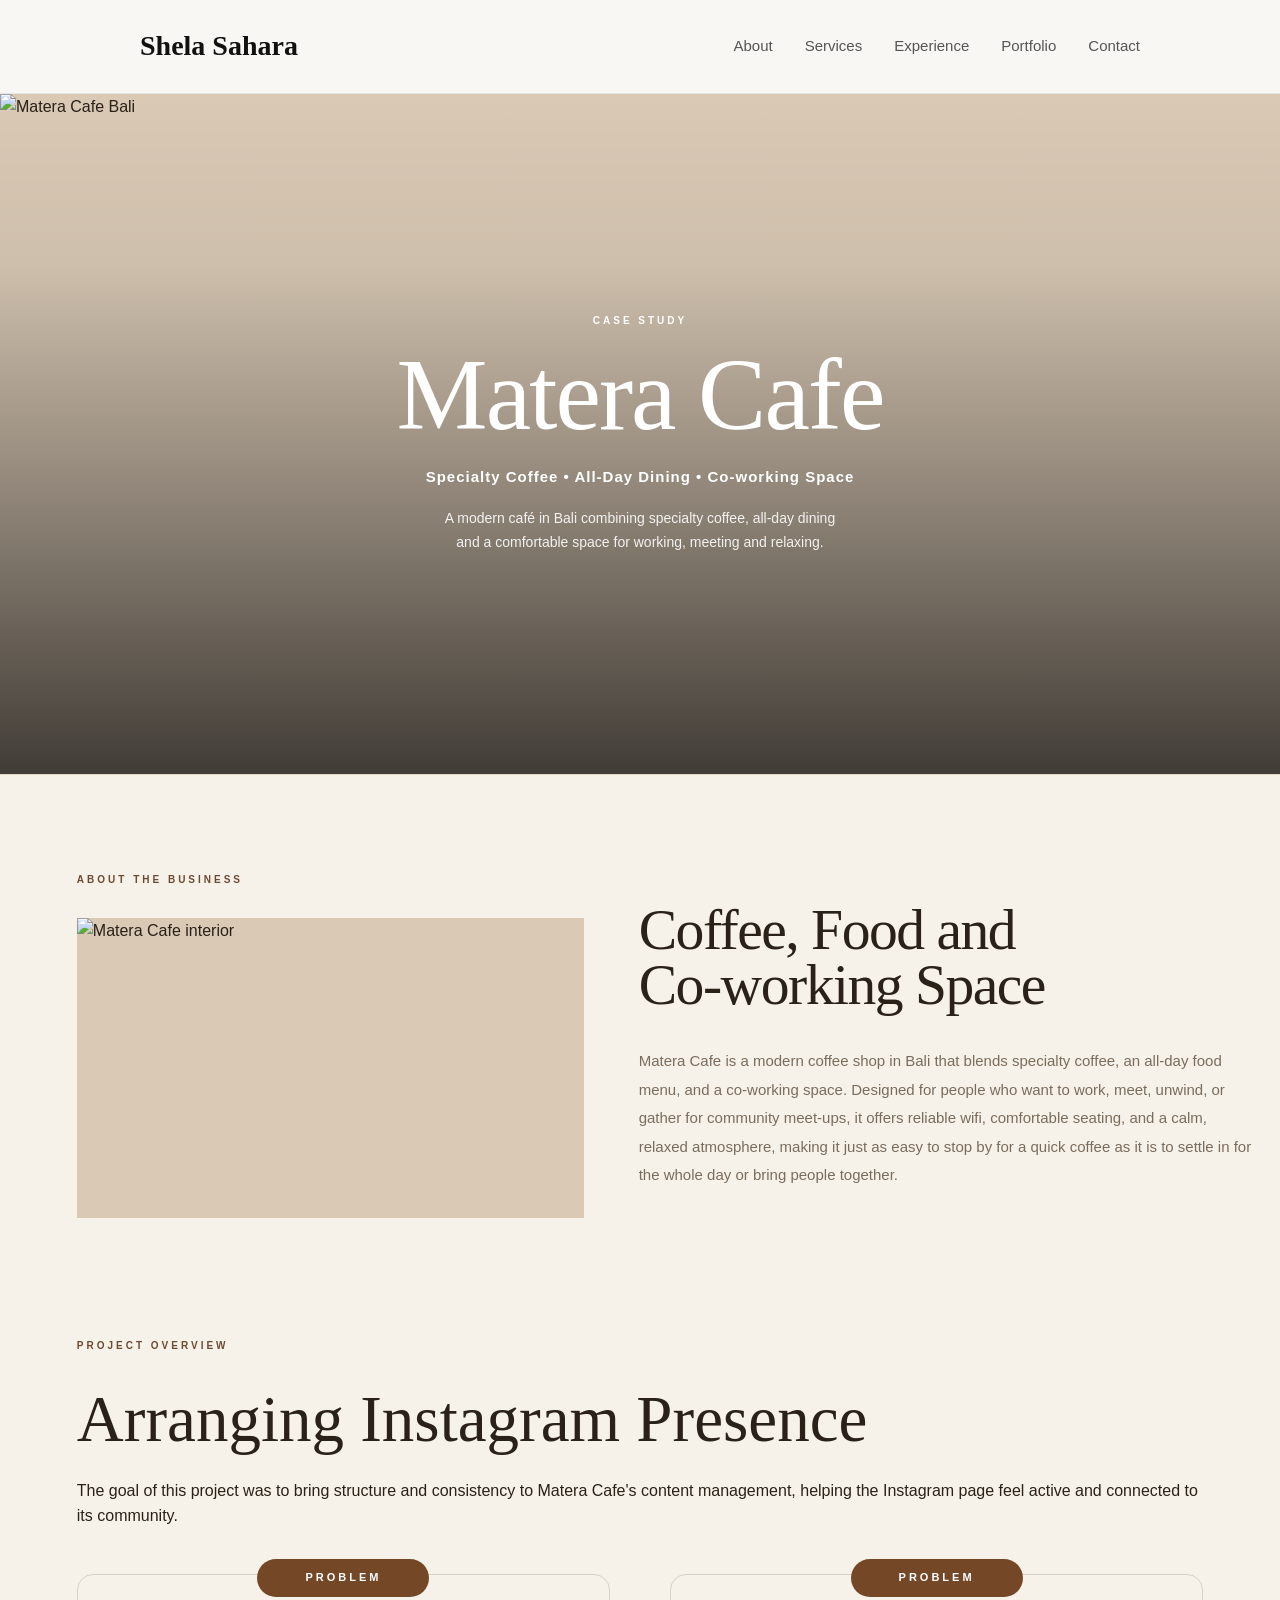
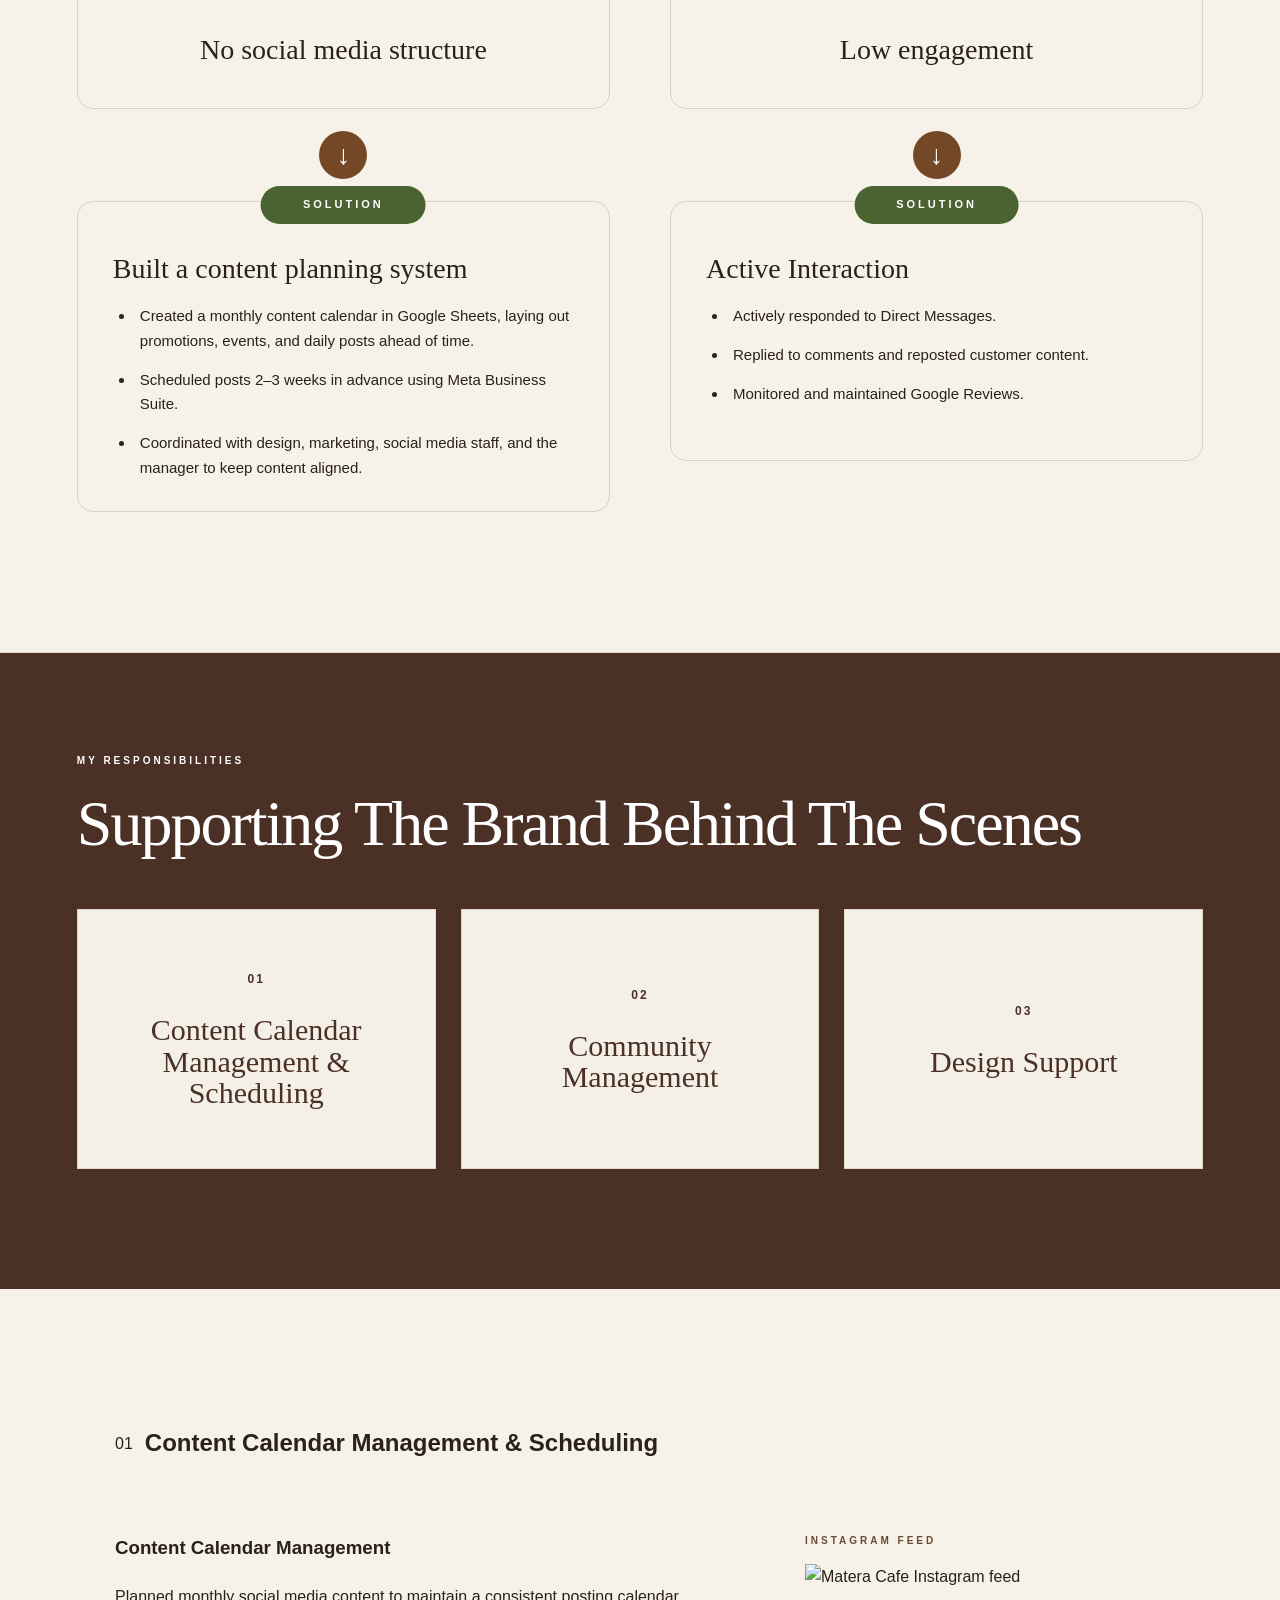
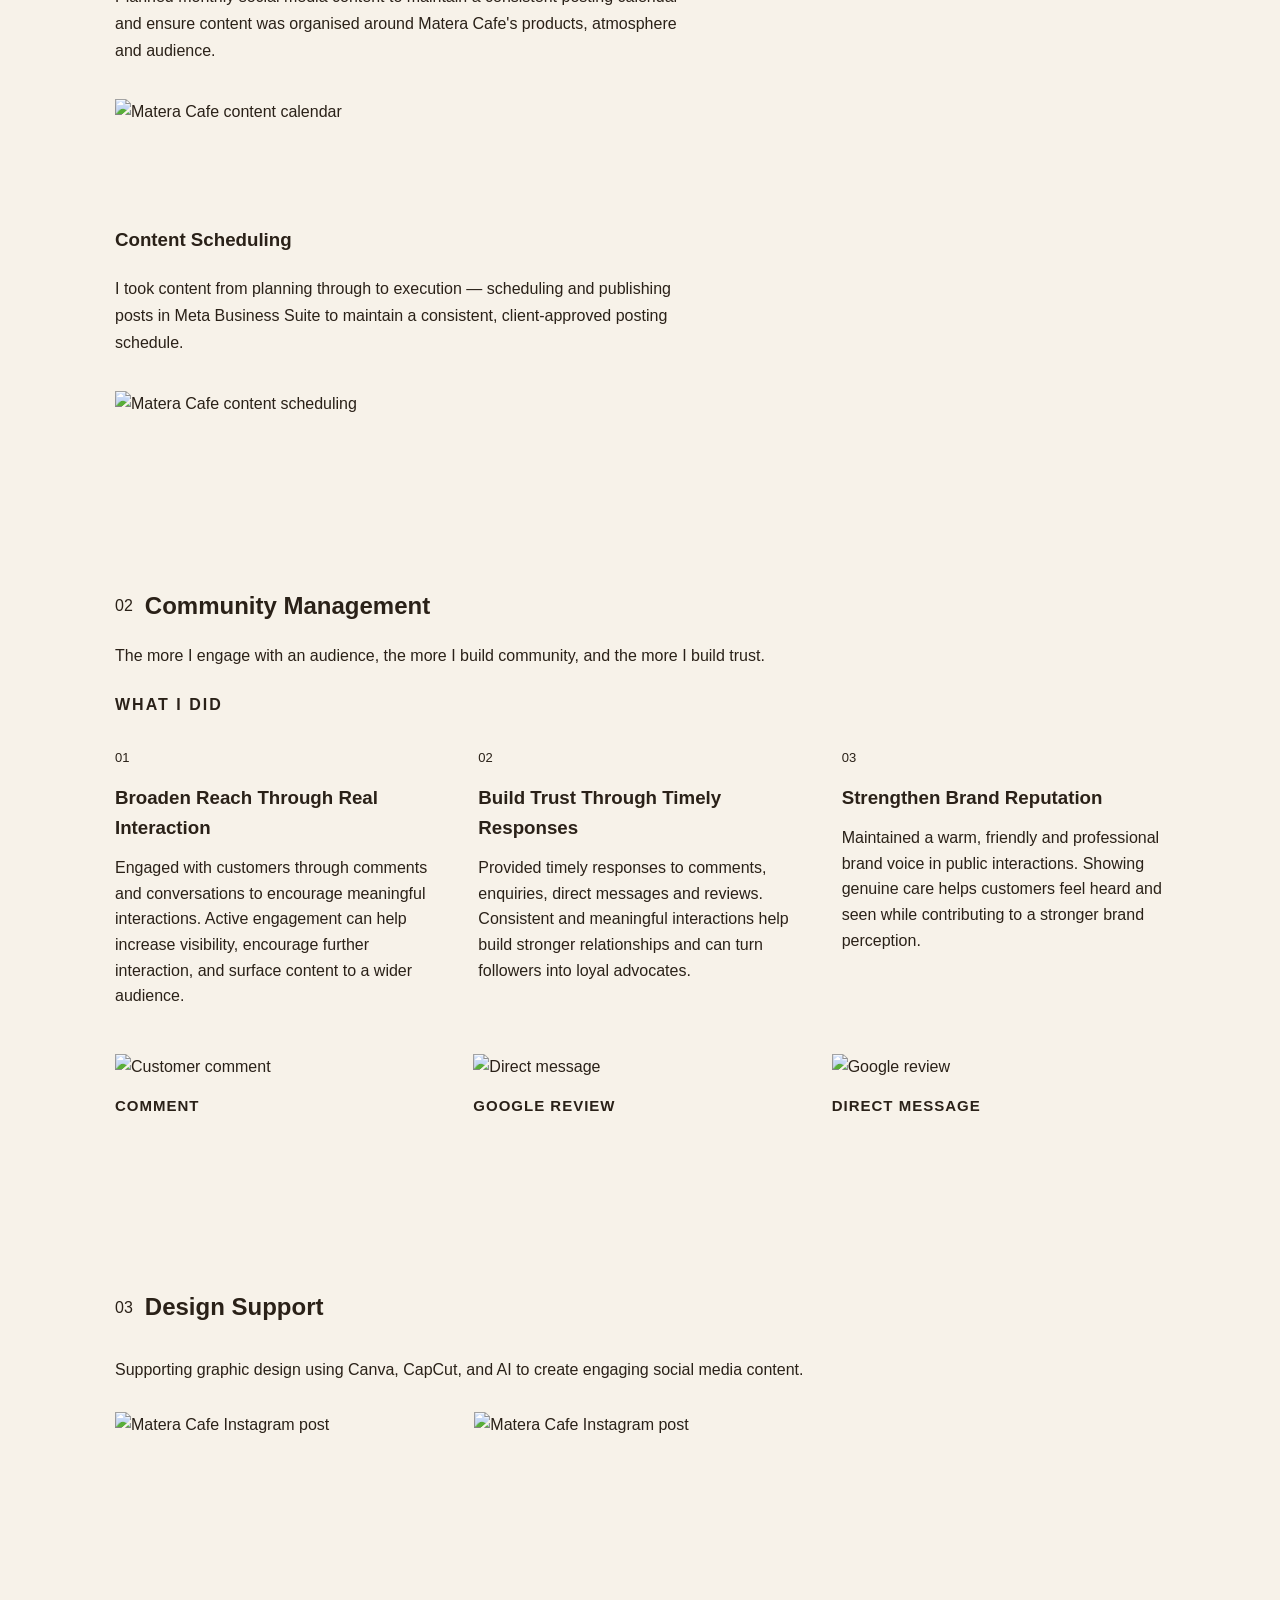
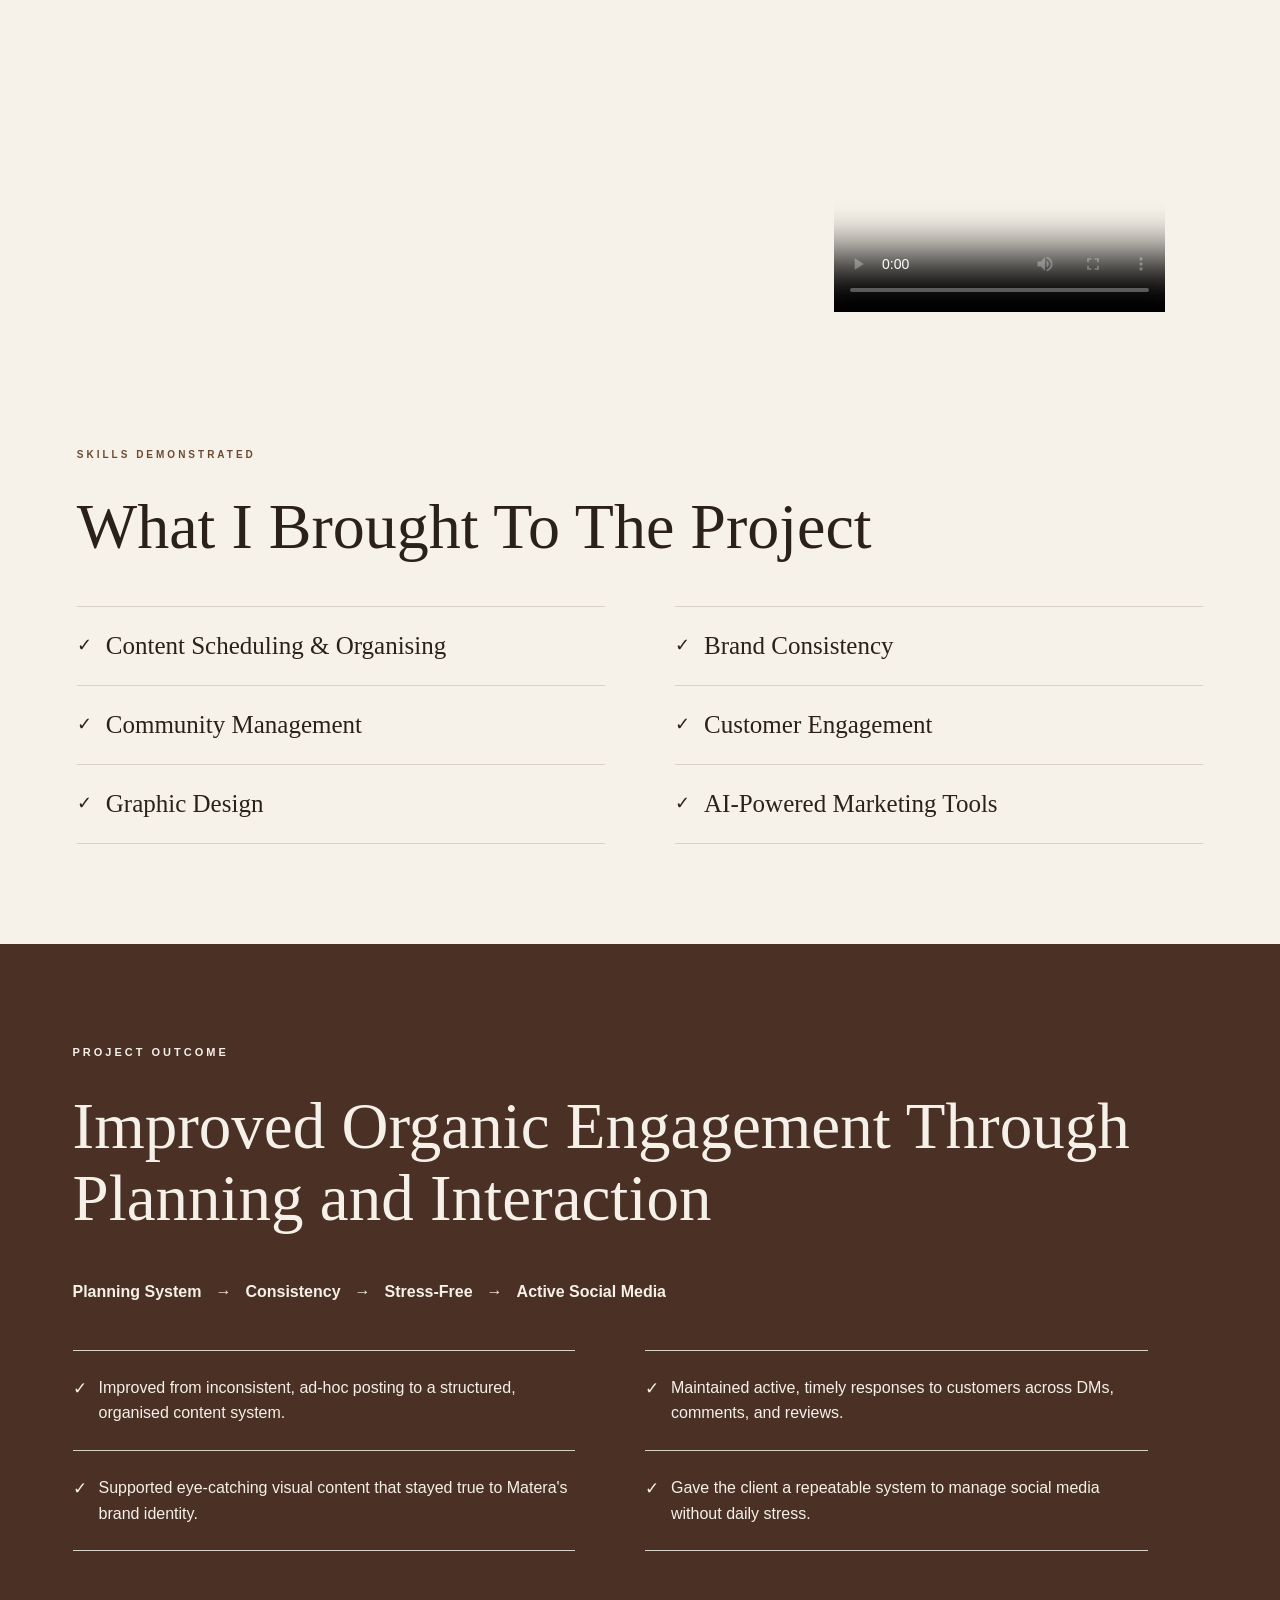
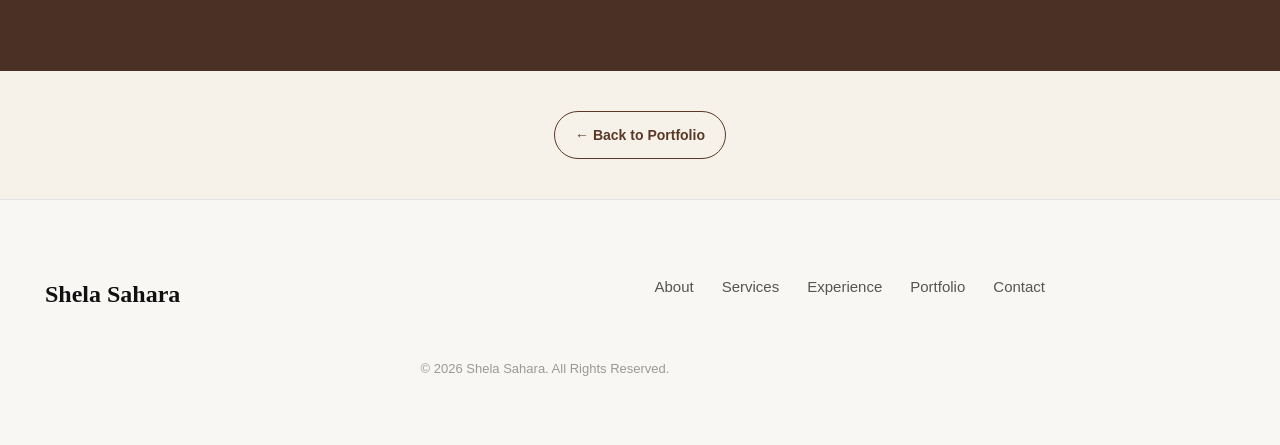
==== matera.html @ a5ca1632 "Add files via upload" ====
<!DOCTYPE html>
<html lang="en">

<head>
    <meta charset="UTF-8">
    <meta name="viewport" content="width=device-width, initial-scale=1.0">

    <title>Matera Cafe | Case Study</title>

    <link rel="stylesheet" href="matera.css">
</head>

<body>

<!-- =========================
     HEADER
========================= -->

<header>

    <div class="container nav">

        <a href="../index.html" class="logo">
            Shela Sahara
        </a>

        <nav>
            <a href="../index.html#about">About</a>
            <a href="../index.html#services">Services</a>
            <a href="../index.html#experience">Experience</a>
            <a href="../index.html#portfolio">Portfolio</a>
            <a href="../index.html#contact">Contact</a>
        </nav>

    </div>

</header>

<!-- =========================
     HERO
========================== -->

<main>

<section class="hero">

    <div class="hero-image">

        <img src="images/hero.png" alt="Matera Cafe Bali">

        <div class="hero-overlay">

            <span class="eyebrow">CASE STUDY</span>

            <h1>Matera Cafe</h1>

            <p class="hero-subtitle">
                Specialty Coffee • All-Day Dining • Co-working Space
            </p>

            <p class="hero-description">
                A modern café in Bali combining specialty coffee, all-day dining<br>
                and a comfortable space for working, meeting and relaxing.
            </p>

        </div>

    </div>

</section>


        <!-- =========================
             ABOUT THE BUSINESS
        ========================== -->

<section class="intro-section">

    <!-- LEFT: LABEL + PHOTO -->
    <div class="about-left">

        <div class="intro-label">
            <span>ABOUT THE BUSINESS</span>
        </div>

        <div class="about-image">
            <img src="images/area.jpg" alt="Matera Cafe interior">
        </div>

    </div>


    <!-- RIGHT: TITLE + DESCRIPTION -->
    <div class="intro-text">

        <h2>
            Coffee, Food and<br>
            Co-working Space
        </h2>

        <p>
    Matera Cafe is a modern coffee shop in Bali that blends specialty coffee, an all-day food menu, and a co-working space. Designed for people who want to work, meet, unwind, or gather for community meet-ups, it offers reliable wifi, comfortable seating, and a calm, relaxed atmosphere, making it just as easy to stop by for a quick coffee as it is to settle in for the whole day or bring people together.
</p>

    </div>

</section>

<!--=========================
     PROJECT OVERVIEW
========================== -->

<section class="overview-section">

    <div class="overview-header">

        <span class="section-label">
            PROJECT OVERVIEW
        </span>

        <h2>
            Arranging Instagram Presence
        </h2>

        <p>
            The goal of this project was to bring structure and consistency
            to Matera Cafe's content management, helping the Instagram page
            feel active and connected to its community.
        </p>

    </div>


    <div class="overview-columns">


        <!-- =========================
             PROBLEM 01
        ========================== -->

        <div class="overview-column">

            <div class="problem-block">

                <span class="overview-label">
                    PROBLEM
                </span>

                <h3>
                    No social media structure
                </h3>

            </div>


            <div class="arrow">
                ↓
            </div>


            <div class="solution-block">

                <span class="overview-label">
                    SOLUTION
                </span>

                <h3>
                    Built a content planning system
                </h3>

                <ul>

                    <li>
                        Created a monthly content calendar in Google Sheets,
                        laying out promotions, events, and daily posts ahead
                        of time.
                    </li>

                    <li>
                        Scheduled posts 2–3 weeks in advance using Meta
                        Business Suite.
                    </li>

                    <li>
                        Coordinated with design, marketing, social media
                        staff, and the manager to keep content aligned.
                    </li>

                </ul>

            </div>

        </div>


        <!-- =========================
             PROBLEM 02
        ========================== -->

        <div class="overview-column">

            <div class="problem-block">

                <span class="overview-label">
                    PROBLEM
                </span>

                <h3>
                    Low engagement
                </h3>

            </div>


            <div class="arrow">
                ↓
            </div>


            <div class="solution-block">

                <span class="overview-label">
                    SOLUTION
                </span>

                <h3>
                    Active Interaction
                </h3>

                <ul>

                    <li>
                        Actively responded to Direct Messages.
                    </li>

                    <li>
                        Replied to comments and reposted customer content.
                    </li>

                    <li>
                        Monitored and maintained Google Reviews.
                    </li>

                </ul>

            </div>

        </div>

    </div>

</section>

<section class="responsibilities-section">

    <div class="responsibilities-header">

        <div class="section-label">


            
            MY RESPONSIBILITIES
        </div>

        <h2>
            Supporting The Brand Behind The Scenes
        </h2>

    </div>


    <div class="responsibilities-grid">

        <div class="responsibility-card">

            <span class="responsibility-number">
                01
            </span>

            <h3>
                Content Calendar Management & Scheduling
            </h3>

        </div>


        <div class="responsibility-card">

            <span class="responsibility-number">
                02
            </span>

            <h3>
                Community Management
            </h3>

        </div>


        <div class="responsibility-card">

            <span class="responsibility-number">
                03
            </span>

            <h3>
                Design Support
            </h3>

        </div>

    </div>

</section>

<!-- =========================
     01 CONTENT CALENDAR
========================= -->

<section class="work-section">

    <!-- MAIN TITLE -->
    <div class="work-title">
        <span class="number">01</span>
        <h2>Content Calendar Management & Scheduling</h2>
    </div>


    <div class="calendar-layout">

        <!-- LEFT SIDE -->
        <div class="calendar-content">


            <!-- CONTENT CALENDAR MANAGEMENT -->
            <div class="work-block">

                <h3>Content Calendar Management</h3>

                <p>
                    Planned monthly social media content to maintain a
                    consistent posting calendar and ensure content was
                    organised around Matera Cafe's products, atmosphere
                    and audience.
                </p>

                <div class="landscape-image">
                    <img
                        src="images/calendar.png"
                        alt="Matera Cafe content calendar"
                    >
                </div>

            </div>


            <!-- CONTENT SCHEDULING -->
            <div class="work-block">

                <h3>Content Scheduling</h3>

                <p>
                    I took content from planning through to execution —
                    scheduling and publishing posts in Meta Business Suite
                    to maintain a consistent, client-approved posting schedule.
                </p>

                <div class="landscape-image">
                    <img
                        src="images/scheduling.jpg"
                        alt="Matera Cafe content scheduling"
                    >
                </div>

            </div>

        </div>


        <!-- RIGHT SIDE: INSTAGRAM FEED -->
        <div class="instagram-feed">

            <span class="visual-label">
                INSTAGRAM FEED
            </span>

            <div class="phone-frame">

                <img
                    src="images/feed.jpg"
                    alt="Matera Cafe Instagram feed"
                >

            </div>

        </div>

    </div>

</section>

<!-- =========================
     02 COMMUNITY MANAGEMENT
========================= -->

<section class="work-section community-section">

    <div class="work-title">
        <span class="number">02</span>
        <h2>Community Management</h2>
    </div>


    <div class="community-content">

        <!-- INTRO -->
        <p class="community-intro">
            The more I engage with an audience, the more I build
            community, and the more I build trust.
        </p>


        <!-- WHAT I DID -->
        <h3 class="what-i-did-title">WHAT I DID</h3>


        <div class="community-description">

            <div class="description-item">
                <span>01</span>

                <div>
                    <h3>Broaden Reach Through Real Interaction</h3>

                    <p>
                        Engaged with customers through comments and
                        conversations to encourage meaningful interactions.
                        Active engagement can help increase visibility,
                        encourage further interaction, and surface content
                        to a wider audience.
                    </p>
                </div>
            </div>


            <div class="description-item">
                <span>02</span>

                <div>  <h3>Build Trust Through Timely Responses</h3>

                    <p>
                        Provided timely responses to comments, enquiries,
                        direct messages and reviews. Consistent and meaningful
                        interactions help build stronger relationships and
                        can turn followers into loyal advocates.
                    </p>
                </div>
            </div>


            <div class="description-item">
                <span>03</span>

                <div>
                   <h3>Strengthen Brand Reputation</h3>

                    <p>
                        Maintained a warm, friendly and professional brand
                        voice in public interactions. Showing genuine care
                        helps customers feel heard and seen while contributing
                        to a stronger brand perception.
                    </p>
                </div>
            </div>

        </div>


        <!-- VISUAL EXAMPLES -->
        <div class="community-visuals">

            <div class="visual-item">
                <img src="images/community-1.jpg"
                     alt="Customer comment">

                <h3>Comment</h3>
            </div>


            <div class="visual-item">
                <img src="images/community-2.jpg"
                     alt="Direct message">

                <h3>Google Review</h3>
            </div>


            <div class="visual-item">
                <img src="images/community-3.jpg"
                     alt="Google review">

                <h3>Direct Message</h3>
            </div>

        </div>

    </div>

</section>

<!-- =========================
     03 DESIGN SUPPORT
========================= -->

<section class="work-section design-support-section">

    <!-- TITLE -->
    <div class="work-title">
        <span class="number">03</span>
        <h2>Design Support</h2>
    </div>

     <p class="design-support-intro">
    Supporting graphic design using Canva, CapCut, and AI to create
    engaging social media content.
</p>

    <!-- THREE DESIGNS -->
    <div class="design-grid">


        <!-- DESIGN 01 -->
        <div class="design-item">

            <div class="design-image">
                <img
                    src="images/design-1.png"
                    alt="Matera Cafe Instagram post"
                >
            </div>

        </div>


        <!-- DESIGN 02 -->
        <div class="design-item">

            <div class="design-image">
                <img
                    src="images/design-2.png"
                    alt="Matera Cafe Instagram post"
                >
            </div>

        </div>


      <!-- REEL -->
<div class="design-item">

    <div class="design-image">
        <video controls poster="videos/matera-reel-cover.jpg">
            <source
                src="videos/matera-reel.mp4"
                type="video/mp4"
            >
        </video>
    </div>

</div>

</section>

<!-- =========================
     04 skills demonstrated
========================= -->
<section class="skills-section">

    <p class="section-label">SKILLS DEMONSTRATED</p>

    <h2 class="skills-title">What I Brought To The Project</h2>

    <div class="skills-grid">

        <div class="skill-item">
            <span class="check">✓</span>
            <span>Content Scheduling & Organising</span>
        </div>

        <div class="skill-item">
            <span class="check">✓</span>
            <span>Brand Consistency</span>
        </div>

        <div class="skill-item">
            <span class="check">✓</span>
            <span>Community Management</span>
        </div>

        <div class="skill-item">
            <span class="check">✓</span>
            <span>Customer Engagement</span>
        </div>

        <div class="skill-item">
            <span class="check">✓</span>
            <span>Graphic Design</span>
        </div>

        <div class="skill-item">
            <span class="check">✓</span>
            <span>AI-Powered Marketing Tools</span>
        </div>

    </div>

</section>

<!-- =========================
     05 PROJECT OUTCOME
========================= -->

<section class="outcome-section">

    <p class="outcome-label">PROJECT OUTCOME</p>

    <h2 class="outcome-title">
        Improved Organic Engagement Through Planning and Interaction
    </h2>

    <div class="outcome-flow">
        <span>Planning System</span>
        <span>→</span>
        <span>Consistency</span>
        <span>→</span>
        <span>Stress-Free</span>
        <span>→</span>
        <span>Active Social Media</span>
    </div>

    <div class="outcome-list">

        <div class="outcome-item">
            <span class="outcome-check">✓</span>
            <p>Improved from inconsistent, ad-hoc posting to a structured, organised content system.</p>
        </div>

        <div class="outcome-item">
            <span class="outcome-check">✓</span>
            <p>Maintained active, timely responses to customers across DMs, comments, and reviews.</p>
        </div>

        <div class="outcome-item">
            <span class="outcome-check">✓</span>
            <p>Supported eye-catching visual content that stayed true to Matera's brand identity.</p>
        </div>

        <div class="outcome-item">
            <span class="outcome-check">✓</span>
            <p>Gave the client a repeatable system to manage social media without daily stress.</p>
        </div>

    </div>

</section>

<!-- ================= BACK TO PORTFOLIO ================= -->
<div class="back-to-portfolio">
     <a href="../index.html" class="back-link">
                ← Back to Portfolio
            </a>
</div>
<!-- ================= FOOTER ================= -->

<footer>

    <div class="container footer">

        <div class="footer-logo">
            Shela Sahara
        </div>

        <div class="footer-links">
            <a href="../index.html#about">About</a>
            <a href="../index.html#services">Services</a>
            <a href="../index.html#experience">Experience</a>
            <a href="../index.html#portfolio">Portfolio</a>
            <a href="../index.html#contact">Contact</a>
        </div>

        <div class="copyright">
            © 2026 Shela Sahara. All Rights Reserved.
        </div>

    </div>

</footer>

<script src="script.js"></script>

</body>
</html>
---- matera.css ----
/* =========================================================
   MATERA CAFE — CASE STUDY
   Warm Editorial / Premium Café Style
   ========================================================= */


/* =========================================================
   01. VARIABLES
   ========================================================= */

:root {
    --cream: #f7f2e9;
    --warm-white: #fdfbf6;
    --dark: #2a2118;
    --brown: #6b4a34;
    --light-brown: #d9c9b5;
    --line: #e2d8c8;
    --muted: #7a6c5d;
}

/* =========================================================
   02. RESET
   ========================================================= */

* {
    margin: 0;
    padding: 0;
    box-sizing: border-box;
}

html {
    scroll-behavior: smooth;
}

body {
    background: var(--cream);
    color: var(--dark);
    font-family: "Inter", Arial, sans-serif;
    line-height: 1.6;
    overflow-x: hidden;
}

img {
    display: block;
    width: 100%;
}

a {
    color: inherit;
    text-decoration: none;
}

button {
    font-family: inherit;
}

/* =========================
   HEADER
========================= */

header {
    width: 100%;
    background: #f8f7f4;
    border-bottom: 1px solid #e5e5e5;
}

header .container {
    max-width: 1000px;
    margin: 0 auto;
    padding: 24px 0;

    display: flex;
    align-items: center;
    justify-content: space-between;
}

header .logo {
    font-family: Georgia, serif;
    font-size: 28px;
    font-weight: 600;
    color: #111;
    text-decoration: none;
}

header nav {
    display: flex;
    align-items: center;
    gap: 32px;
}

header nav a {
    font-family: Arial, sans-serif;
    font-size: 15px;
    color: #555;
    text-decoration: none;
}

header nav a:hover {
    color: #111;
}


/* =========================================================
   04. GENERAL
   ========================================================= */

main {
    width: 100%;
}

section {
    max-width: 1400px;
    margin: 0 auto;
    padding-left: 6%;
    padding-right: 6%;
}

.section-label,
.eyebrow,
.visual-label {
    display: block;

    font-size: 10px;
    font-weight: 600;
    letter-spacing: 3px;
    text-transform: uppercase;

    color: var(--brown);
}

/* =========================================================
   05. HERO
   ========================================================= */

.hero {
    padding: 0;
}


/* HERO IMAGE */

.hero-image {
    position: relative;

    width: 100vw;
    height: 680px;

    margin-left: calc(50% - 50vw);

    overflow: hidden;

    background: var(--light-brown);
}

.hero-image > img {
    position: absolute;

    top: 0;
    left: 0;

    width: 100%;
    height: 100%;

    object-fit: cover;
}


/* DARK GRADIENT */

.hero-image::after {
    content: "";

    position: absolute;

    top: 0;
    left: 0;
    right: 0;
    bottom: 0;

    background: linear-gradient(
        to top,
        rgba(0, 0, 0, 0.70) 0%,
        rgba(0, 0, 0, 0.30) 45%,
        rgba(0, 0, 0, 0.05) 75%,
        rgba(0, 0, 0, 0) 100%
    );

    z-index: 1;
}

/* =========================================================
   HERO TEXT
   ========================================================= */

.hero-overlay {
    position: absolute;

    top: 50%;
    left: 50%;

    transform: translate(-50%, -50%);

    width: 90%;
    max-width: 900px;

    z-index: 2;

    color: #ffffff;

    text-align: center;
}


/* CASE STUDY */

.hero-overlay .eyebrow {
    display: block;

    margin-bottom: 20px;

    color: #ffffff;

    font-size: 10px;
    font-weight: 600;

    letter-spacing: 3px;
    text-transform: uppercase;

    text-align: center;
}


/* MATERA CAFE */

.hero-overlay h1 {
    margin: 0 0 24px 0;

    font-family: "Cormorant Garamond", Georgia, serif;

    color: #ffffff;

    font-size: clamp(65px, 8vw, 110px);

    font-weight: 500;

    line-height: 0.9;

    letter-spacing: -2px;

    text-align: center;
}


/* SPECIALTY COFFEE */

.hero-overlay .hero-subtitle {
    display: block;

    width: 100%;
    max-width: 800px;

    margin: 0 auto 18px auto;

    color: #ffffff;

    font-family: "Inter", Arial, sans-serif;

    font-size: 15px;

    font-weight: 600;

    line-height: 1.6;

    letter-spacing: 1px;

    text-align: center;
}


/* DESCRIPTION */

.hero-overlay .hero-description {
    display: block;

    width: 100%;
    max-width: 800px;

    margin: 0 auto;

    color: rgba(255, 255, 255, 0.9);

    font-family: "Inter", Arial, sans-serif;

    font-size: 14px;

    font-weight: 400;

    line-height: 1.7;

    text-align: center;
}

/* =========================================================
   MOBILE HERO
   ========================================================= */

@media (max-width: 650px) {

    .hero {
        padding-top: 25px;
        padding-bottom: 75px;
    }

    .hero-image {
        height: 600px;
    }

    .hero-overlay {
        width: 88%;

        top: 50%;
        left: 50%;

        transform: translate(-50%, -50%);
    }

    .hero-overlay .eyebrow {
        font-size: 9px;
        letter-spacing: 2.5px;

        margin-bottom: 15px;
    }

    .hero-overlay h1 {
        font-size: 58px;

        letter-spacing: -2px;

        margin-bottom: 20px;
    }

    .hero-overlay .hero-subtitle {
        font-size: 12px;

        line-height: 1.5;

        letter-spacing: 0.7px;

        margin-bottom: 15px;
    }

    .hero-overlay .hero-description {
        max-width: 100%;

        font-size: 13px;

        line-height: 1.7;
    }
}

/* =========================================================
   ABOUT THE BUSINESS
   ========================================================= */

.intro-section {
    padding-top: 90px;
    padding-bottom: 120px;

    border-top: 1px solid var(--line);

    display: grid;

    grid-template-columns: 45% 55%;

    gap: 55px;

    align-items: start;
}


/* =========================================================
   LEFT — LABEL + PHOTO
   ========================================================= */

.about-left {
    width: 100%;
}

.intro-label {
    margin-bottom: 28px;
}

.intro-label span {
    font-size: 10px;
    font-weight: 600;

    letter-spacing: 3px;

    text-transform: uppercase;

    color: var(--brown);
}


/* =========================================================
   CAFE PHOTO
   ========================================================= */

.about-image {
    width: 100%;

    margin: 0;

    overflow: hidden;

    background: var(--light-brown);
}

.about-image img {
    display: block;

    width: 100%;

    height: 300px;

    object-fit: cover;
}


/* =========================================================
   RIGHT — TITLE + DESCRIPTION
   ========================================================= */

.intro-text {
    width: 100%;
    max-width: 800px;

    /* Align title with the top of the photo */
    padding-top: 38px;
}

.intro-text h2 {
    max-width: 800px;

    margin: 0 0 35px 0;

    font-family: "Cormorant Garamond", Georgia, serif;

    font-size: clamp(45px, 4.5vw, 68px);

    font-weight: 500;

    line-height: 0.95;

    letter-spacing: -1.5px;

    color: var(--dark);

    text-align: left;
}

.intro-text p {
    max-width: 700px;

    margin: 0;

    font-size: 15px;

    line-height: 1.9;

    color: var(--muted);
}


/* =========================================================
   TABLET
   ========================================================= */

@media (max-width: 1000px) {

    .intro-section {
        grid-template-columns: 40% 60%;
        gap: 35px;
    }

    .about-image img {
        height: 380px;
    }

    .intro-text h2 {
        font-size: 52px;
    }
}


/* =========================================================
   MOBILE
   ========================================================= */

@media (max-width: 650px) {

    .intro-section {
        padding-top: 70px;
        padding-bottom: 75px;

        grid-template-columns: 1fr;

        gap: 35px;
    }

    .intro-label {
        padding-top: 0;
    }

    .about-image {
        margin-top: 25px;
    }

    .about-image img {
        height: 350px;
    }

    .intro-text h2 {
        font-size: 48px;

        margin-bottom: 25px;
    }

    .intro-text p {
        font-size: 14px;

        line-height: 1.8;
    }
}

/* =========================
   PROJECT OVERVIEW
   PROBLEM + SOLUTION ONLY
========================= */

/* Two equal columns */
.overview-columns {
    display: grid;
    grid-template-columns: repeat(2, minmax(0, 1fr));
    gap: 60px;
    margin-top: 45px;
}


/* Each Problem → Solution flow */
.overview-column {
    display: flex;
    flex-direction: column;
    position: relative;
}


/* =========================
   PROBLEM
========================= */

.problem-block {
    border: 1px solid #d8d1c7;
    border-radius: 16px;
    padding: 28px 35px 30px;
    min-height: 135px;
    display: flex;
    flex-direction: column;
    justify-content: center;
    position: relative;
}


/* Label */
.problem-block .overview-label {
    position: absolute;
    top: -16px;
    left: 50%;
    transform: translateX(-50%);

    background: #744827;
    color: #ffffff;

    padding: 10px 48px;
    border-radius: 30px;

    font-size: 11px;
    font-weight: 700;
    letter-spacing: 3px;

    white-space: nowrap;
}


/* Problem title */
.problem-block h3 {
    font-family: Georgia, serif;
    font-size: 28px;
    font-weight: 400;
    line-height: 1.25;

    margin: 18px 0 0;
    text-align: center;
}


/* =========================
   ARROW
========================= */

.arrow {
    width: 48px;
    height: 48px;

    display: flex;
    align-items: center;
    justify-content: center;

    margin: 22px auto;

    background: #744827;
    color: #ffffff;

    border-radius: 50%;

    font-size: 27px;
    line-height: 1;
}


/* =========================
   SOLUTION
========================= */

.solution-block {
    border: 1px solid #d8d1c7;
    border-radius: 16px;

    padding: 34px 35px 30px;

    min-height: 260px;
    position: relative;
}


/* Solution label */
.solution-block .overview-label {
    position: absolute;
    top: -16px;
    left: 50%;
    transform: translateX(-50%);

    background: #4b6330;
    color: #ffffff;

    padding: 10px 42px;
    border-radius: 30px;

    font-size: 11px;
    font-weight: 700;
    letter-spacing: 3px;

    white-space: nowrap;
}


/* Solution title */
.solution-block h3 {
    font-family: Georgia, serif;
    font-size: 28px;
    font-weight: 400;
    line-height: 1.25;

    margin: 15px 0 18px;
}


/* =========================
   BULLET LIST
========================= */

.solution-block ul {
    margin: 0;
    padding-left: 22px;

    display: flex;
    flex-direction: column;
    gap: 14px;
}


.solution-block li {
    padding-left: 5px;

    font-size: 15px;
    line-height: 1.65;
}


/* =========================
   MOBILE
========================= */

@media (max-width: 768px) {

    .overview-columns {
        grid-template-columns: 1fr;
        gap: 55px;
    }

    .problem-block,
    .solution-block {
        min-height: auto;
    }

}

/* =========================
   FIX OVERVIEW TITLE
========================= */

.overview-header h2 {
    font-family: Georgia, "Times New Roman", serif !important;
    font-size: 65px !important;
    font-weight: 400 !important;
    line-height: 1.1 !important;
    margin: 0 0 22px 0 !important;
}


/* =========================
   ADD SPACE BELOW INFOGRAPHIC
========================= */

.overview-section {
    padding-bottom: 120px !important;
}


/* KEEP SOLUTION CARDS FULLY VISIBLE */

.overview-columns {
    padding-bottom: 20px;
}

/* =========================================================
   08. MY RESPONSIBILITIES
   ========================================================= */

.responsibilities-section {
    padding-top: 100px;
    padding-bottom: 120px;

    border-top: 1px solid var(--line);

    background-color: #4A3025;

    width: 100vw;
    max-width: none;

    margin-left: calc(50% - 50vw);
    margin-right: calc(50% - 50vw);
}

.responsibilities-header {
    margin-bottom: 55px;
}

.responsibilities-header .section-label {
    margin-bottom: 25px;

    color: #ffffff;
}

.responsibilities-header h2 {
    margin: 0;

    font-family: "Cormorant Garamond", Georgia, serif;

    font-size: clamp(45px, 5vw, 70px);

    font-weight: 500;

    line-height: 0.95;

    letter-spacing: -2px;

    color: #ffffff;
}

.responsibilities-grid {
    display: grid;

    grid-template-columns: repeat(3, 1fr);

    gap: 25px;
}

.responsibility-card {
    min-height: 260px;

    padding: 35px;

    background-color: #F4EFE7;

    border: 1px solid var(--line);

    display: flex;

    flex-direction: column;

    justify-content: center;

    align-items: center;

    text-align: center;

    gap: 25px;
}

.responsibility-number {
    font-size: 12px;

    font-weight: 600;

    letter-spacing: 2px;

    color: #4A3025;

    margin: 0;
}

.responsibility-card h3 {
    margin: 0;

    max-width: 80%;

    font-family: "Cormorant Garamond", Georgia, serif;

    font-size: 30px;

    font-weight: 500;

    line-height: 1.05;

    color: #4A3025;

    text-align: center;
}

/* =========================================================
   09. CASE STUDY SECTIONS
   ========================================================= */

.case-section {
    padding-top: 110px;
    padding-bottom: 120px;

    border-top: 1px solid var(--line);
}

.case-heading {
    margin-bottom: 65px;
}

.case-number {
    display: block;

    font-family: "Cormorant Garamond", Georgia, serif;
    font-size: 24px;
    color: var(--brown);

    margin-bottom: 15px;
}

.case-heading h2 {
    max-width: 850px;

    font-family: "Cormorant Garamond", Georgia, serif;
    font-size: clamp(48px, 6vw, 85px);
    font-weight: 500;
    line-height: 0.92;
}

.case-heading p {
    max-width: 600px;

    margin-top: 25px;

    font-size: 14px;
    line-height: 1.8;
    color: var(--muted);
}

/* =========================
   CONTENT CALENDAR SECTION
========================= */

.work-section {
    max-width: 1280px !important;
    width: calc(100% - 160px) !important;
    margin: 100px auto !important;
    padding: 35px !important;
}


/* =========================
   SECTION HEADING
========================= */

.work-title {
    display: flex !important;
    align-items: center !important;
    gap: 12px !important;

    width: 100% !important;
    margin: 0 0 70px 0 !important;
}

.work-title .number {
    flex: 0 0 auto;
}

.work-title h2 {
    margin: 0 !important;
    white-space: nowrap !important;
}


/* =========================
   TWO COLUMN LAYOUT
========================= */

.calendar-layout {
    display: grid !important;

    grid-template-columns:
        minmax(0, 820px)
        360px !important;

    gap: 100px !important;

    width: 100% !important;

    align-items: start !important;
}


/* =========================
   LEFT CONTENT
========================= */

.calendar-content {
    width: 100% !important;
    min-width: 0 !important;
}

.work-block {
    width: 100% !important;
    margin: 0 !important;
}

.work-block + .work-block {
    margin-top: 100px !important;
}


/* CONTENT TITLE */

.work-block h3 {
    margin: 0 0 20px 0 !important;
}


/* DESCRIPTION */

.work-block p {
    max-width: 700px !important;
    margin: 0 0 35px 0 !important;

    line-height: 1.7 !important;
}


/* =========================
   CALENDAR IMAGES
========================= */

.landscape-image {
    width: 100% !important;
    margin: 0 !important;
}

.landscape-image img {
    display: block !important;

    width: 100% !important;
    height: auto !important;

    object-fit: contain !important;
}


/* =========================
   INSTAGRAM SIDE
========================= */

.instagram-feed {
    width: 360px !important;

    margin: 0 !important;
    padding: 0 !important;

    justify-self: end !important;
}

.visual-label {
    display: block !important;

    margin: 0 0 15px 0 !important;
}


/* INSTAGRAM IMAGE */

.phone-frame {
    width: 100% !important;

    max-width: none !important;

    margin: 0 !important;
}

.phone-frame img {
    display: block !important;

    width: 100% !important;
    height: auto !important;
}

/* =========================
   02. COMMUNITY MANAGEMENT
========================= */

.community-section {
    width: 100%;
    max-width: 1000px;
    margin: 30px auto;
}


/* MAIN TITLE */
.community-section .work-title {
    margin-bottom: 10px;
}

/* INTRODUCTION */

.community-intro {
    max-width: 800px;
    margin: 0 0 35px 0;
    line-height: 0.10;
}


/* WHAT I DID */

.what-i-did-title {
    margin: 0 0 30px 0;
    font-size: 16px;
    font-weight: 700;
    letter-spacing: 2px;
}


/* THREE DESCRIPTIONS */

.community-description {
    display: grid;
    grid-template-columns: repeat(3, 1fr);
    gap: 40px;
    margin-bottom: 45px;
}


.description-item span {
    display: block;
    font-size: 13px;
    margin-bottom: 15px;
}


.description-item h3 {
    margin: 0 0 12px 0;
}


.description-item p {
    margin: 0;
    line-height: 1.6;
}


/* THREE VISUAL EXAMPLES */

.community-visuals {
    display: grid;
    grid-template-columns: repeat(3, 1fr);
    gap: 25px;
    align-items: start;
}


/* FULL IMAGE — NO CROPPING */

.visual-item img {
    display: block;
    width: 100%;
    height: auto;
    object-fit: contain;
}


/* IMAGE LABEL */

.visual-item h3 {
    margin: 15px 0 0;
    font-size: 15px;
    letter-spacing: 1px;
    text-transform: uppercase;
}
/* =========================
   FIX COMMUNITY TITLE GAP
========================= */

.community-section .work-title {
    margin-bottom: 30px !important;
}

.community-section .community-content {
    margin-top: 0 !important;
    padding-top: 0 !important;
}

.community-section .community-intro {
    margin-top: 0 !important;
}


/* =========================
   03 DESIGN SUPPORT
========================= */

.design-support-section {
    width: 100%;
    max-width: 1100px;
    margin: 80px auto;
}


/* TITLE */

.design-support-section .work-title {
    margin-bottom: 15px;
}


/* THREE DESIGNS */

.design-grid {
    display: grid;
    grid-template-columns: repeat(3, 1fr);
    gap: 28px;
    align-items: start;
}


/* DESIGN ITEM */

.design-item {
    width: 100%;
}


/* IMAGE / VIDEO */

.design-image {
    width: 100%;
    height: 500px;
    overflow: hidden;
}


/* IMAGE */

.design-image img {
    width: 100%;
    height: 100%;
    object-fit: contain;
    display: block;
}


/* VIDEO */

.design-image video {
    width: 100%;
    height: 100%;
    object-fit: contain;
    display: block;
}

/* DESIGN SUPPORT SPACING */

.design-support-section .work-title {
    margin-bottom: 15px;
}

.design-support-intro {
    margin-top: 0;
    margin-bottom: 45px;
}

/* FIX DESIGN SUPPORT TITLE SPACING */

.design-support-section .work-title {
    margin-bottom: 10px !important;
}

.design-support-section .design-support-intro {
    margin-top: 30px !important;
    margin-bottom:30px !important;
}

/* =========================
   SKILLS DEMONSTRATED
========================= */

/* TITLE - MATCH OTHER PROJECT TITLES */

.section-label {
    margin-bottom: 30px;
}

.skills-title {
    font-family: Georgia, serif;
    font-size: 64px;
    font-weight: 400;
    line-height: 1.05;
    margin: 0 0 45px 0;
    white-space: nowrap;
}

.skills-grid {
    display: grid;
    grid-template-columns: repeat(2, 1fr);
    column-gap: 70px;
    row-gap: 0;
    margin-top: 45px;
}

.skill-item {
    display: flex;
    align-items: center;
    gap: 14px;

    padding: 24px 0;

    border-top: 1px solid #d8d1c7;

    font-family: Georgia, serif;
    font-size: 25px;
    line-height: 1.2;
}

.skill-item:nth-last-child(-n+2) {
    border-bottom: 1px solid #d8d1c7;
}

.check {
    flex-shrink: 0;
    font-family: Arial, sans-serif;
    font-size: 18px;
    font-weight: 500;
}


/* =========================
   05 PROJECT OUTCOME
========================= */

.outcome-section {
    padding-top: 100px;
    padding-bottom: 120px;

    background-color: #4A3025;

    width: 100vw;
    max-width: none;

    margin-left: calc(50% - 50vw);
    margin-right: calc(50% - 50vw);

    color: #F5F0E8;
}

.outcome-section > .outcome-label,
.outcome-section > .outcome-title,
.outcome-section > .outcome-flow,
.outcome-section > .outcome-list {
    width: 1075px !important;
    max-width: calc(100vw - 80px) !important;

    margin-left: calc((100% - 1075px) / 2 - 30px) !important;
    margin-right: auto !important;
}

.skills-section {
    padding-bottom: 100px;
}
.outcome-list {
    width: 1080px;
}

/* =========================
   PROJECT OUTCOME ALIGNMENT
========================= */

/* =========================
   05 PROJECT OUTCOME
   ALIGN WITH PAGE CONTENT
========================= */

.outcome-section {
    padding-top: 100px;
    padding-bottom: 120px;

    background-color: #4A3025;

    width: 100vw;
    max-width: none;

    margin-left: calc(50% - 50vw);
    margin-right: calc(50% - 50vw);

    box-sizing: border-box;

    color: #F5F0E8;
}


/* Match the exact content width of the sections above */

.outcome-section > .outcome-label,
.outcome-section > .outcome-title,
.outcome-section > .outcome-flow,
.outcome-section > .outcome-list {
    width: 1075px !important;
    max-width: calc(100vw - 80px) !important;

    margin-left: calc((100% - 1075px) / 2 - 30px) !important;
    margin-right: auto !important;
}

footer .container.footer {
    position: relative;
    left: -95px;
}

/* Keep the two-column outcome layout */

.outcome-list {
    width: 1075px !important;
}

.outcome-label {
    font-size: 11px;
    font-weight: 700;
    letter-spacing: 3px;
    margin: 0 0 12px 0;
}

.outcome-title {
    font-family: Georgia, serif;
    font-size: 65px;
    font-weight: 400;
    line-height: 1.1;
    margin: 0;
    max-width: 1000px;
    margin-top: 30px
}

.outcome-flow {
    display: flex;
    align-items: center;
    flex-wrap: wrap;
    gap: 14px;

    margin: 45px 0;

    font-size: 16px;
    font-weight: 600;
}

.outcome-list {
    display: grid;
    grid-template-columns: repeat(2, 1fr);
    column-gap: 70px;
}

.outcome-item {
    display: flex;
    gap: 12px;

    padding: 24px 0;

    border-top: 1px solid #d8d1c7;
}

.outcome-item:nth-last-child(-n+2) {
    border-bottom: 1px solid #d8d1c7;
}

.outcome-check {
    font-size: 17px;
    flex-shrink: 0;
}

.outcome-item p {
    margin: 0;
    font-size: 16px;
    line-height: 1.6;
}

/* =========================
   BACK TO PORTFOLIO
========================= */

.back-to-portfolio {
    max-width: 1000px;
    margin: 0 auto;
    padding: 40px 0;

    display: flex;
    justify-content: center;
}

.back-to-portfolio a {
    display: inline-block;
    padding: 12px 20px;

    font-family: Arial, sans-serif;
    font-size: 14px;
    font-weight: 700;

    color: #5A3828;
    background: transparent;

    border: 1px solid #5A3828;
    border-radius: 999px;

    text-decoration: none;
    transition: all 0.2s ease;
}

.back-to-portfolio a:hover {
    background: #5A3828;
    color: #fff;
}

/* =========================
   FOOTER
========================= */

footer {
    border-top: 1px solid #e5e5e5;
    background: #f8f7f4;
    padding: 35px
}

.footer {
    max-width: 1000px;
    margin: 0 auto;
    padding: 40px 0 30px;

    display: grid;
    grid-template-columns: 1fr 1fr;
    align-items: start;
}

.footer-logo {
    font-family: Georgia, serif;
    font-size: 24px;
    font-weight: 600;
    color: #111;
}

.footer-links {
    display: flex;
    justify-content: flex-end;
    gap: 28px;
}

.footer-links a {
    font-family: Arial, sans-serif;
    font-size: 15px;
    color: #555;
    text-decoration: none;
}

.footer-links a:hover {
    color: #111;
}

.copyright {
    grid-column: 1 / -1;
    margin-top: 45px;

    text-align: center;

    font-family: Arial, sans-serif;
    font-size: 13px;
    color: #999;
}


/* =========================================================
   17. RESPONSIVE — TABLET
   ========================================================= */

@media (max-width: 1000px) {

    .hero-image {
        height: 500px;
    }

    .intro-section {
        grid-template-columns: 1fr;
        gap: 25px;
    }

    .overview-section {
        grid-template-columns: 1fr;
        gap: 20px;
    }

    .overview-right {
        padding-top: 0;
    }

    .calendar-grid {
        grid-template-columns: 1fr;
        gap: 50px;
    }

    .instagram-column {
        position: static;
    }

    .instagram-frame {
        margin-left: 0;
        max-width: 360px;
    }

    .community-grid {
        grid-template-columns: repeat(3, 1fr);
        gap: 15px;
    }

    .design-grid {
        grid-template-columns: 1fr;
        gap: 50px;
    }

    .reel-column {
        position: static;
    }

    .reel-wrapper {
        margin-left: 0;
        max-width: 380px;
    }

    .skills-grid {
        grid-template-columns: 1fr;
        gap: 25px;
    }

    .outcome-grid {
        grid-template-columns: 1fr;
        gap: 20px;
    }

    .outcome-right {
        padding-top: 0;
    }
}

/* =========================================================
   18. RESPONSIVE — MOBILE
   ========================================================= */

@media (max-width: 650px) {

    .site-header {
        padding: 22px 6%;
    }

    .logo {
        font-size: 23px;
    }

    section {
        padding-left: 6%;
        padding-right: 6%;
    }

    .hero {
        padding-top: 25px;
        padding-bottom: 75px;
    }

    .hero-image {
        height: 390px;
    }

    .hero-content {
        padding-top: 35px;
    }

    .hero-content h1 {
        font-size: 60px;
        letter-spacing: -2px;
    }

    .hero-meta {
        gap: 15px;
        flex-direction: column;
    }

    .intro-section,
    .overview-section,
    .responsibilities,
    .case-section,
    .skills-section,
    .outcome-section {
        padding-top: 70px;
        padding-bottom: 75px;
    }

    .intro-text h2 {
        font-size: 48px;
    }

    .overview-left h2 {
        font-size: 50px;
    }

    .responsibilities-title h2 {
        font-size: 55px;
    }

    .responsibility-item {
        grid-template-columns: 55px 1fr;
        gap: 15px;
    }

    .responsibility-name {
        font-size: 24px;
    }

    .case-heading h2 {
        font-size: 55px;
    }

    .calendar-left {
        gap: 50px;
    }

    .work-block h3 {
        font-size: 32px;
    }

    .calendar-grid,
    .design-grid {
        gap: 45px;
    }

    .instagram-frame,
    .reel-wrapper {
        max-width: 100%;
    }

    .community-grid {
        grid-template-columns: 1fr;
        gap: 25px;
    }

    .community-image {
        width: 100%;
    }

    .community-description p {
        font-size: 30px;
    }

    .footer-container {
        flex-direction: column;
        align-items: flex-start;
        gap: 20px;
    }
}
@media (max-width: 650px) {

.hero {
    padding-top: 25px;
    padding-bottom: 75px;
}

.hero-image {
    height: 600px;
}

.hero-overlay {
    left: 7%;
    right: 7%;
    bottom: 40px;
}

.hero-overlay h1 {
    font-size: 58px;
    letter-spacing: -2px;
}

.hero-overlay .hero-subtitle {
    font-size: 12px;
    line-height: 1.5;
}

.hero-overlay .hero-description {
    font-size: 13px;
    line-height: 1.7;
}

/* Move Project Outcome content slightly left */
.project-outcome .container {
    transform: translateX(10px);
}

/* Move Footer content slightly left */
footer .container {
    transform: translateX(10px);
}
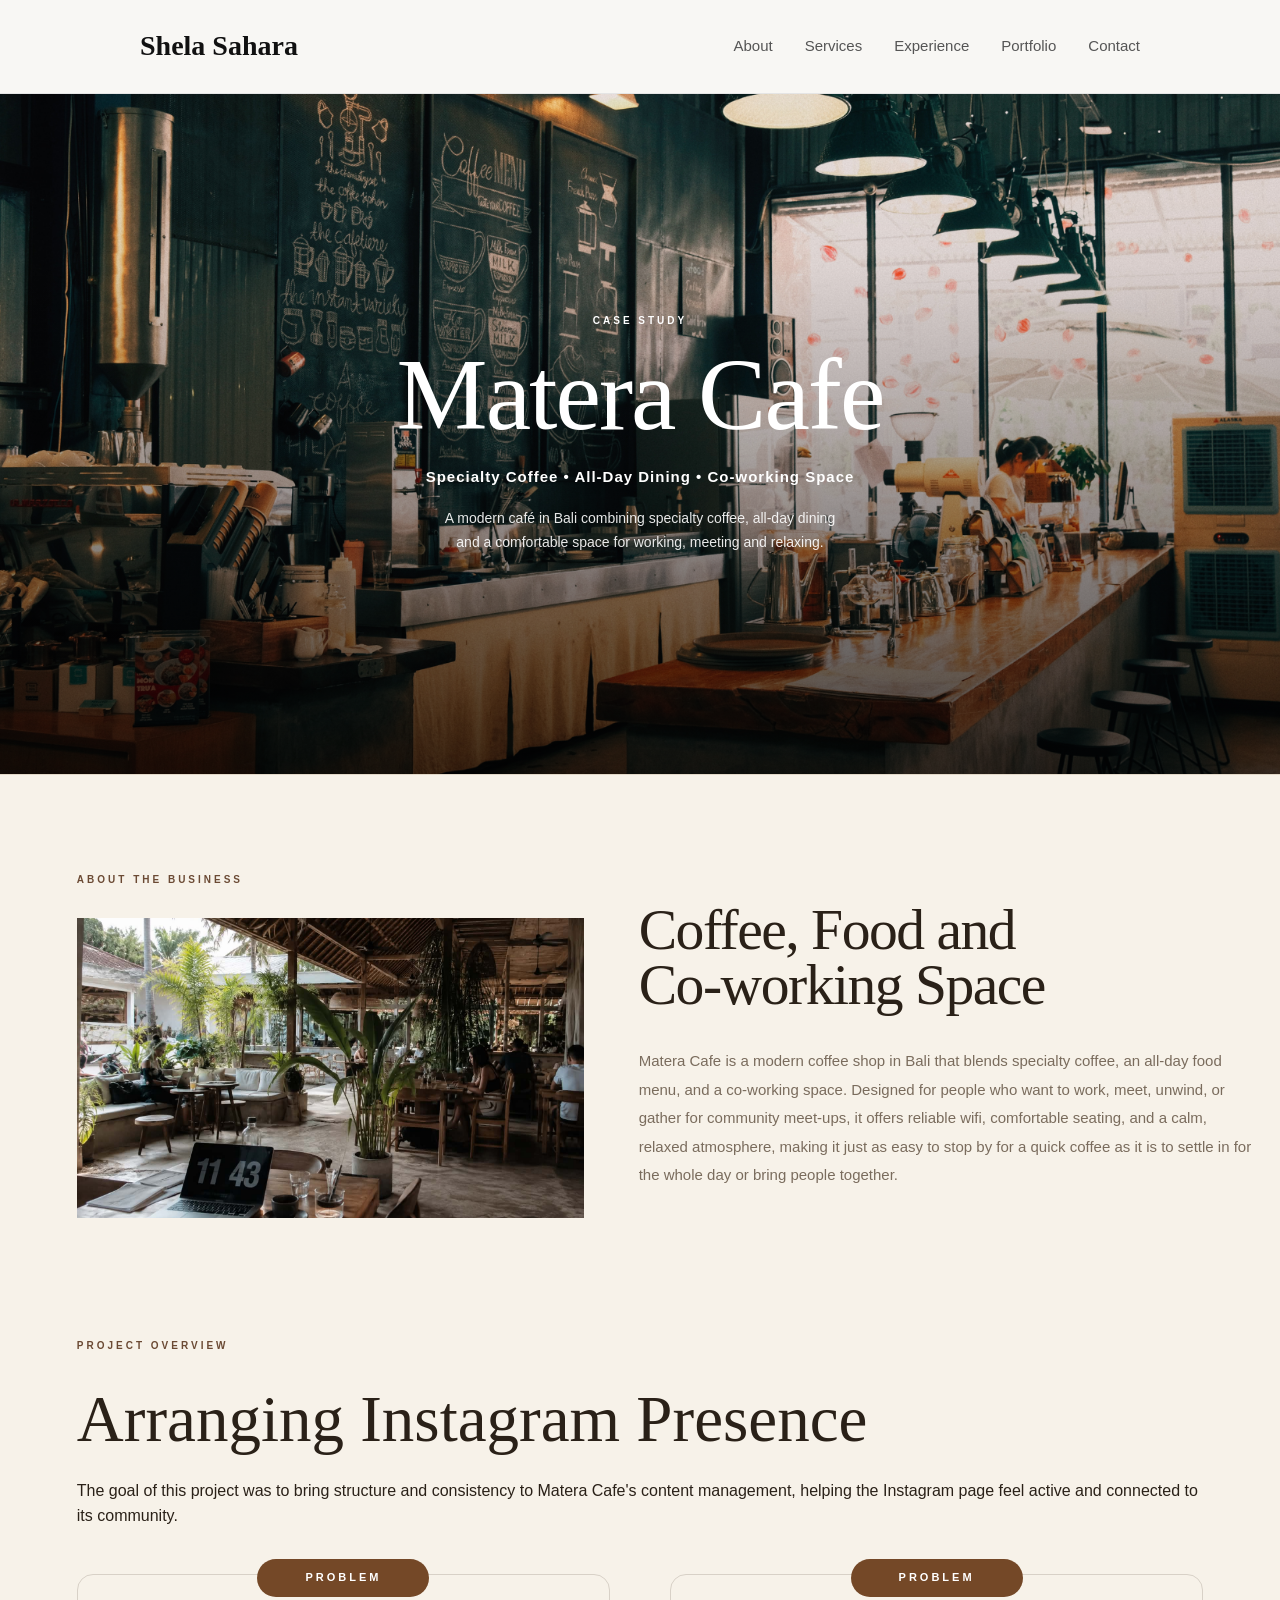
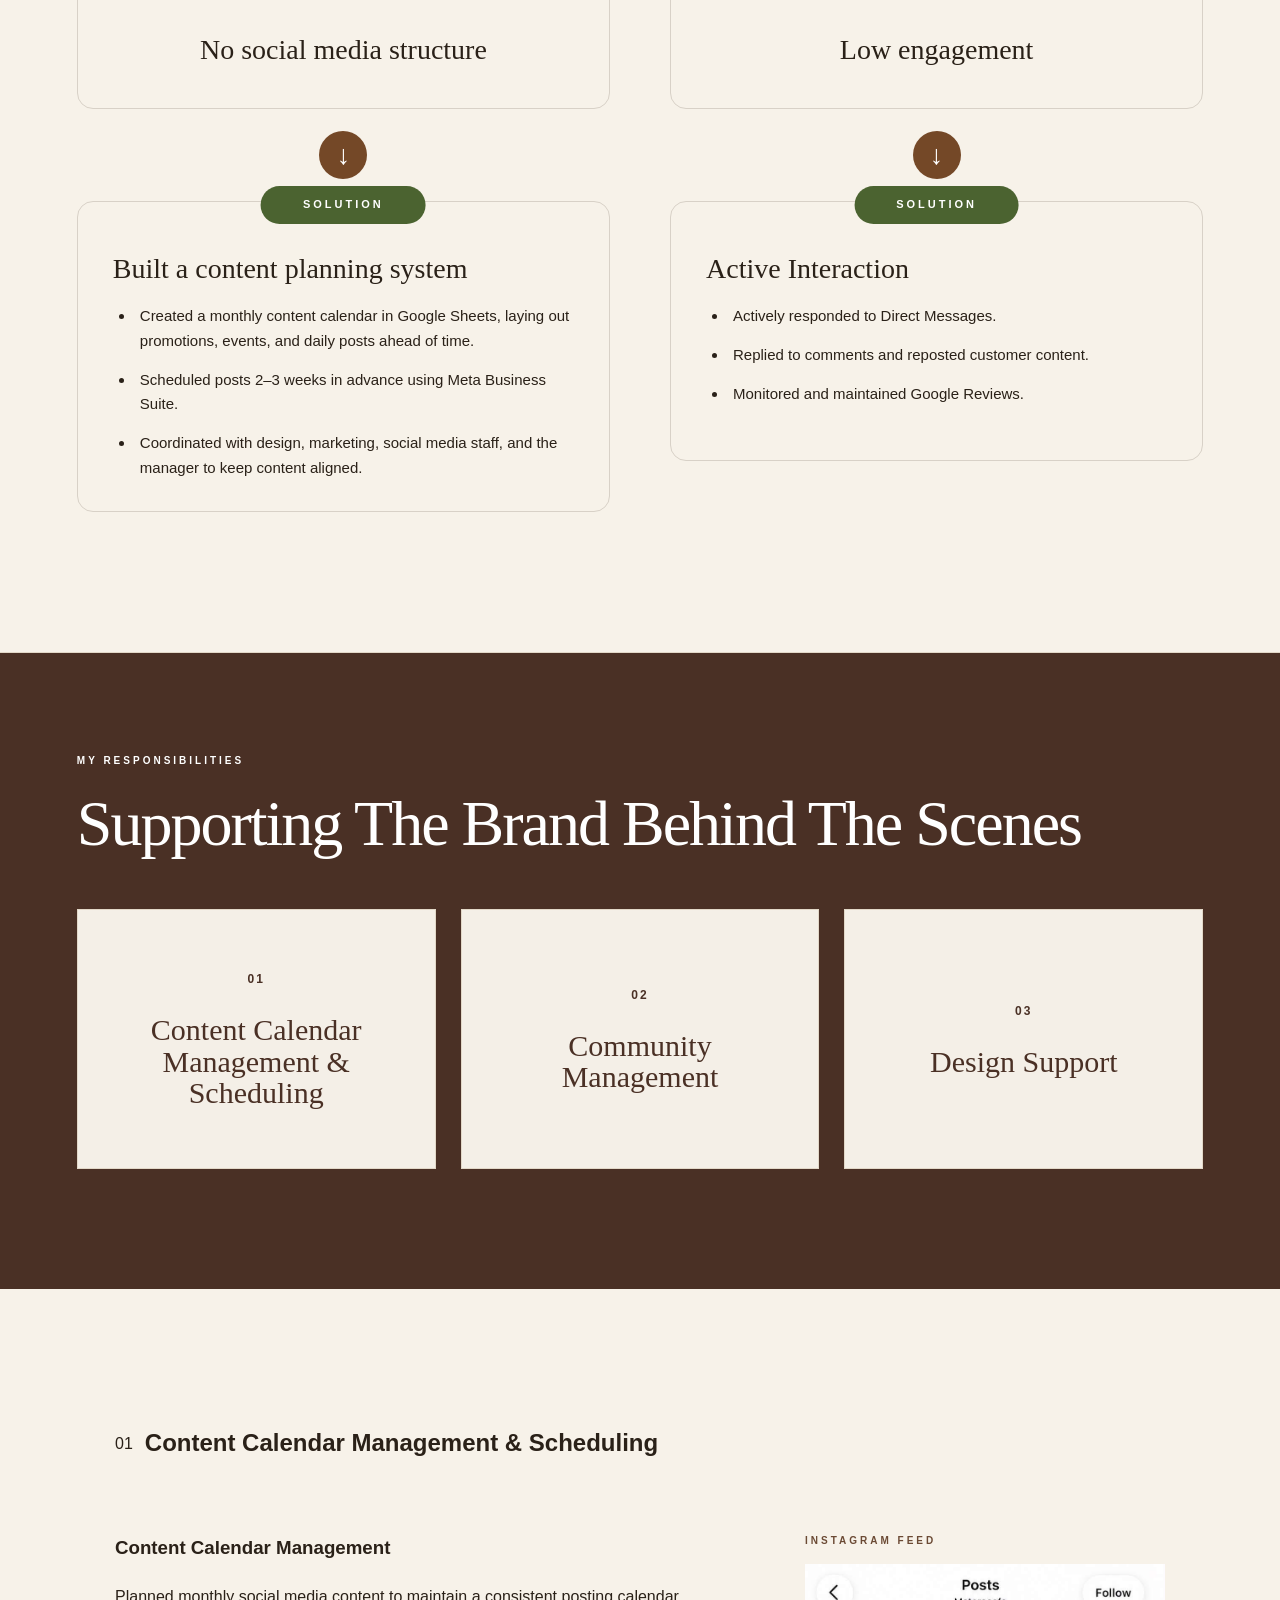
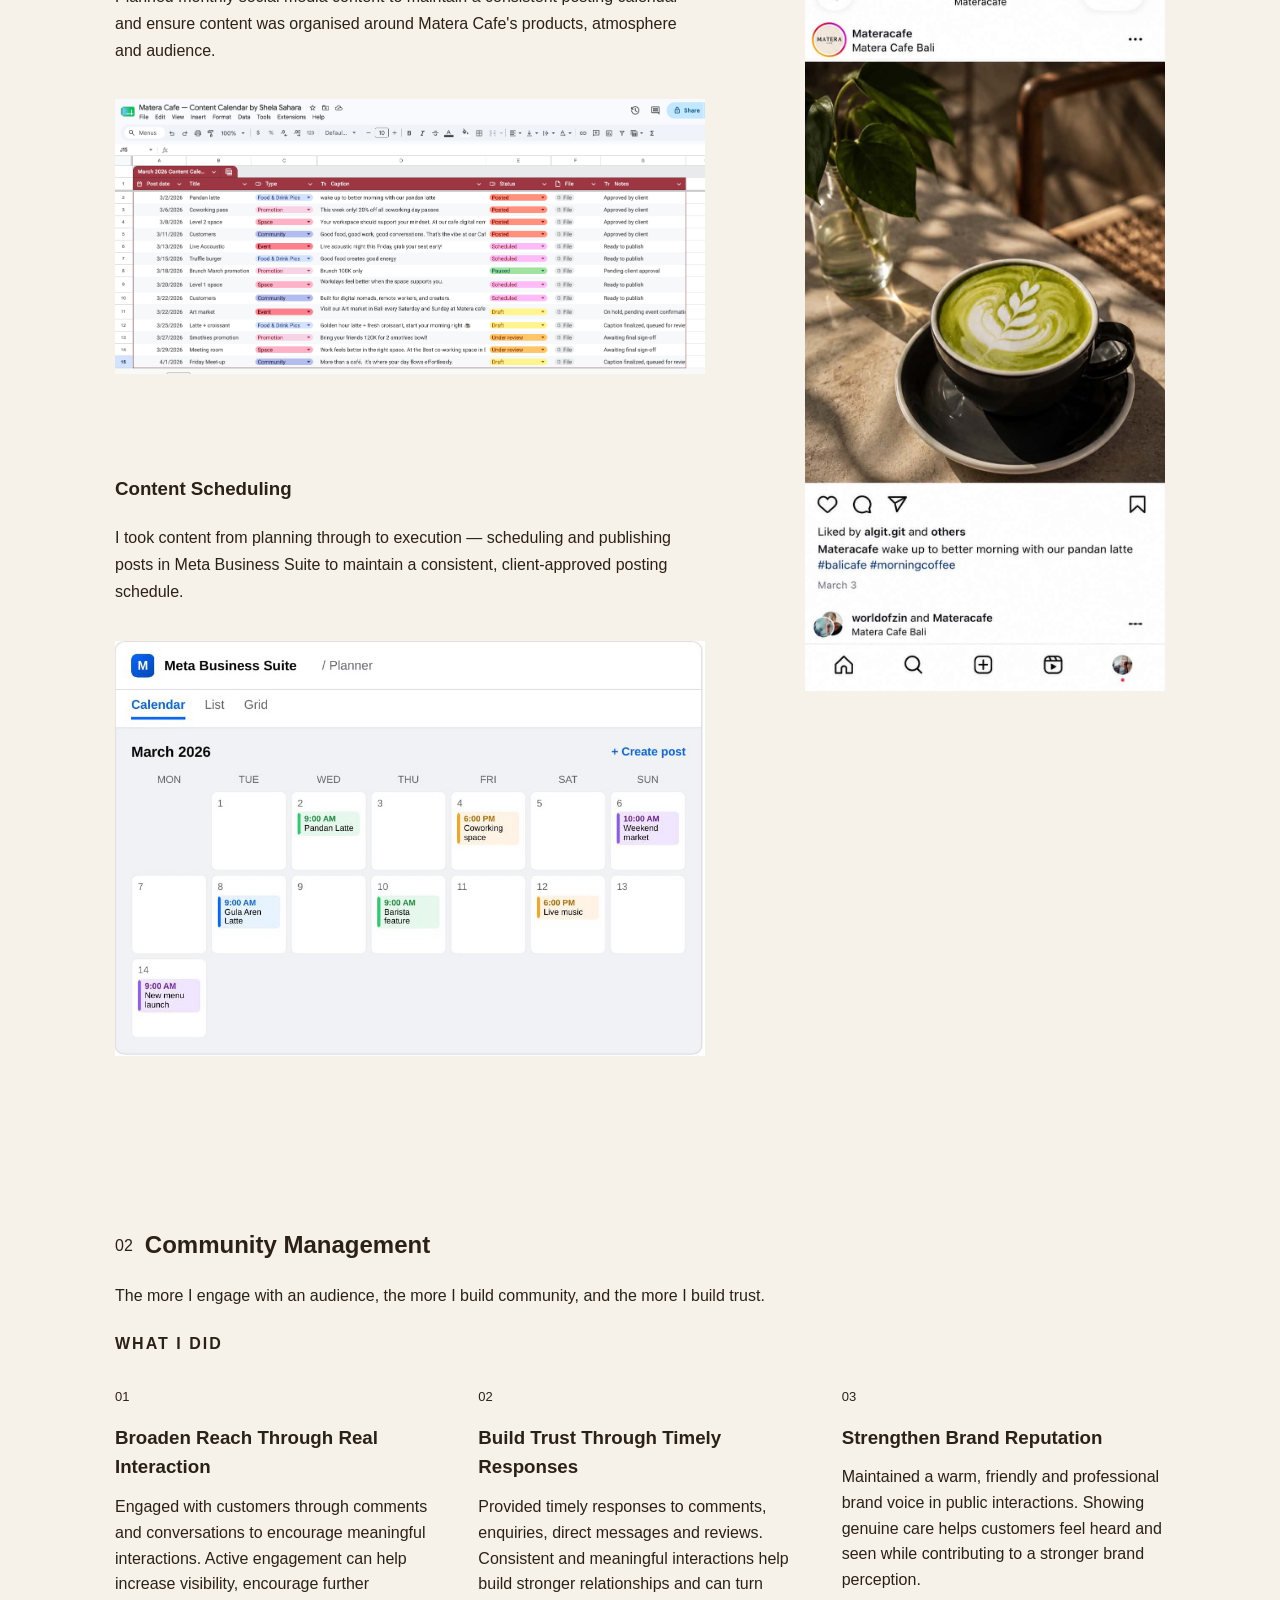
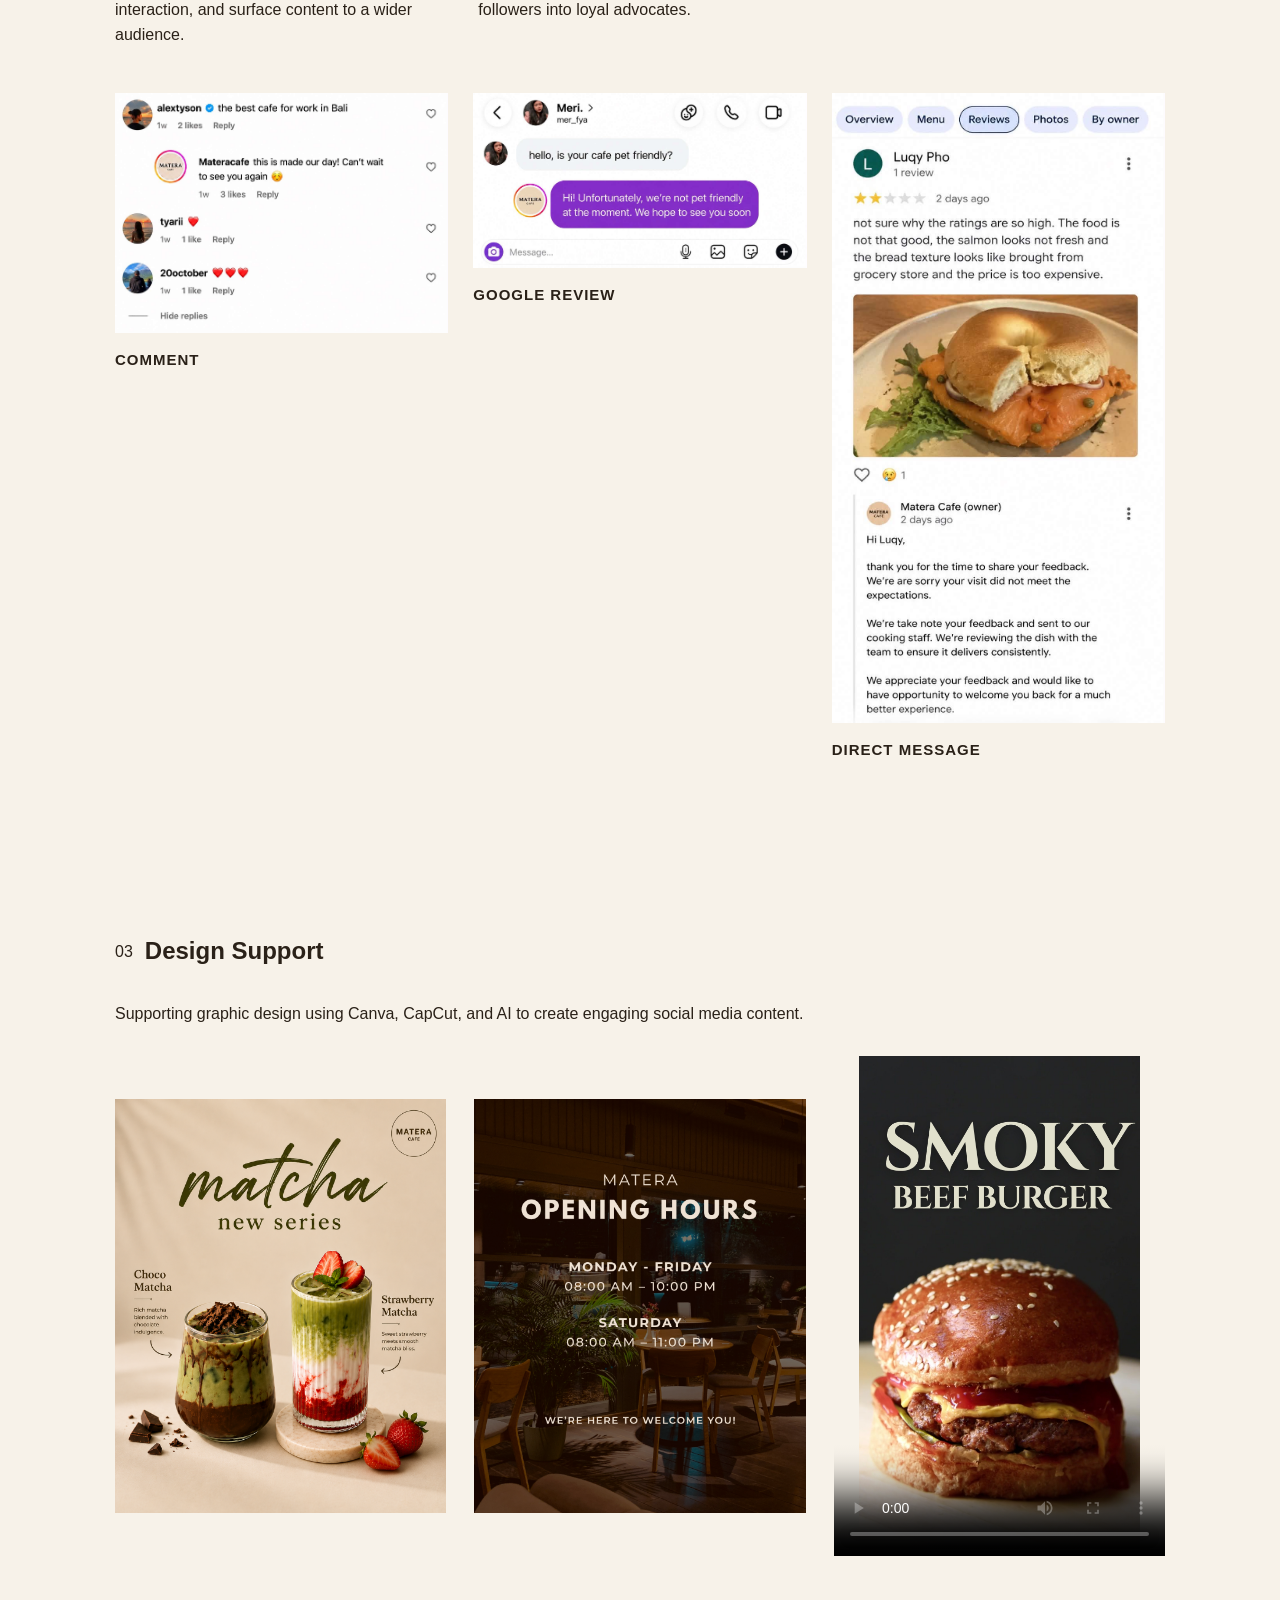
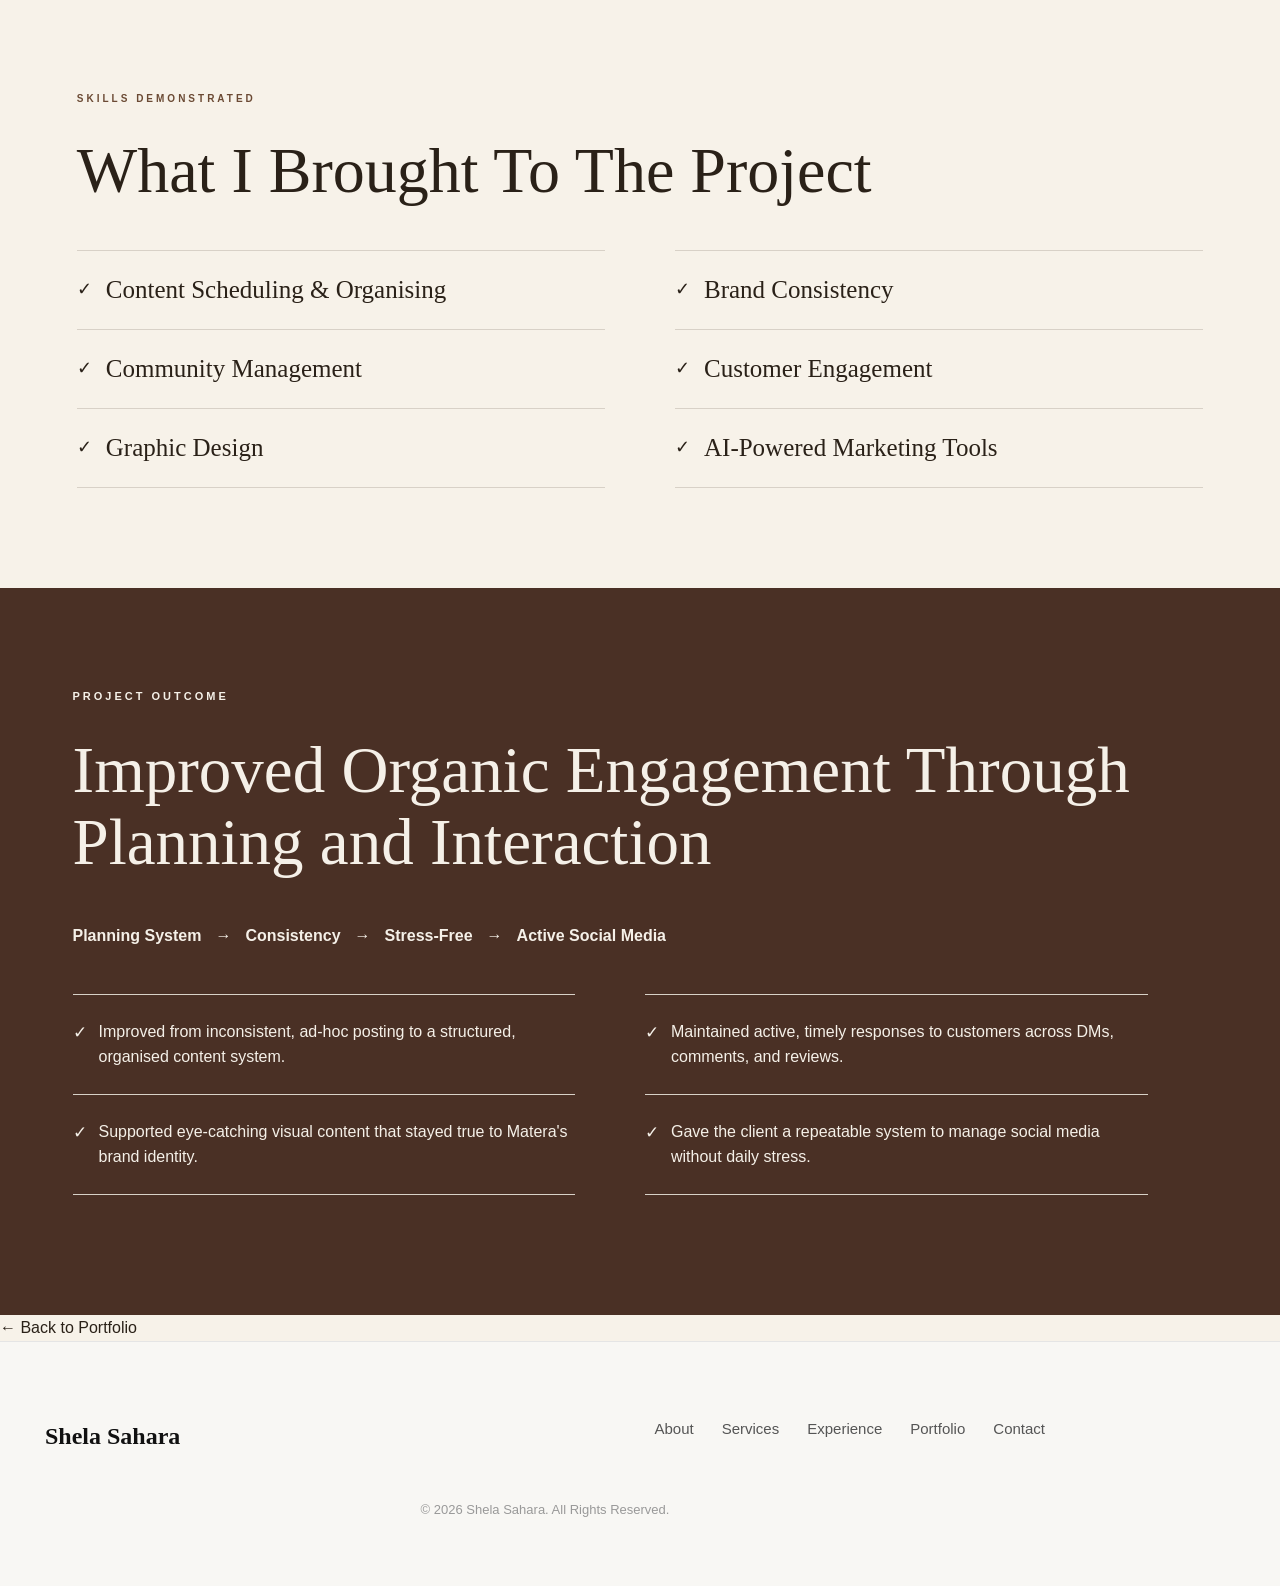
==== commit 9f8048b3: "Add files via upload" ====
--- a/matera.html
+++ b/matera.html
@@ -20,16 +20,16 @@
 
     <div class="container nav">
 
-        <a href="../index.html" class="logo">
+        <a href="index.html" class="logo">
             Shela Sahara
         </a>
 
         <nav>
-            <a href="../index.html#about">About</a>
-            <a href="../index.html#services">Services</a>
-            <a href="../index.html#experience">Experience</a>
-            <a href="../index.html#portfolio">Portfolio</a>
-            <a href="../index.html#contact">Contact</a>
+            <a href="index.html#about">About</a>
+            <a href="index.html#services">Services</a>
+            <a href="index.html#experience">Experience</a>
+            <a href="index.html#portfolio">Portfolio</a>
+            <a href="index.html#contact">Contact</a>
         </nav>
 
     </div>
@@ -46,7 +46,7 @@
 
     <div class="hero-image">
 
-        <img src="images/hero.png" alt="Matera Cafe Bali">
+        <img src="hero.png" alt="Matera Cafe Bali">
 
         <div class="hero-overlay">
 
@@ -84,7 +84,7 @@
         </div>
 
         <div class="about-image">
-            <img src="images/area.jpg" alt="Matera Cafe interior">
+            <img src="area.jpg" alt="Matera Cafe interior">
         </div>
 
     </div>
@@ -346,7 +346,7 @@
 
                 <div class="landscape-image">
                     <img
-                        src="images/calendar.png"
+                        src="calendar.png"
                         alt="Matera Cafe content calendar"
                     >
                 </div>
@@ -367,7 +367,7 @@
 
                 <div class="landscape-image">
                     <img
-                        src="images/scheduling.jpg"
+                        src="scheduling.jpg"
                         alt="Matera Cafe content scheduling"
                     >
                 </div>
@@ -387,7 +387,7 @@
             <div class="phone-frame">
 
                 <img
-                    src="images/feed.jpg"
+                    src="feed.jpg"
                     alt="Matera Cafe Instagram feed"
                 >
 
@@ -480,7 +480,7 @@
         <div class="community-visuals">
 
             <div class="visual-item">
-                <img src="images/community-1.jpg"
+                <img src="community-1.jpg"
                      alt="Customer comment">
 
                 <h3>Comment</h3>
@@ -488,7 +488,7 @@
 
 
             <div class="visual-item">
-                <img src="images/community-2.jpg"
+                <img src="community-2.jpg"
                      alt="Direct message">
 
                 <h3>Google Review</h3>
@@ -496,7 +496,7 @@
 
 
             <div class="visual-item">
-                <img src="images/community-3.jpg"
+                <img src="community-3.jpg"
                      alt="Google review">
 
                 <h3>Direct Message</h3>
@@ -534,7 +534,7 @@
 
             <div class="design-image">
                 <img
-                    src="images/design-1.png"
+                    src="design-1.png"
                     alt="Matera Cafe Instagram post"
                 >
             </div>
@@ -547,7 +547,7 @@
 
             <div class="design-image">
                 <img
-                    src="images/design-2.png"
+                    src="design-2.png"
                     alt="Matera Cafe Instagram post"
                 >
             </div>
@@ -559,9 +559,9 @@
 <div class="design-item">
 
     <div class="design-image">
-        <video controls poster="videos/matera-reel-cover.jpg">
+        <video controls poster="matera-reel-cover.jpg">
             <source
-                src="videos/matera-reel.mp4"
+                src="matera-reel.mp4"
                 type="video/mp4"
             >
         </video>
@@ -665,10 +665,9 @@
 </section>
 
 <!-- ================= BACK TO PORTFOLIO ================= -->
-<div class="back-to-portfolio">
-     <a href="../index.html" class="back-link">
-                ← Back to Portfolio
-            </a>
+<a href="index.html" class="back-link">
+    ← Back to Portfolio
+</a>
 </div>
 <!-- ================= FOOTER ================= -->
 
@@ -681,11 +680,11 @@
         </div>
 
         <div class="footer-links">
-            <a href="../index.html#about">About</a>
-            <a href="../index.html#services">Services</a>
-            <a href="../index.html#experience">Experience</a>
-            <a href="../index.html#portfolio">Portfolio</a>
-            <a href="../index.html#contact">Contact</a>
+            <a href="index.html#about">About</a>
+            <a href="index.html#services">Services</a>
+            <a href="index.html#experience">Experience</a>
+            <a href="index.html#portfolio">Portfolio</a>
+            <a href="index.html#contact">Contact</a>
         </div>
 
         <div class="copyright">
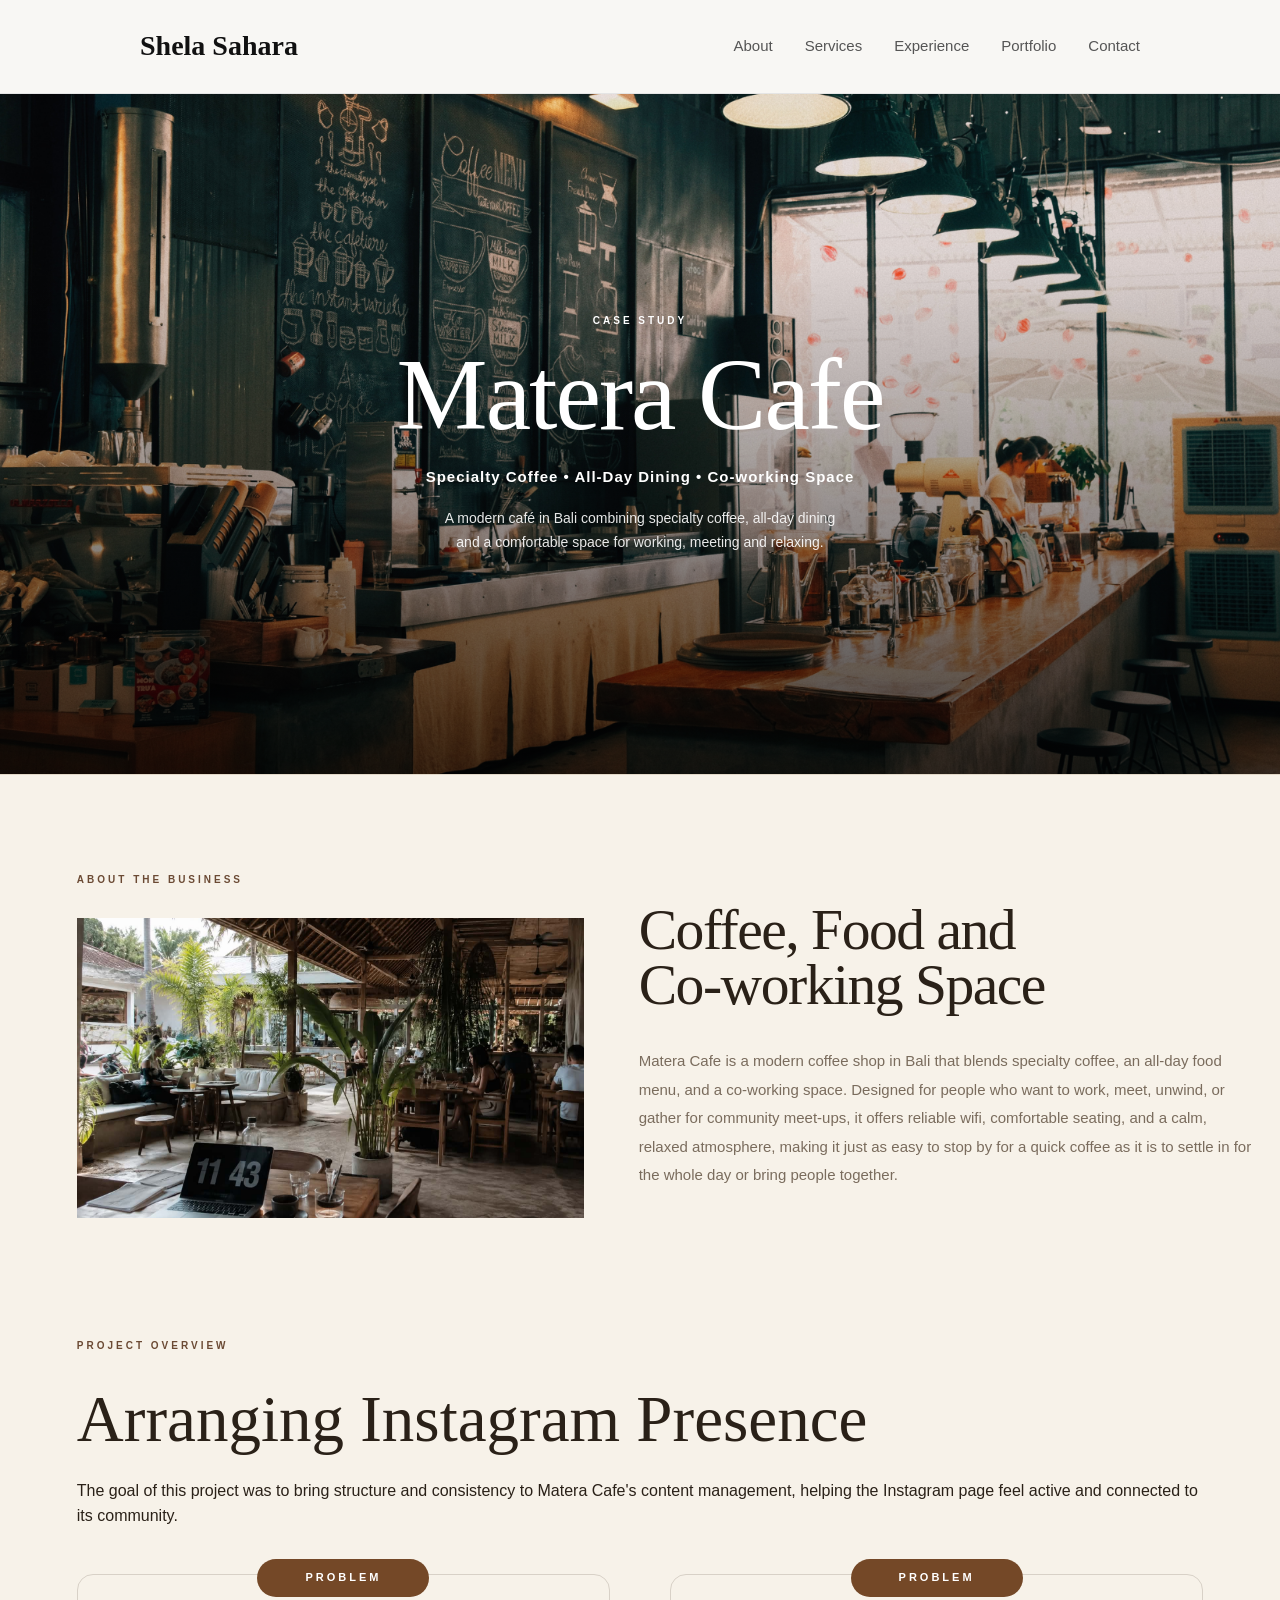
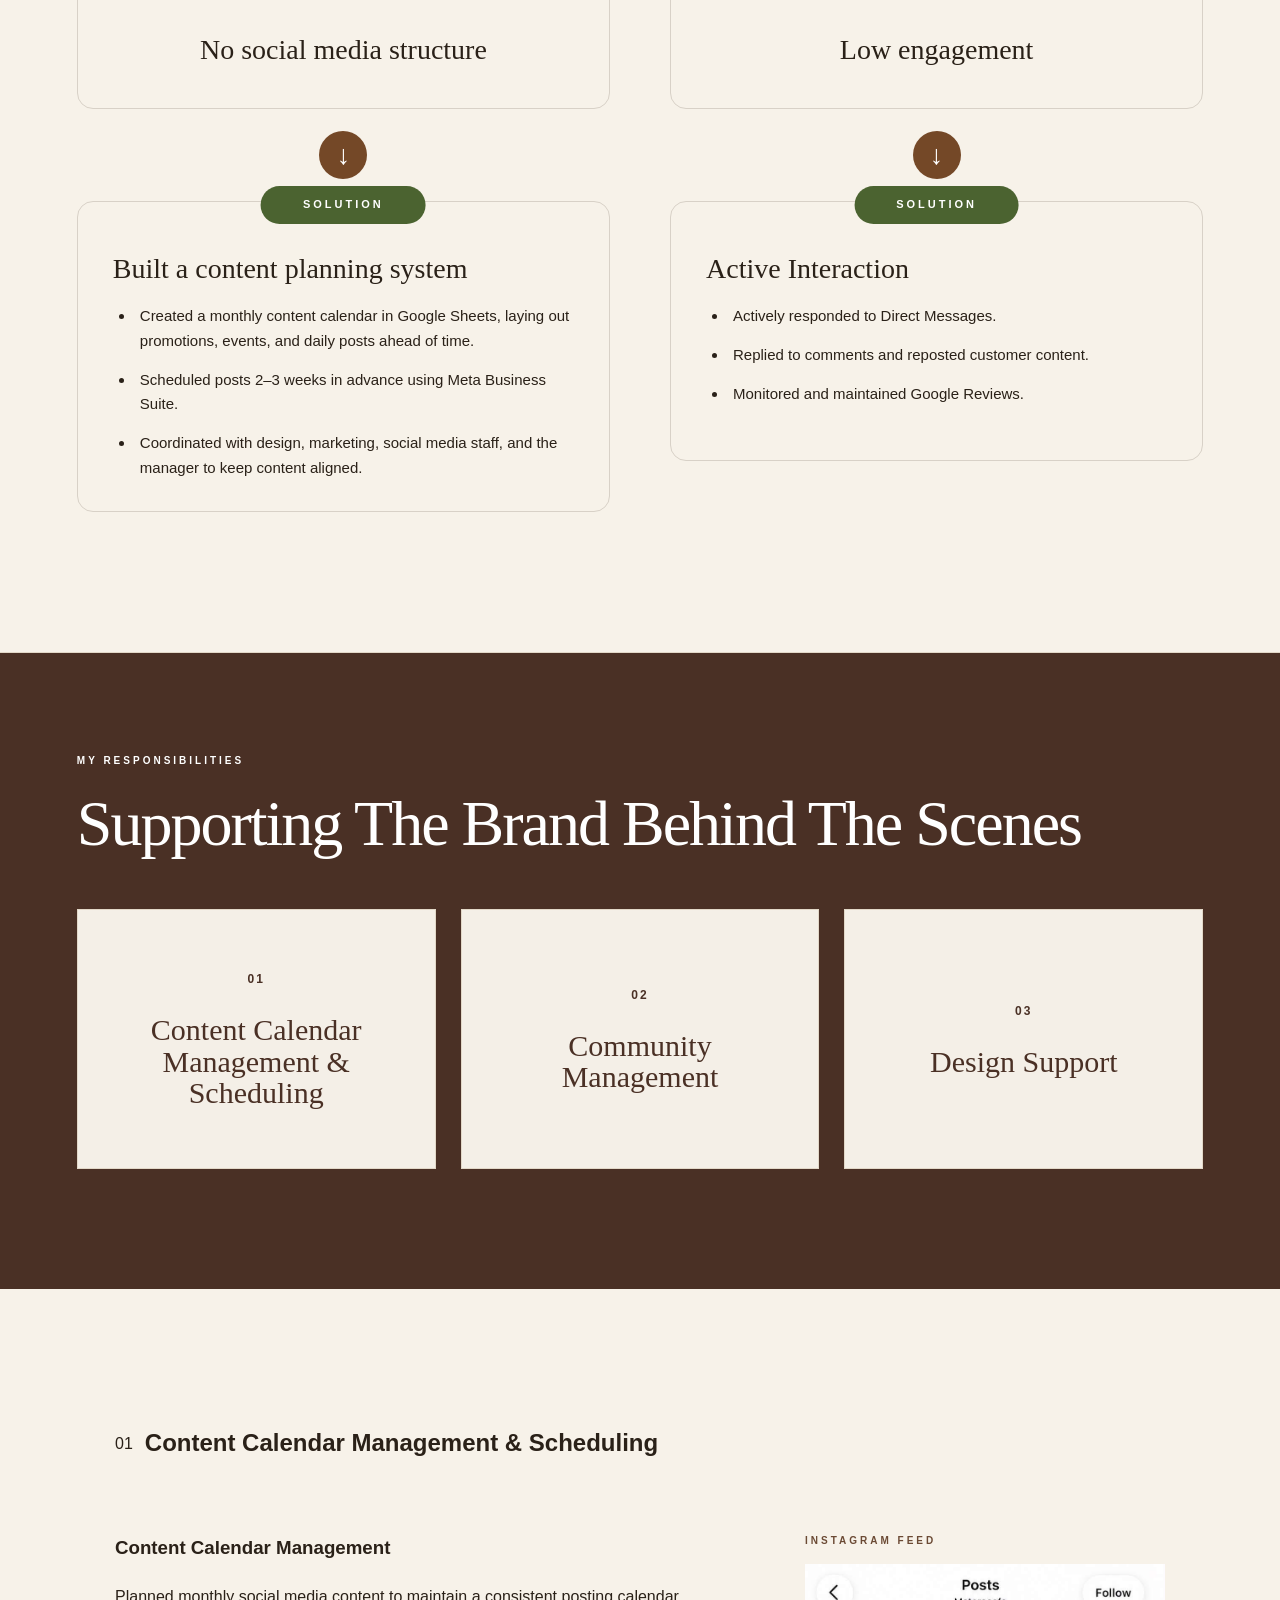
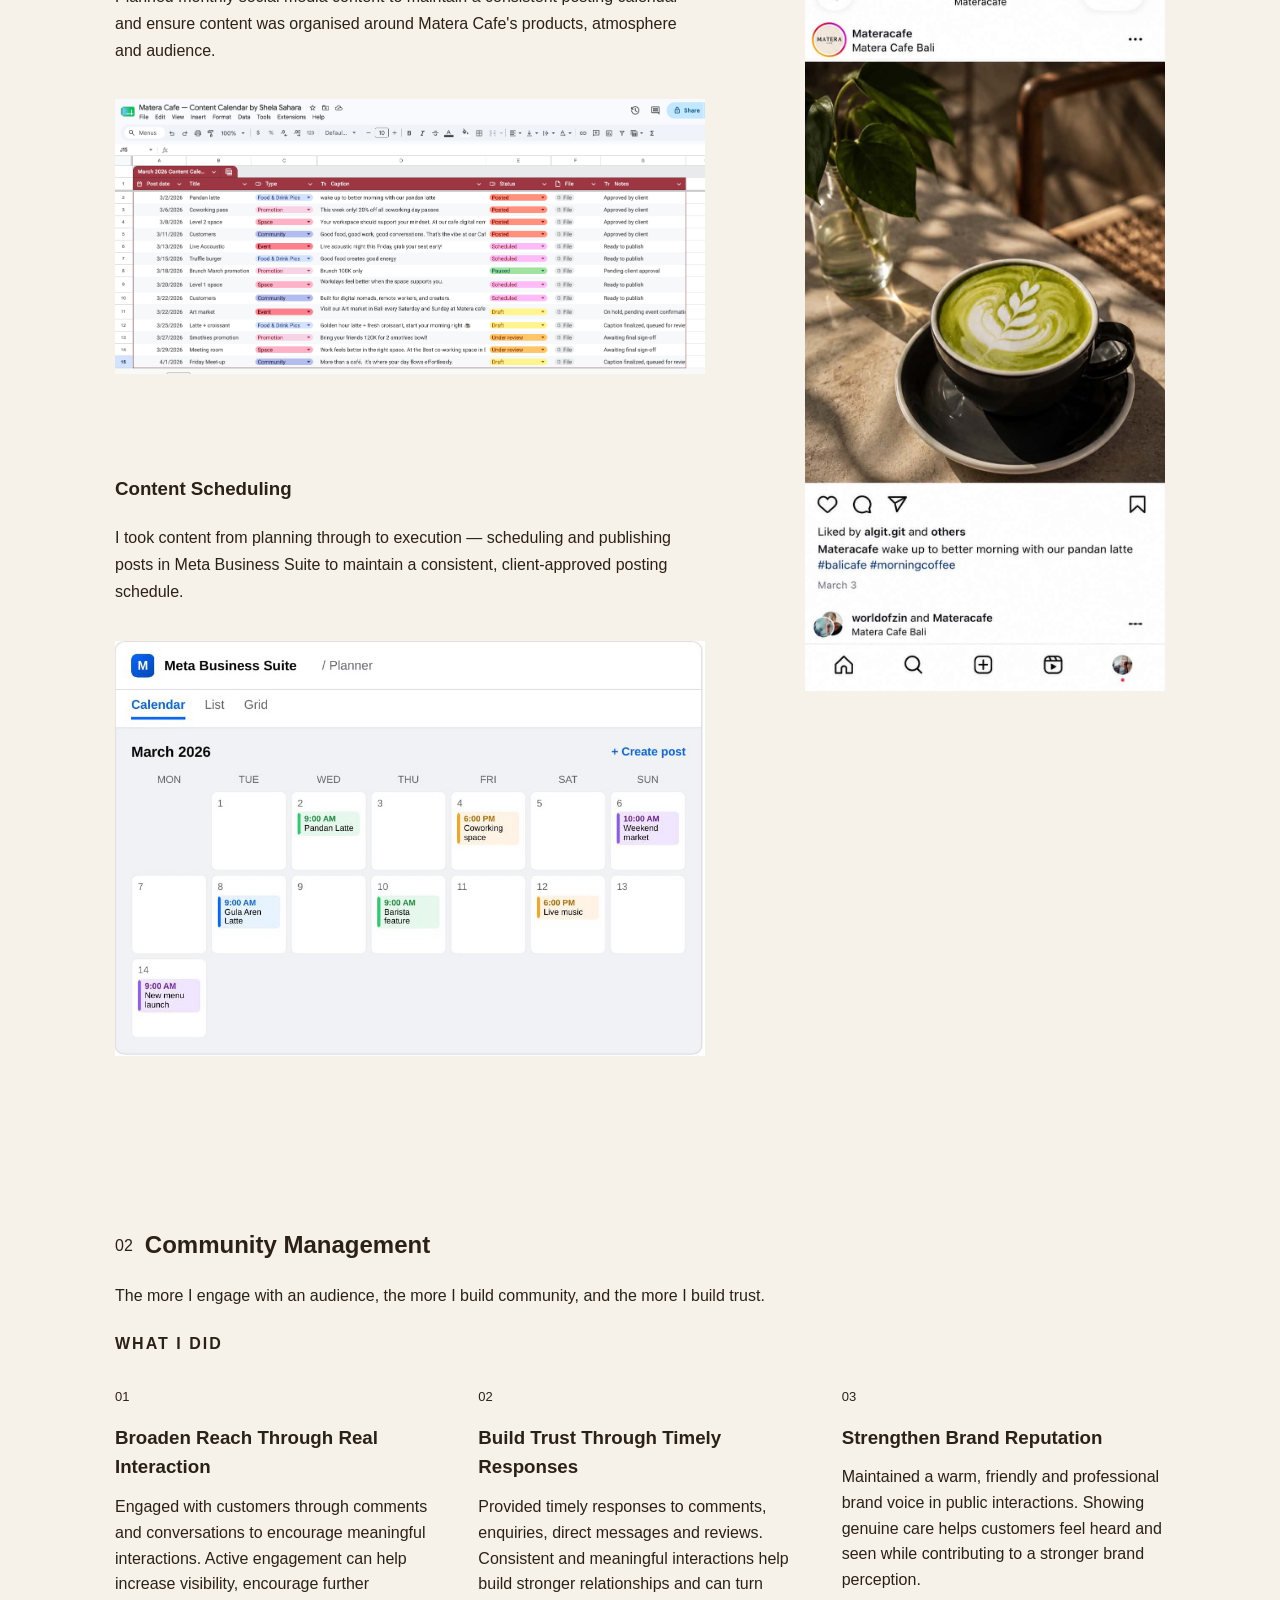
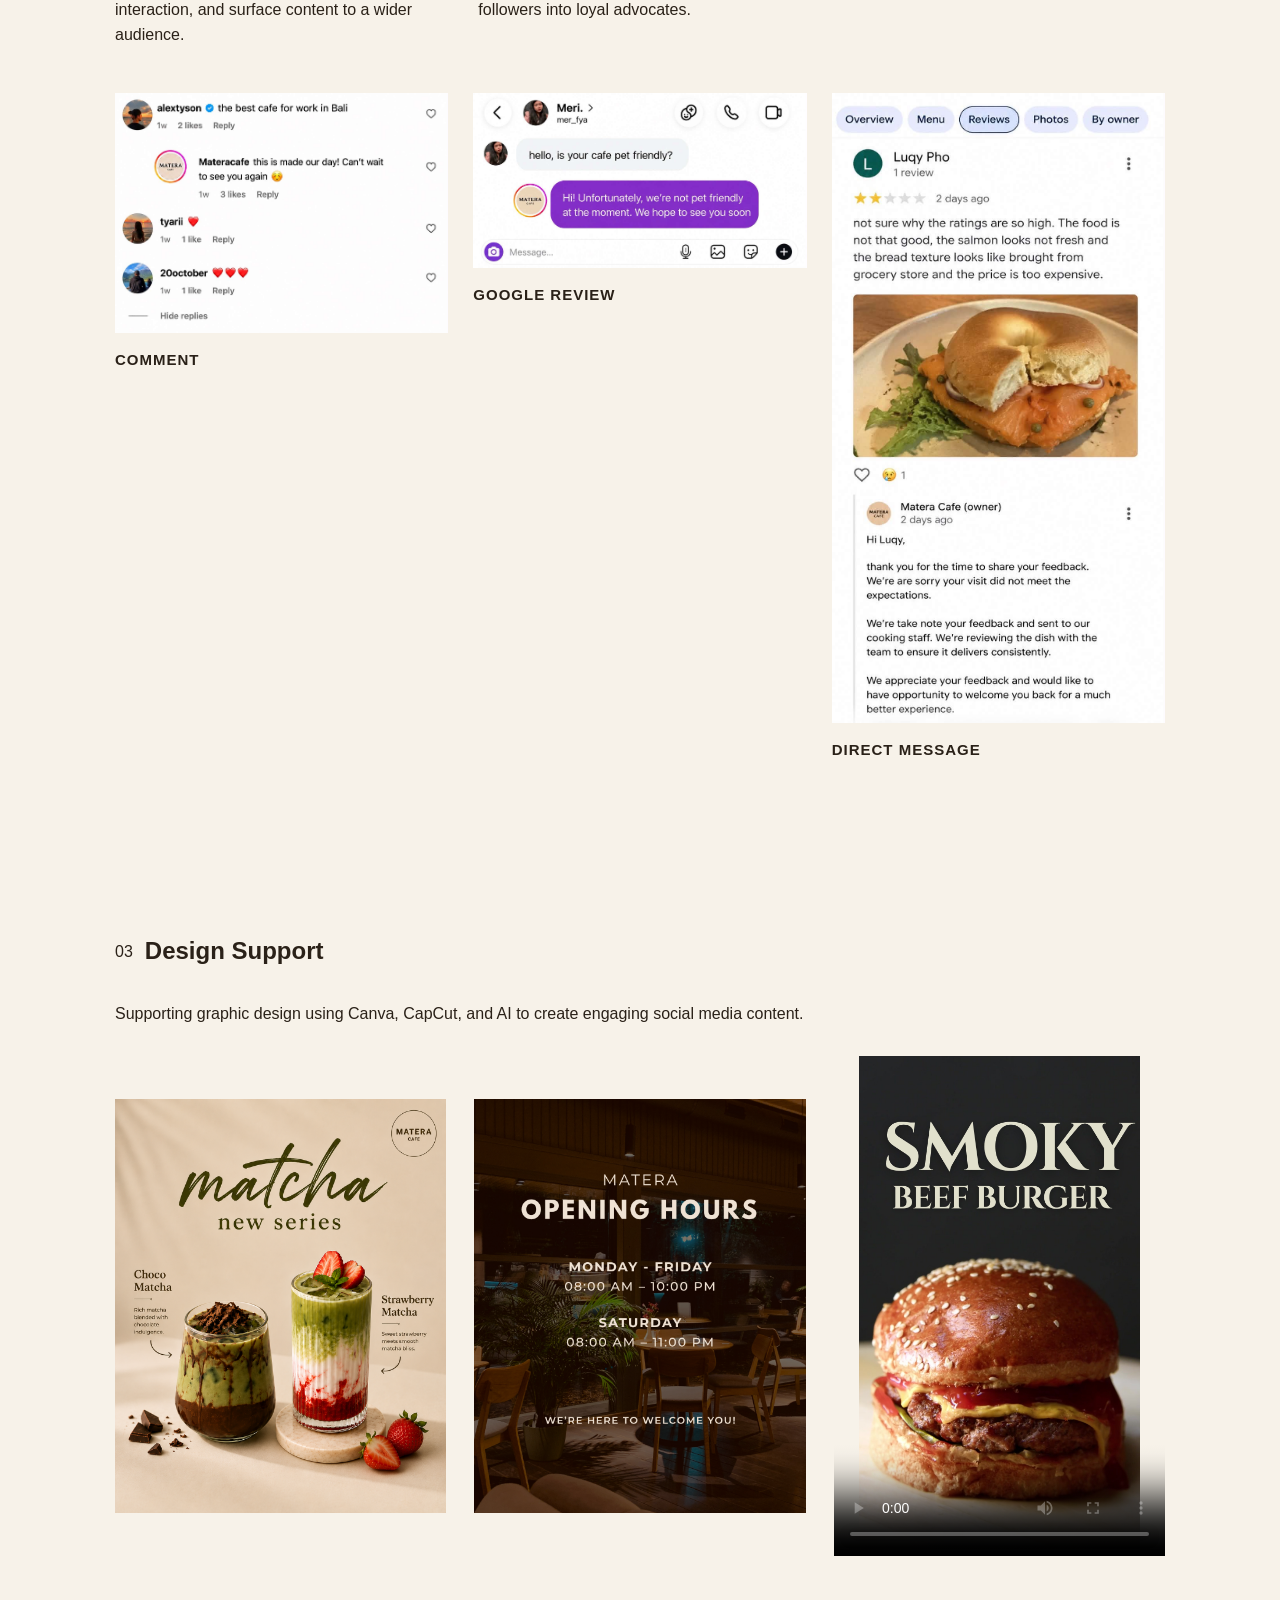
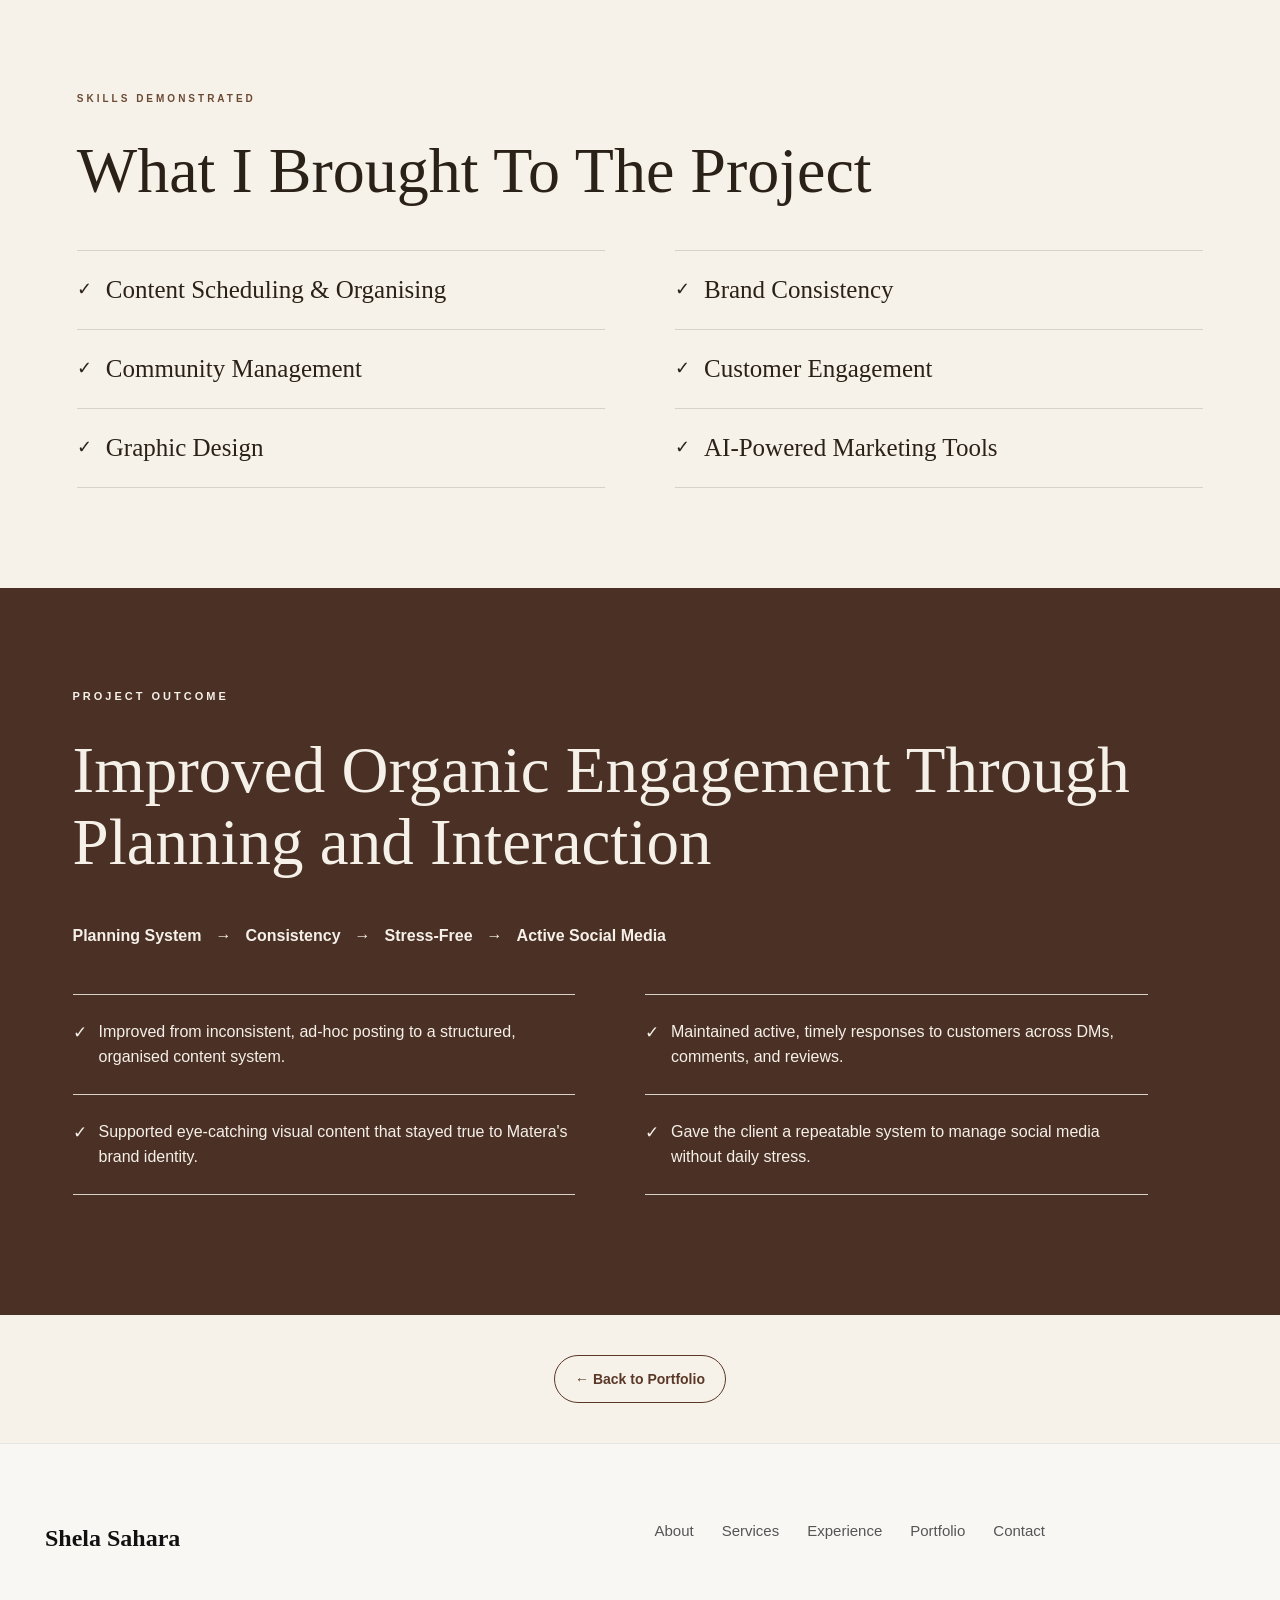
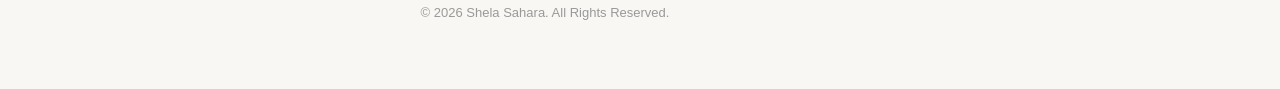
==== commit ee132393: "Add files via upload" ====
--- a/matera.html
+++ b/matera.html
@@ -664,13 +664,14 @@
 
 </section>
 
+</main>
+
 <!-- ================= BACK TO PORTFOLIO ================= -->
-<a href="index.html" class="back-link">
-    ← Back to Portfolio
-</a>
+<div class="back-to-portfolio">
+    <a href="profile.html">← Back to Portfolio</a>
 </div>
+
 <!-- ================= FOOTER ================= -->
-
 <footer>
 
     <div class="container footer">
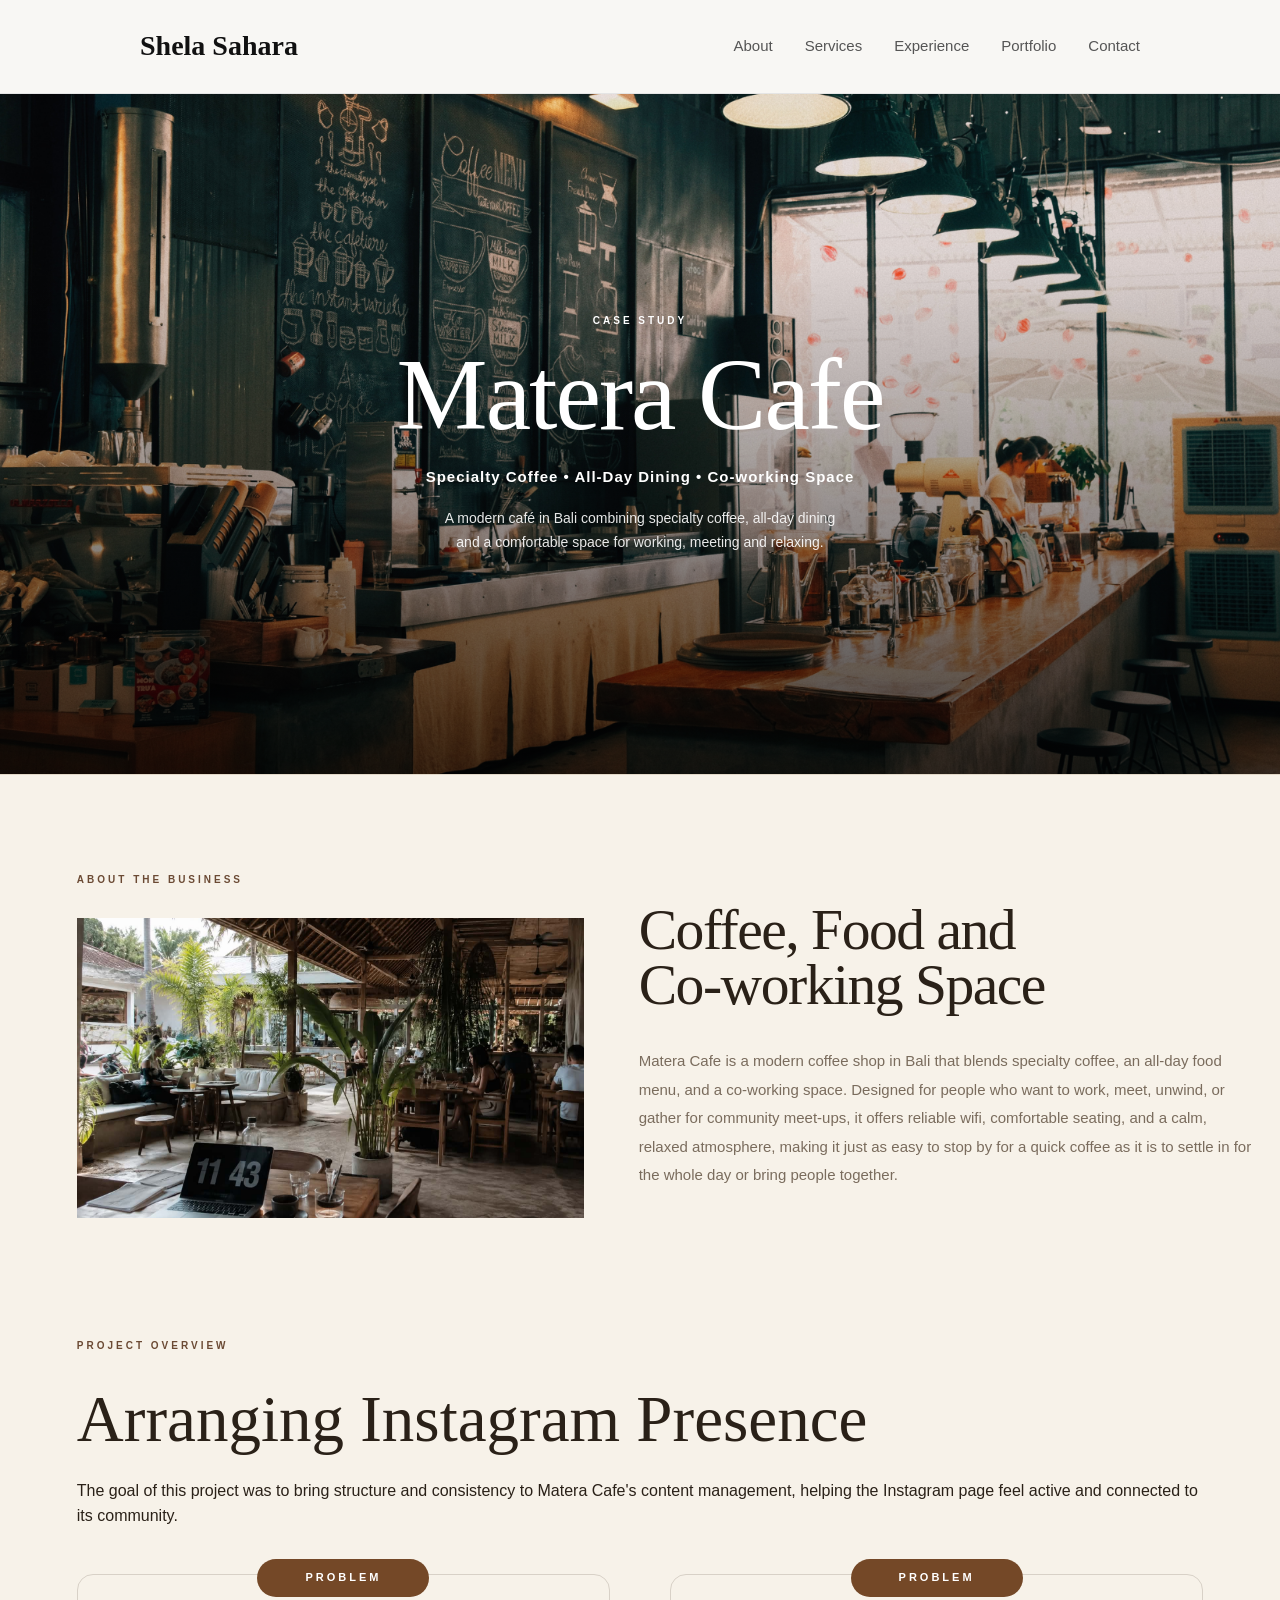
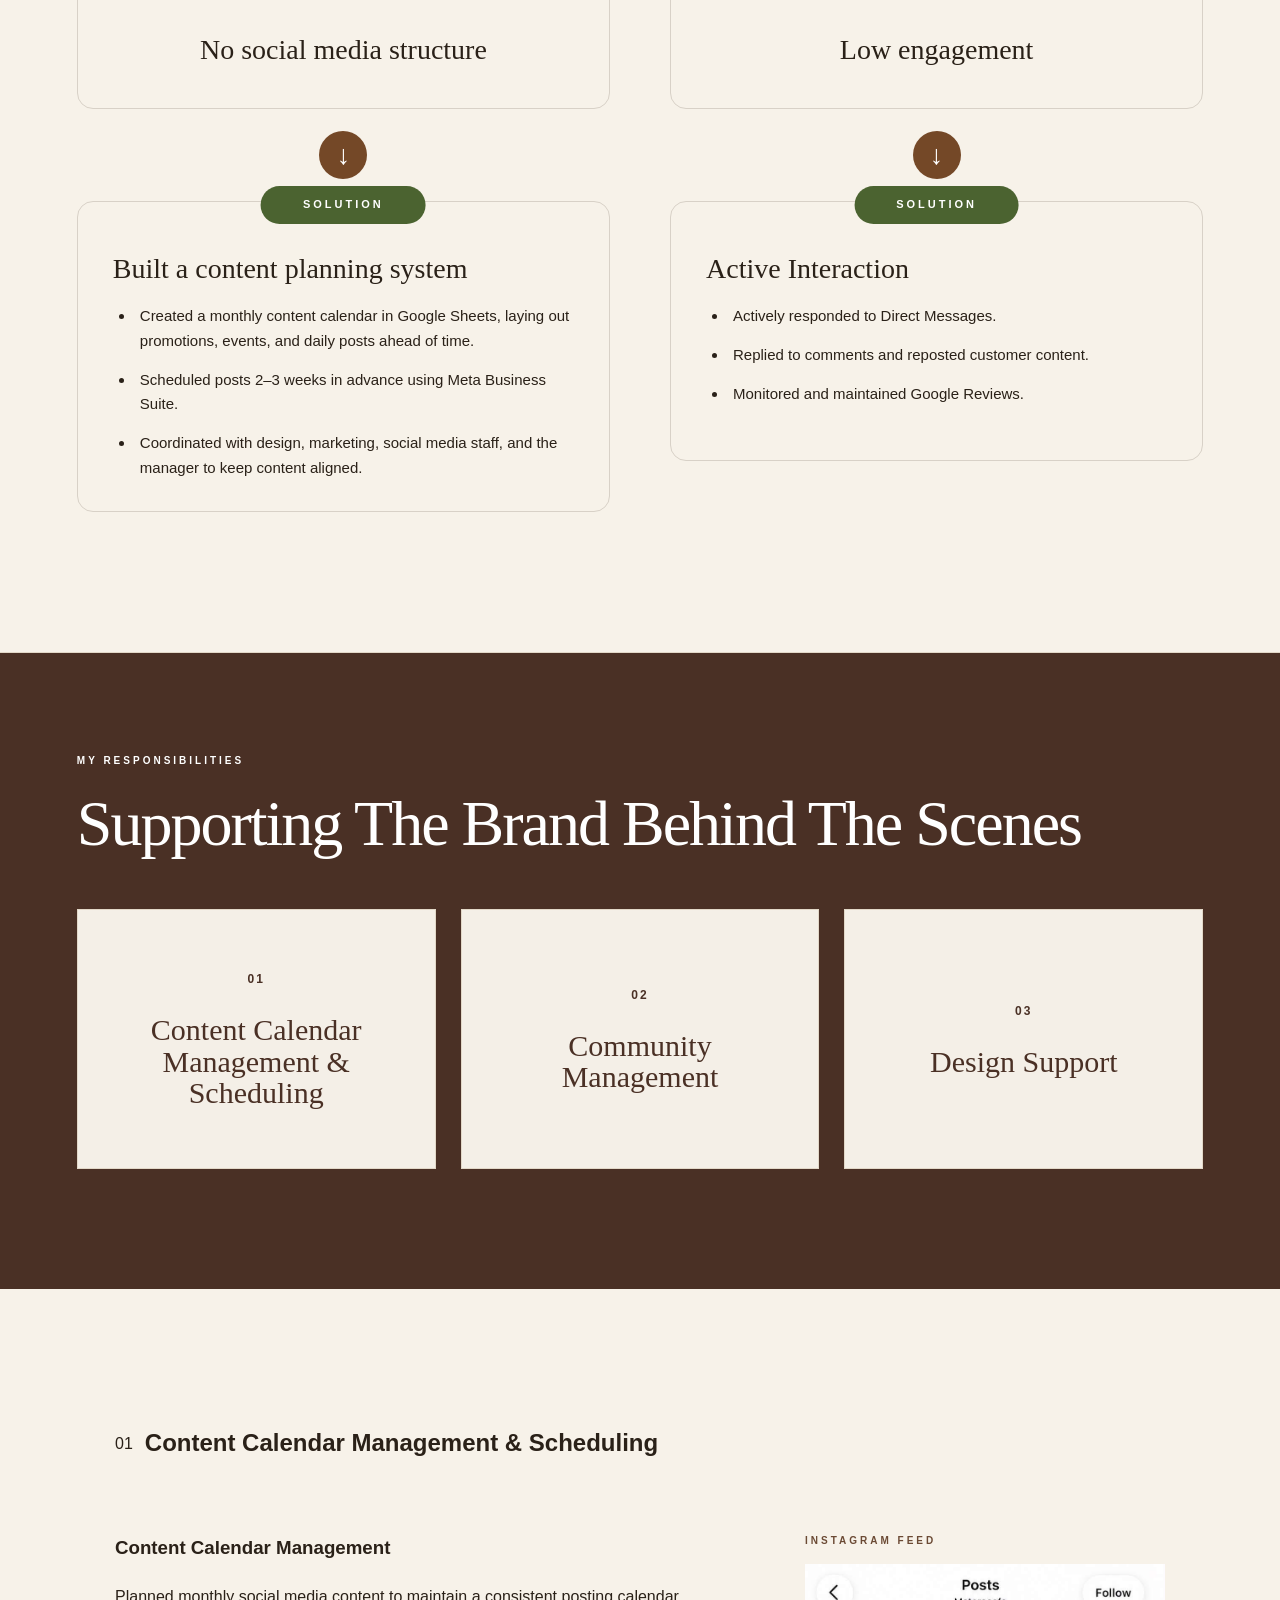
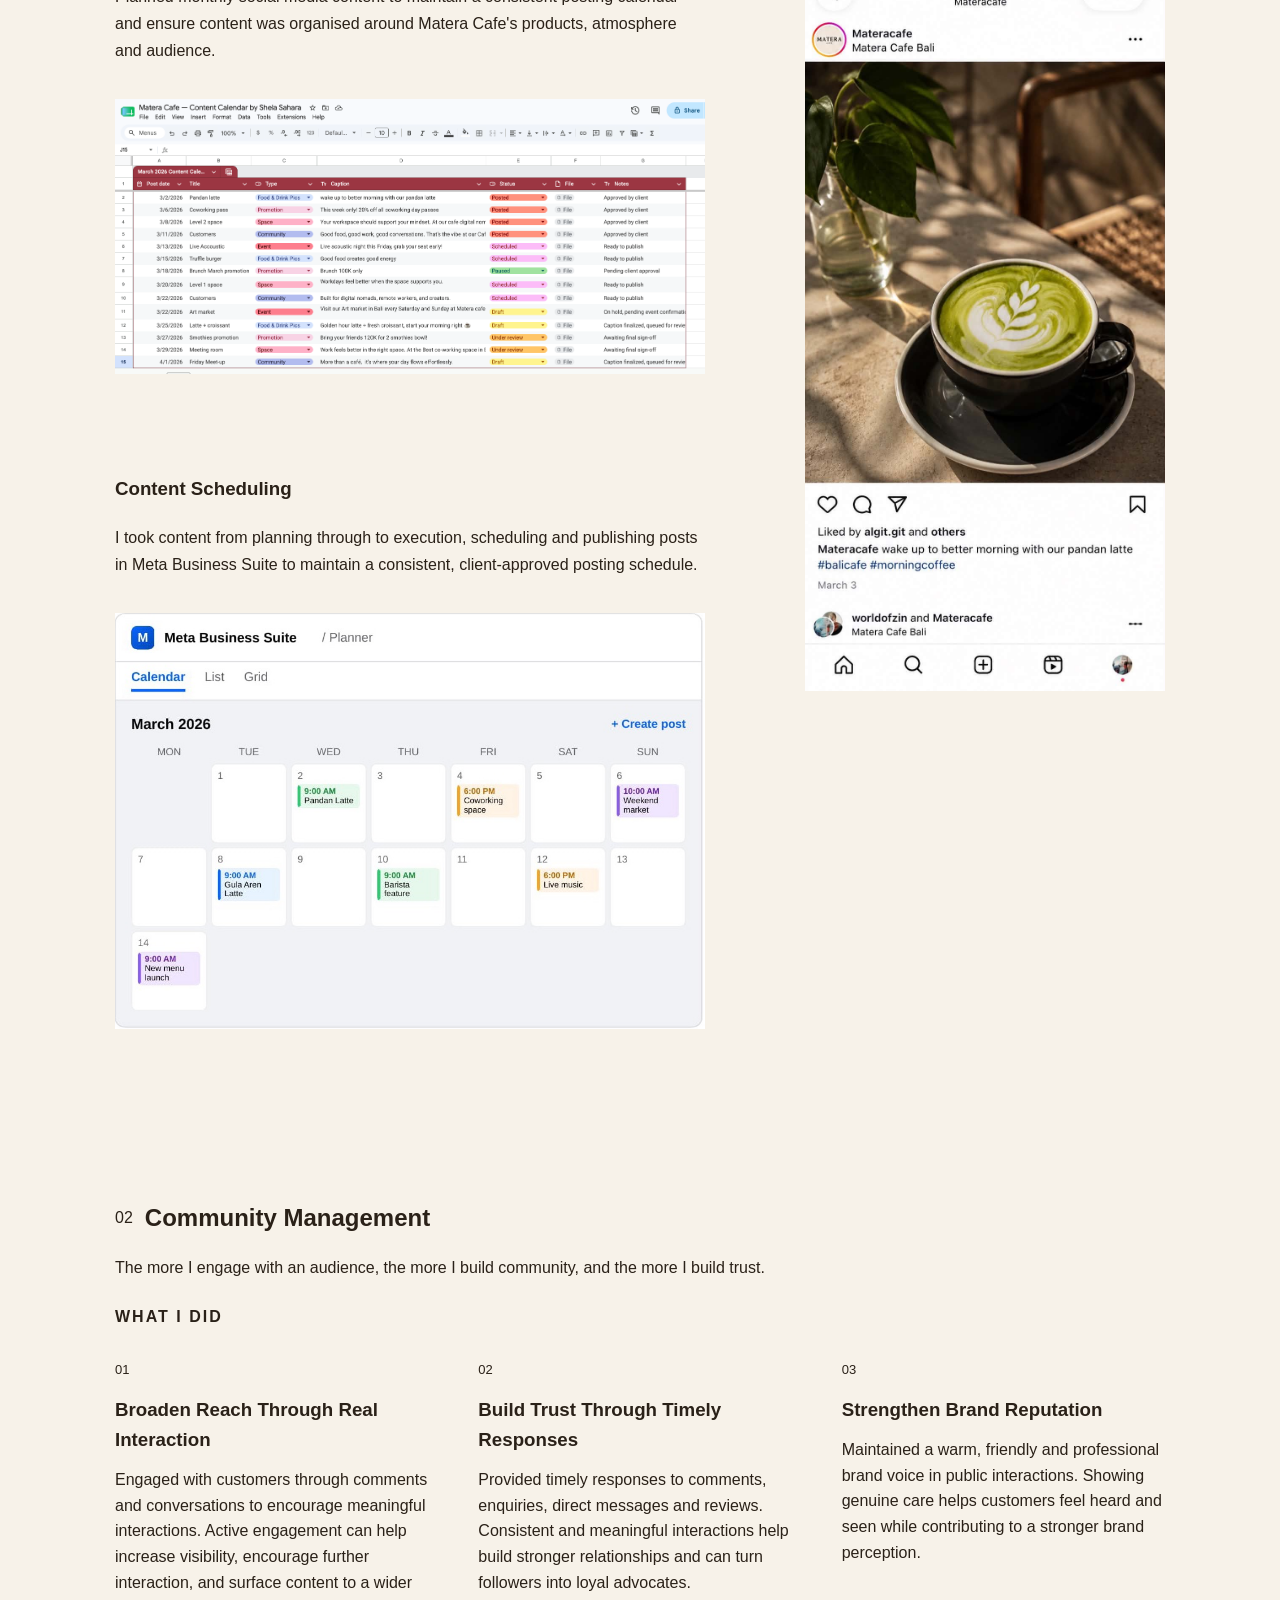
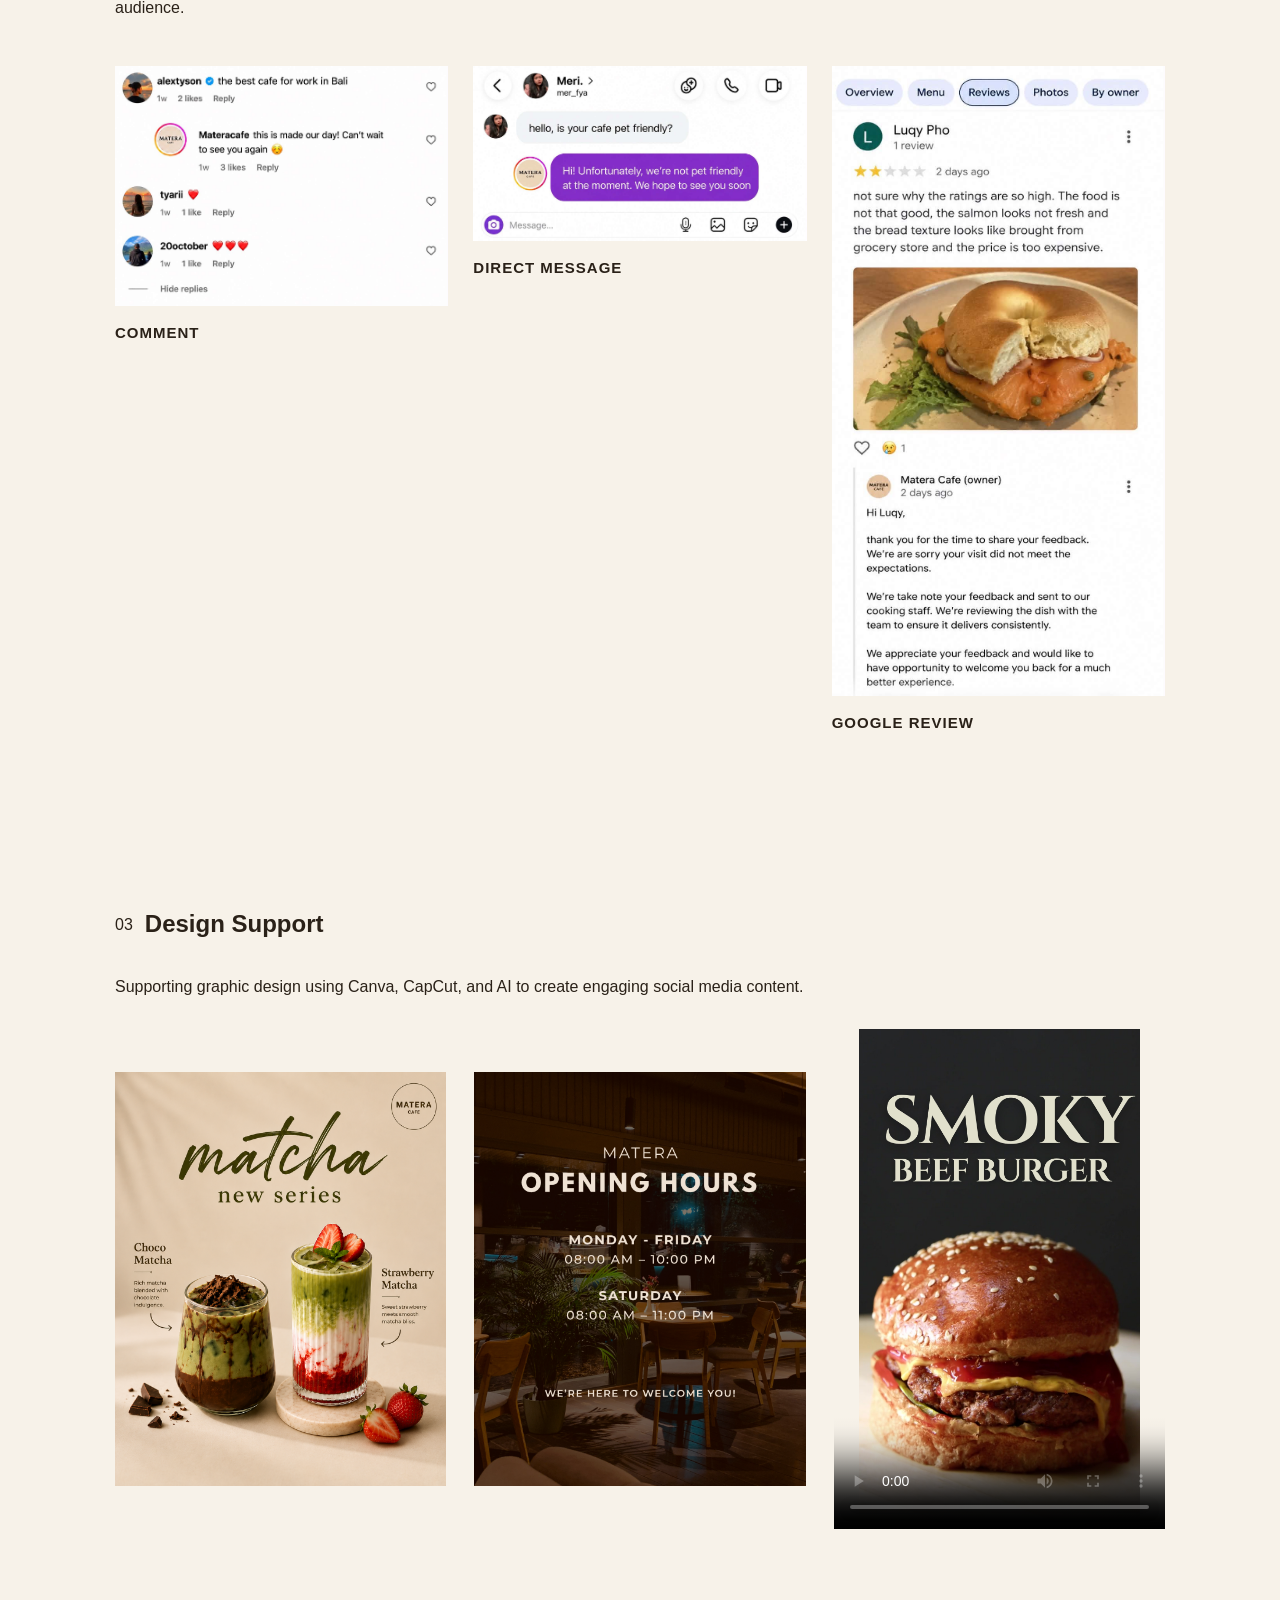
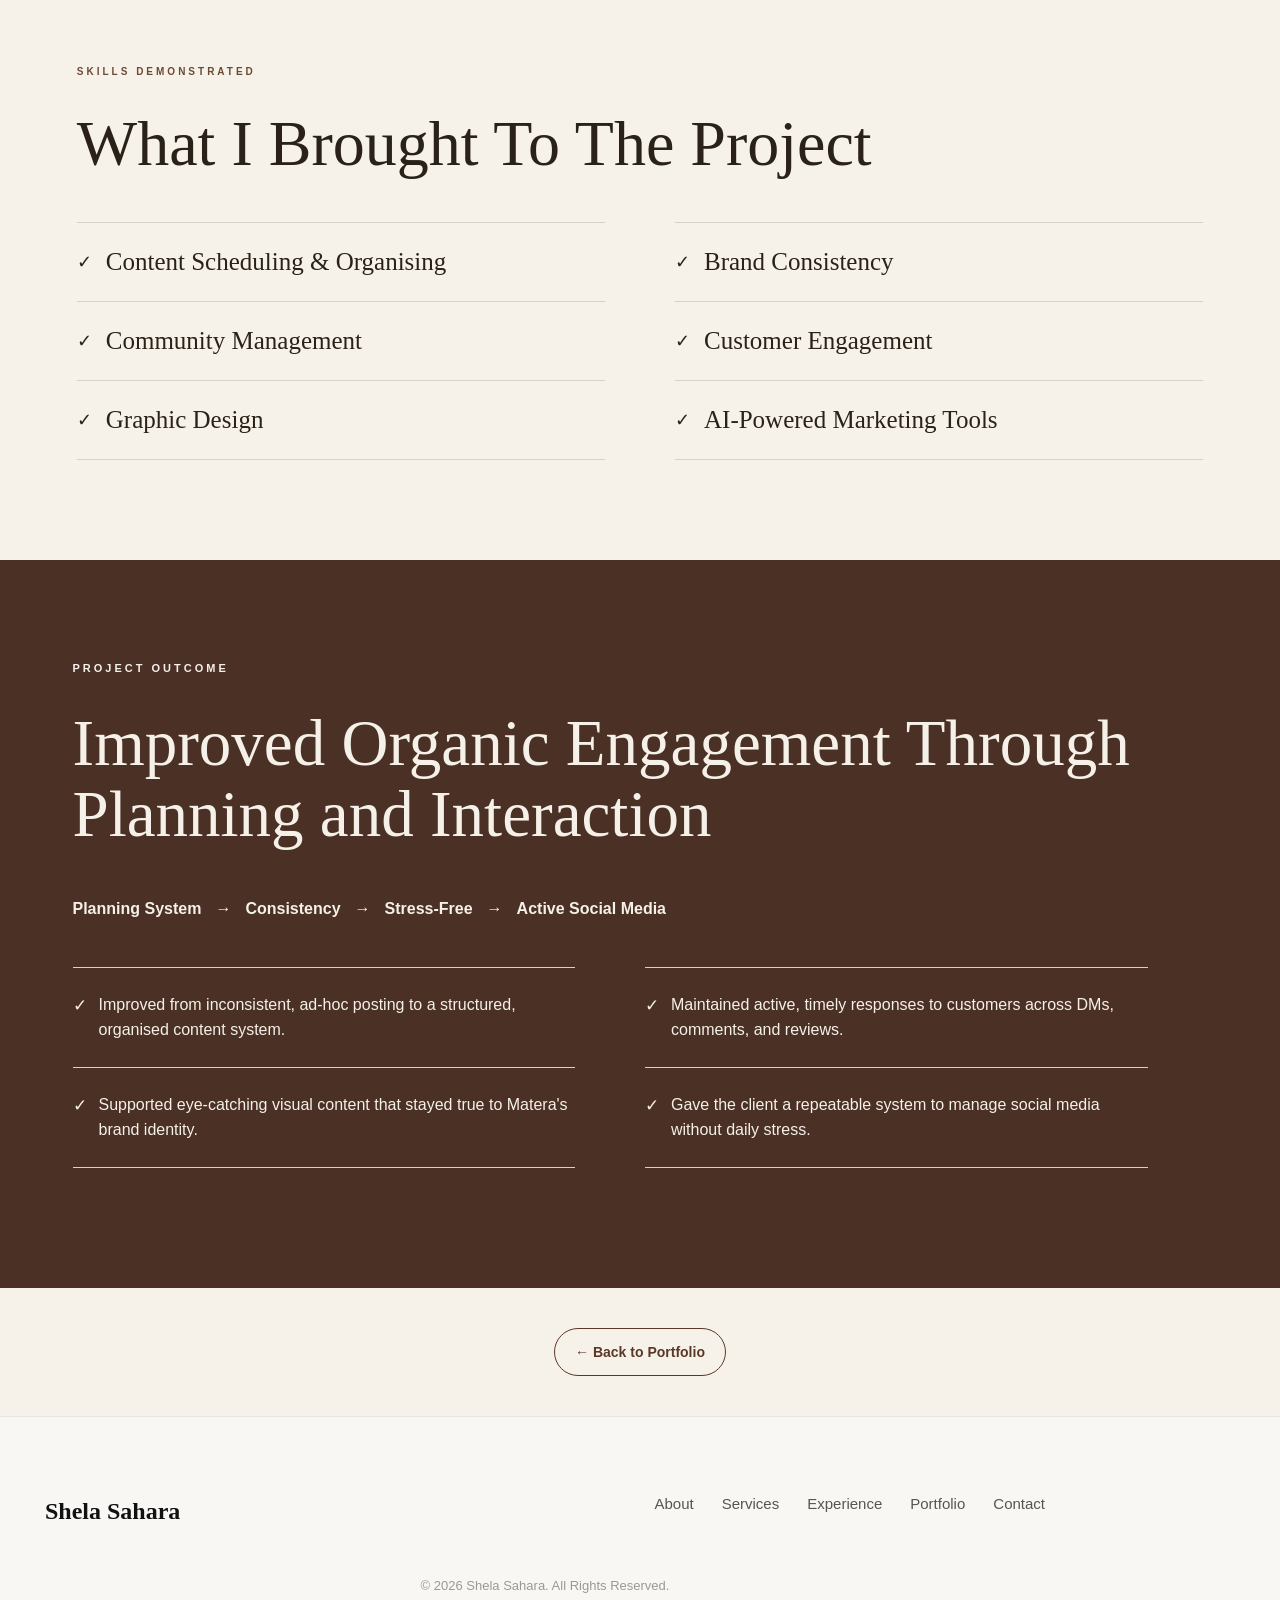
==== commit 098a70a8: "Add files via upload" ====
--- a/matera.html
+++ b/matera.html
@@ -360,7 +360,7 @@
                 <h3>Content Scheduling</h3>
 
                 <p>
-                    I took content from planning through to execution —
+                    I took content from planning through to execution,
                     scheduling and publishing posts in Meta Business Suite
                     to maintain a consistent, client-approved posting schedule.
                 </p>
@@ -491,7 +491,7 @@
                 <img src="community-2.jpg"
                      alt="Direct message">
 
-                <h3>Google Review</h3>
+                <h3>Direct Message</h3>
             </div>
 
 
@@ -499,7 +499,7 @@
                 <img src="community-3.jpg"
                      alt="Google review">
 
-                <h3>Direct Message</h3>
+                <h3>Google Review</h3>
             </div>
 
         </div>
@@ -668,7 +668,7 @@
 
 <!-- ================= BACK TO PORTFOLIO ================= -->
 <div class="back-to-portfolio">
-    <a href="profile.html">← Back to Portfolio</a>
+    <a href="index.html">← Back to Portfolio</a>
 </div>
 
 <!-- ================= FOOTER ================= -->
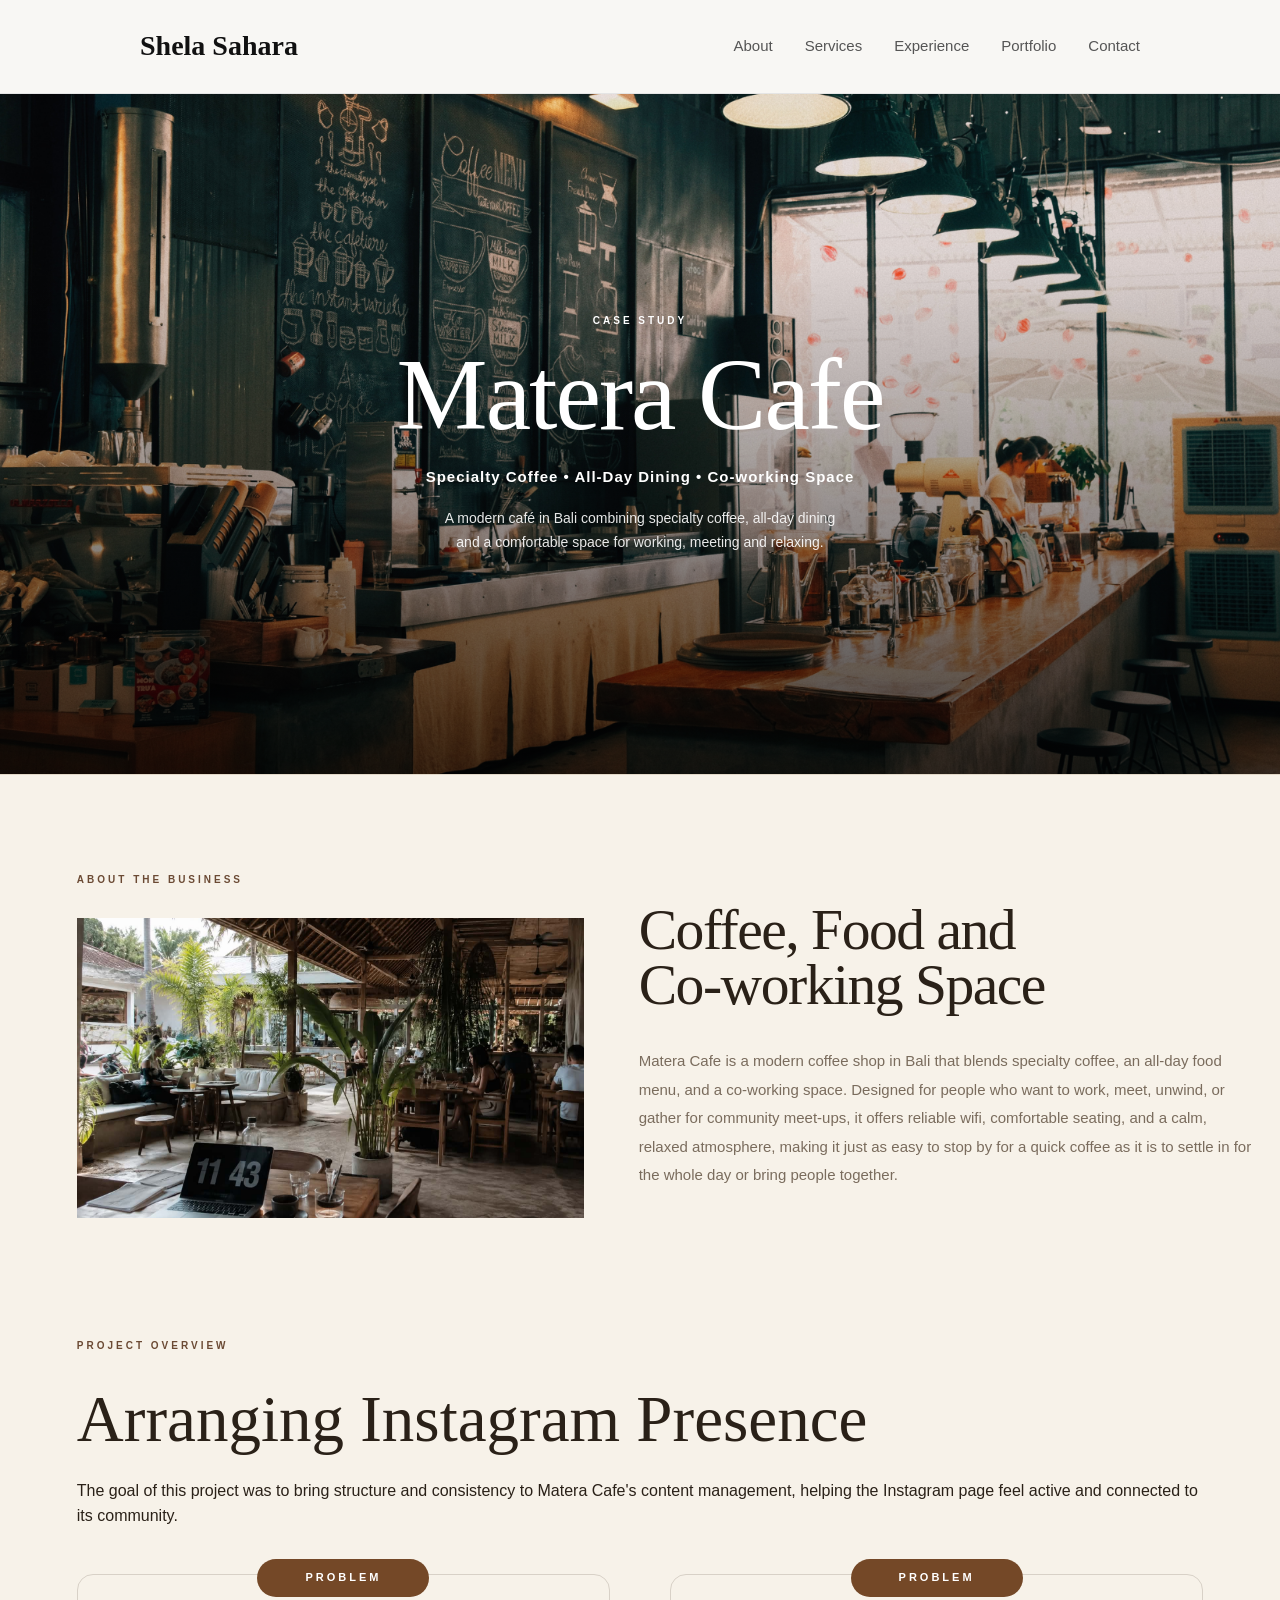
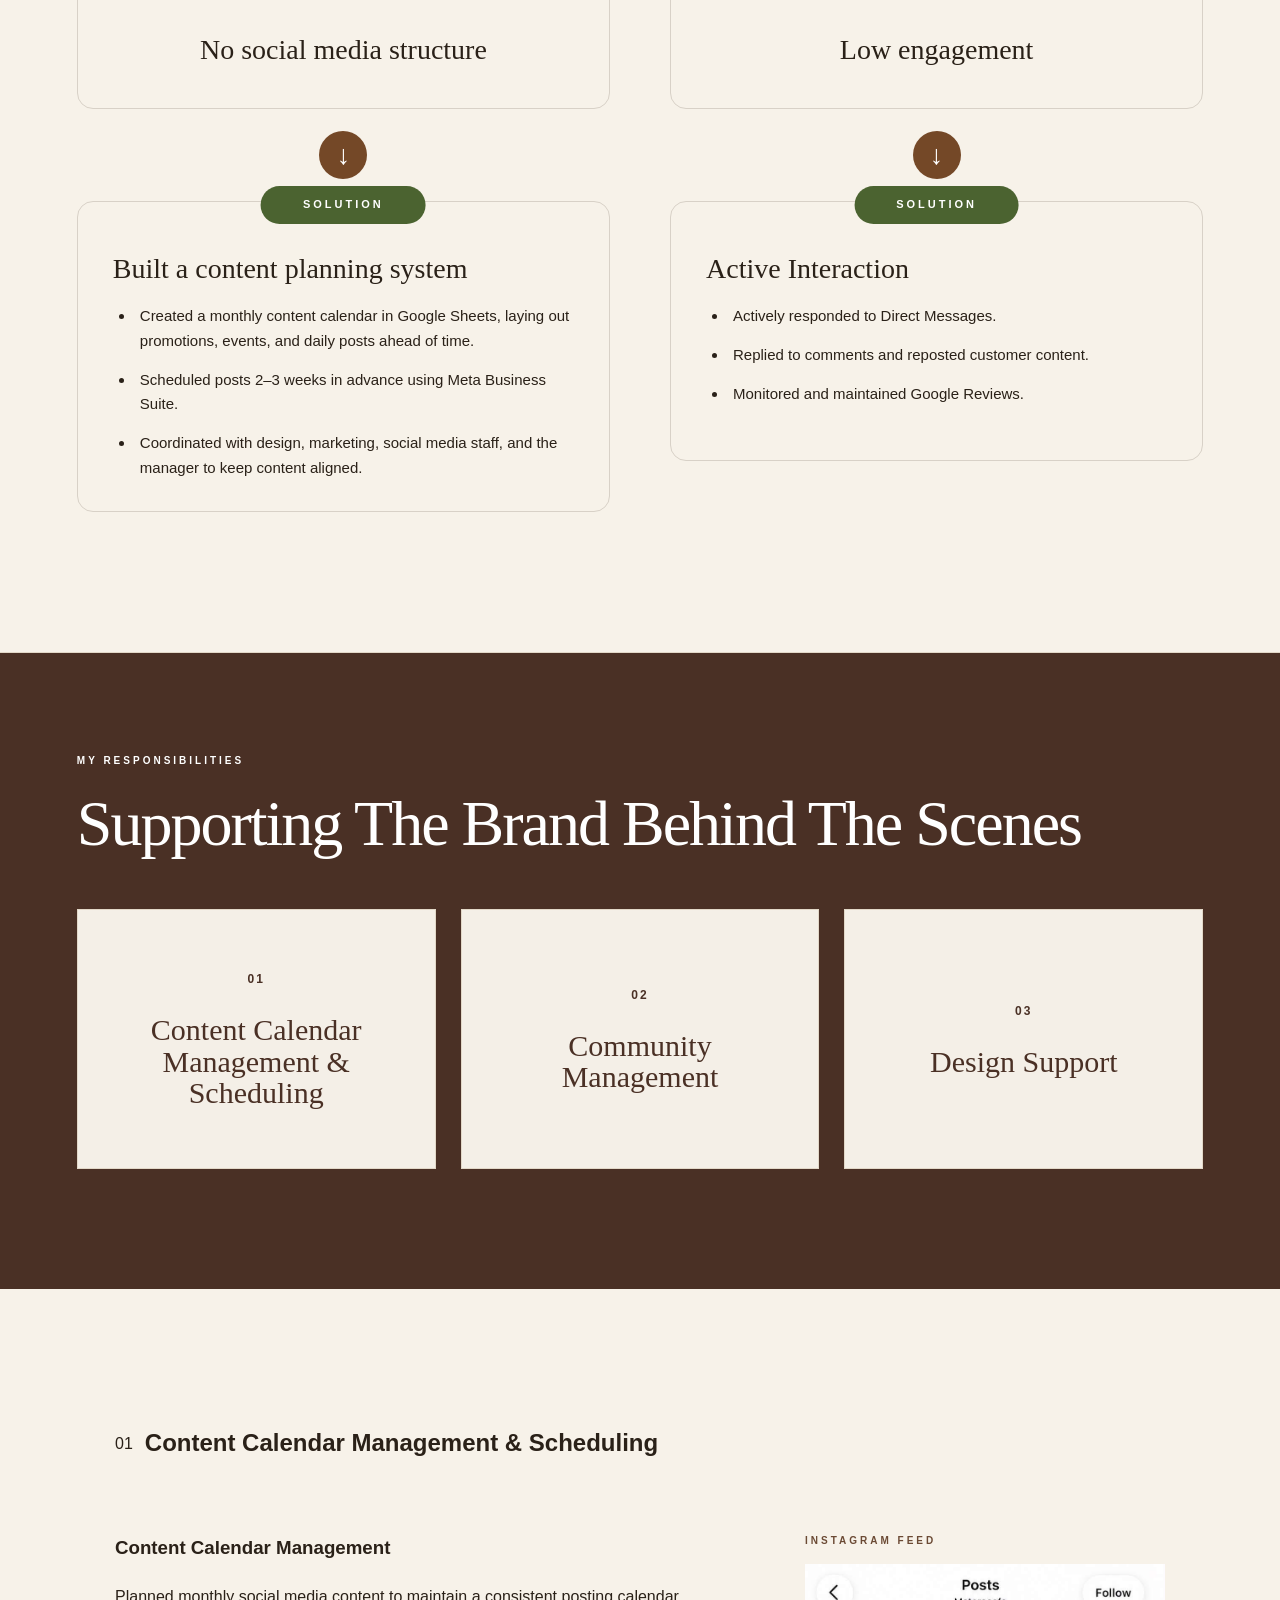
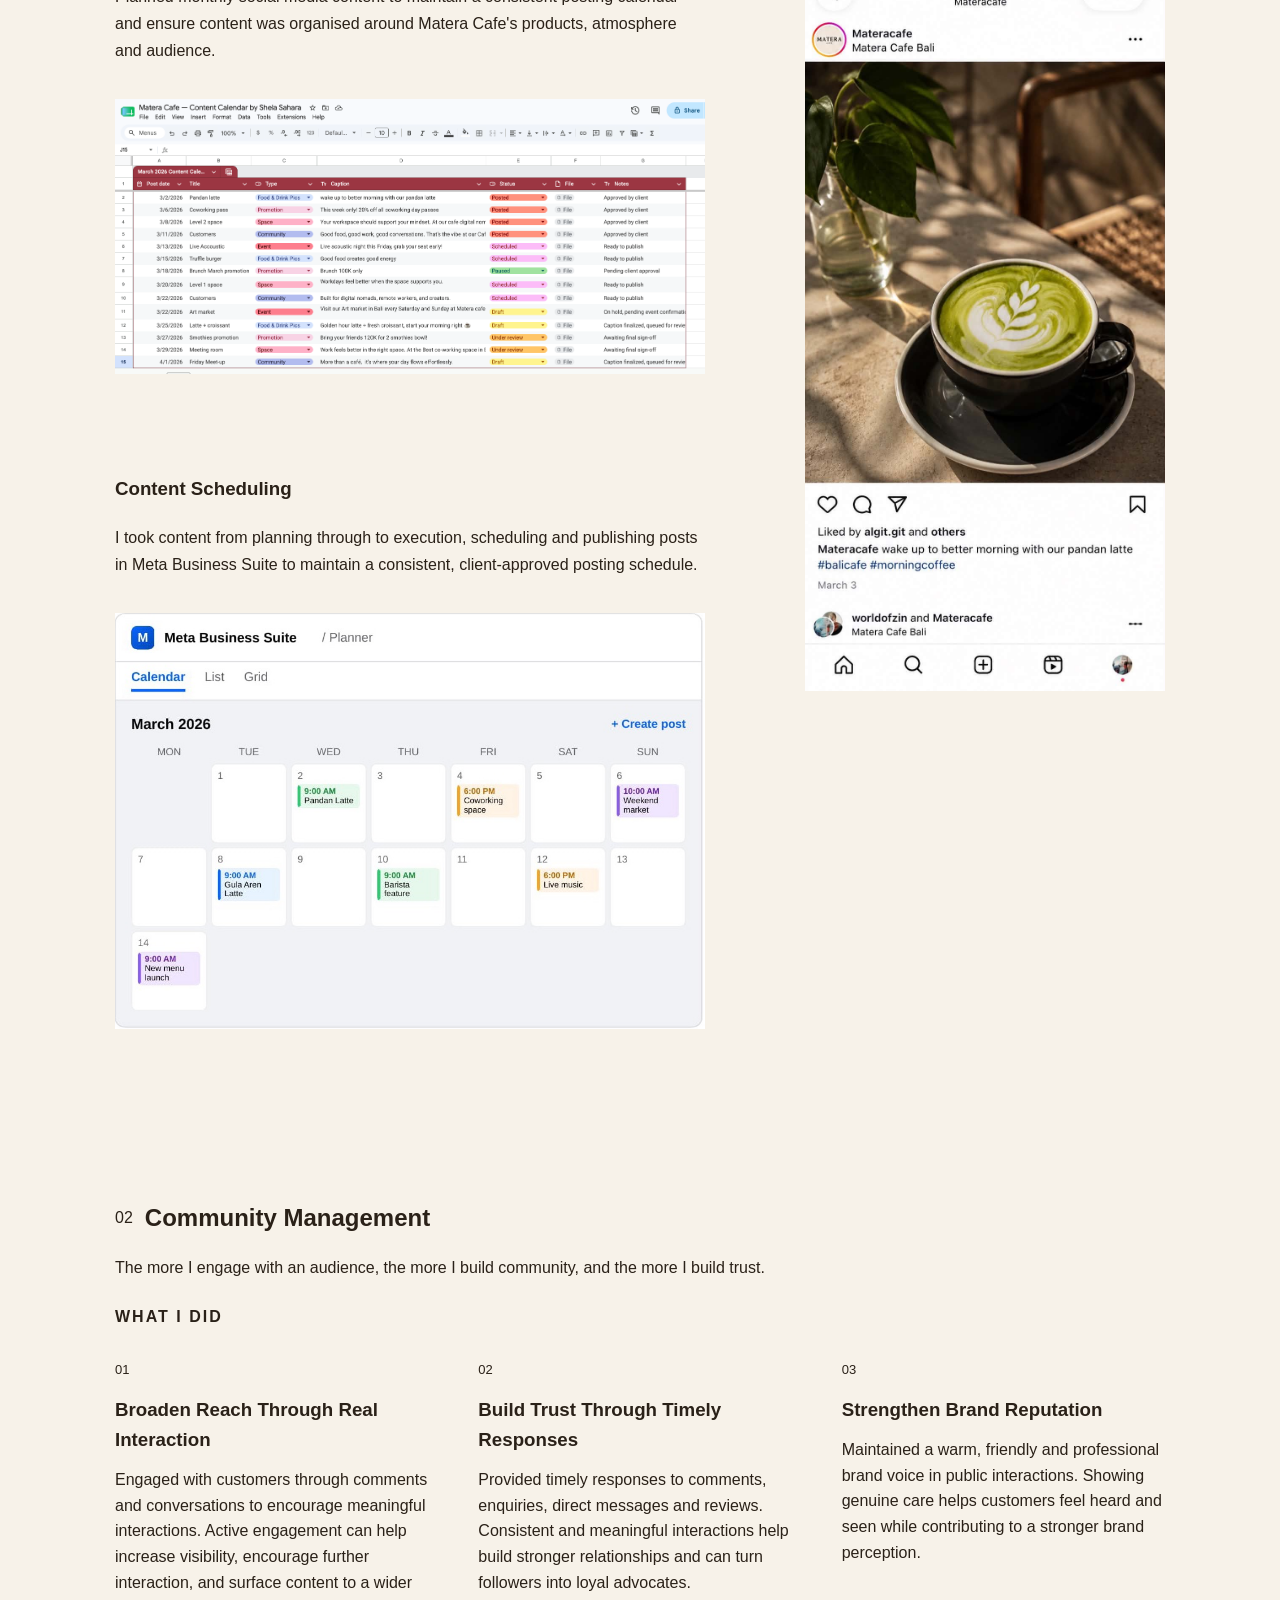
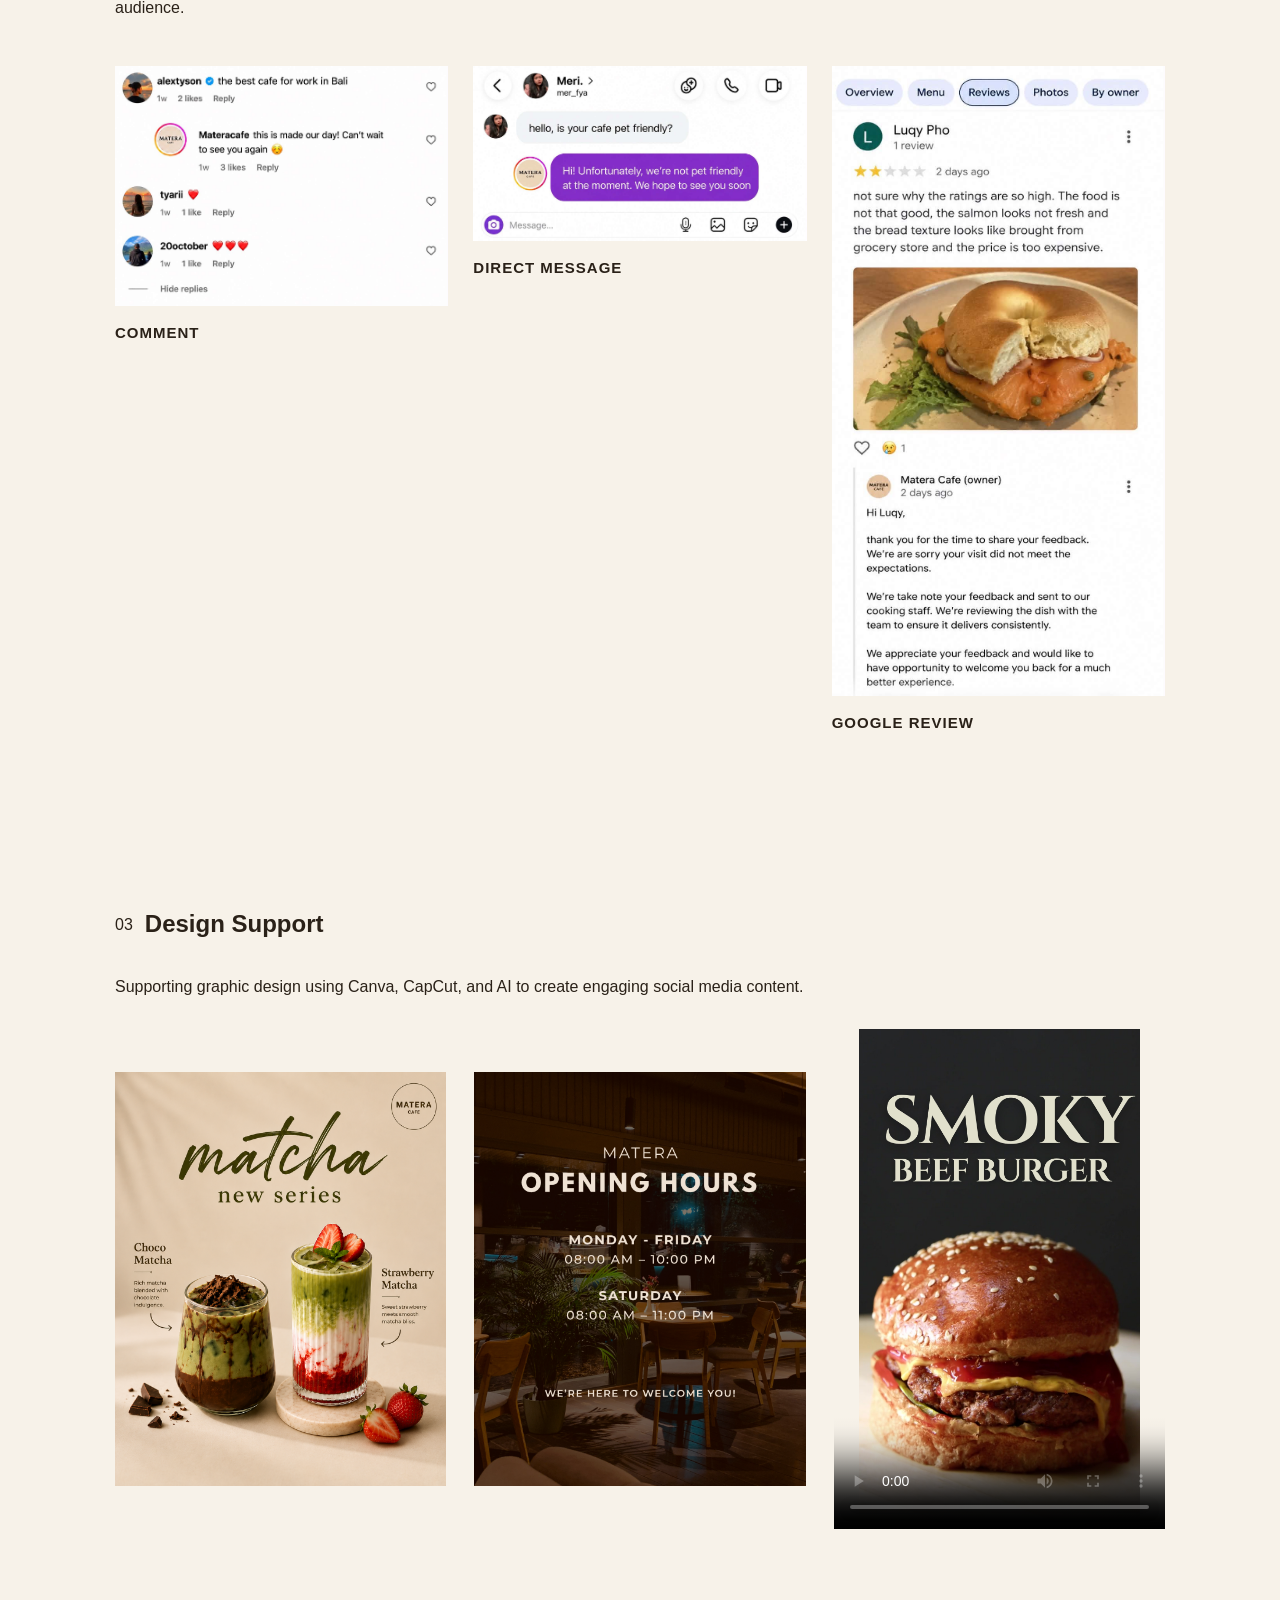
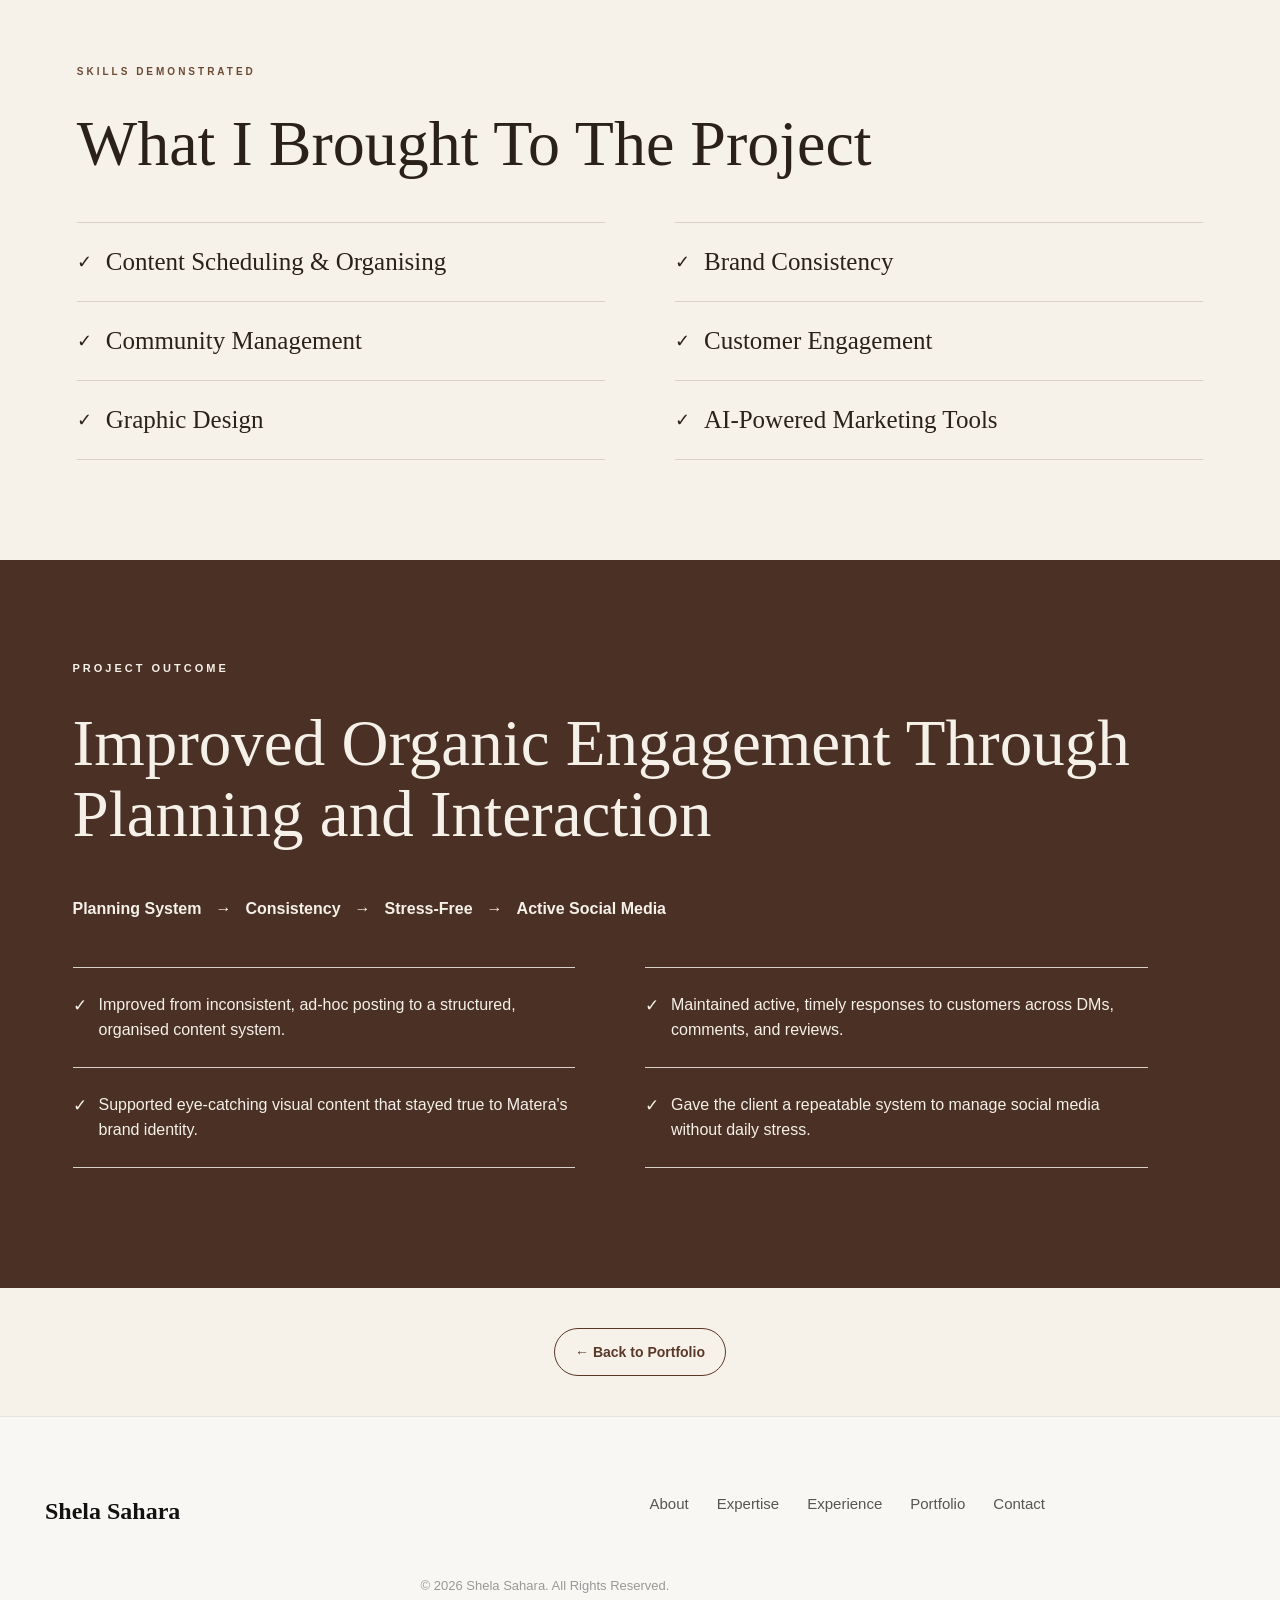
==== commit bad180a1: "Update footer links to use fragment identifiers" ====
--- a/matera.html
+++ b/matera.html
@@ -681,11 +681,11 @@
         </div>
 
         <div class="footer-links">
-            <a href="index.html#about">About</a>
-            <a href="index.html#services">Services</a>
-            <a href="index.html#experience">Experience</a>
-            <a href="index.html#portfolio">Portfolio</a>
-            <a href="index.html#contact">Contact</a>
+            <a href="#about">About</a>
+            <a href="#expertise">Expertise</a>
+            <a href="#experience">Experience</a>
+            <a href="#portfolio">Portfolio</a>
+            <a href="#contact">Contact</a>
         </div>
 
         <div class="copyright">
@@ -699,4 +699,4 @@
 <script src="script.js"></script>
 
 </body>
-</html>+</html>
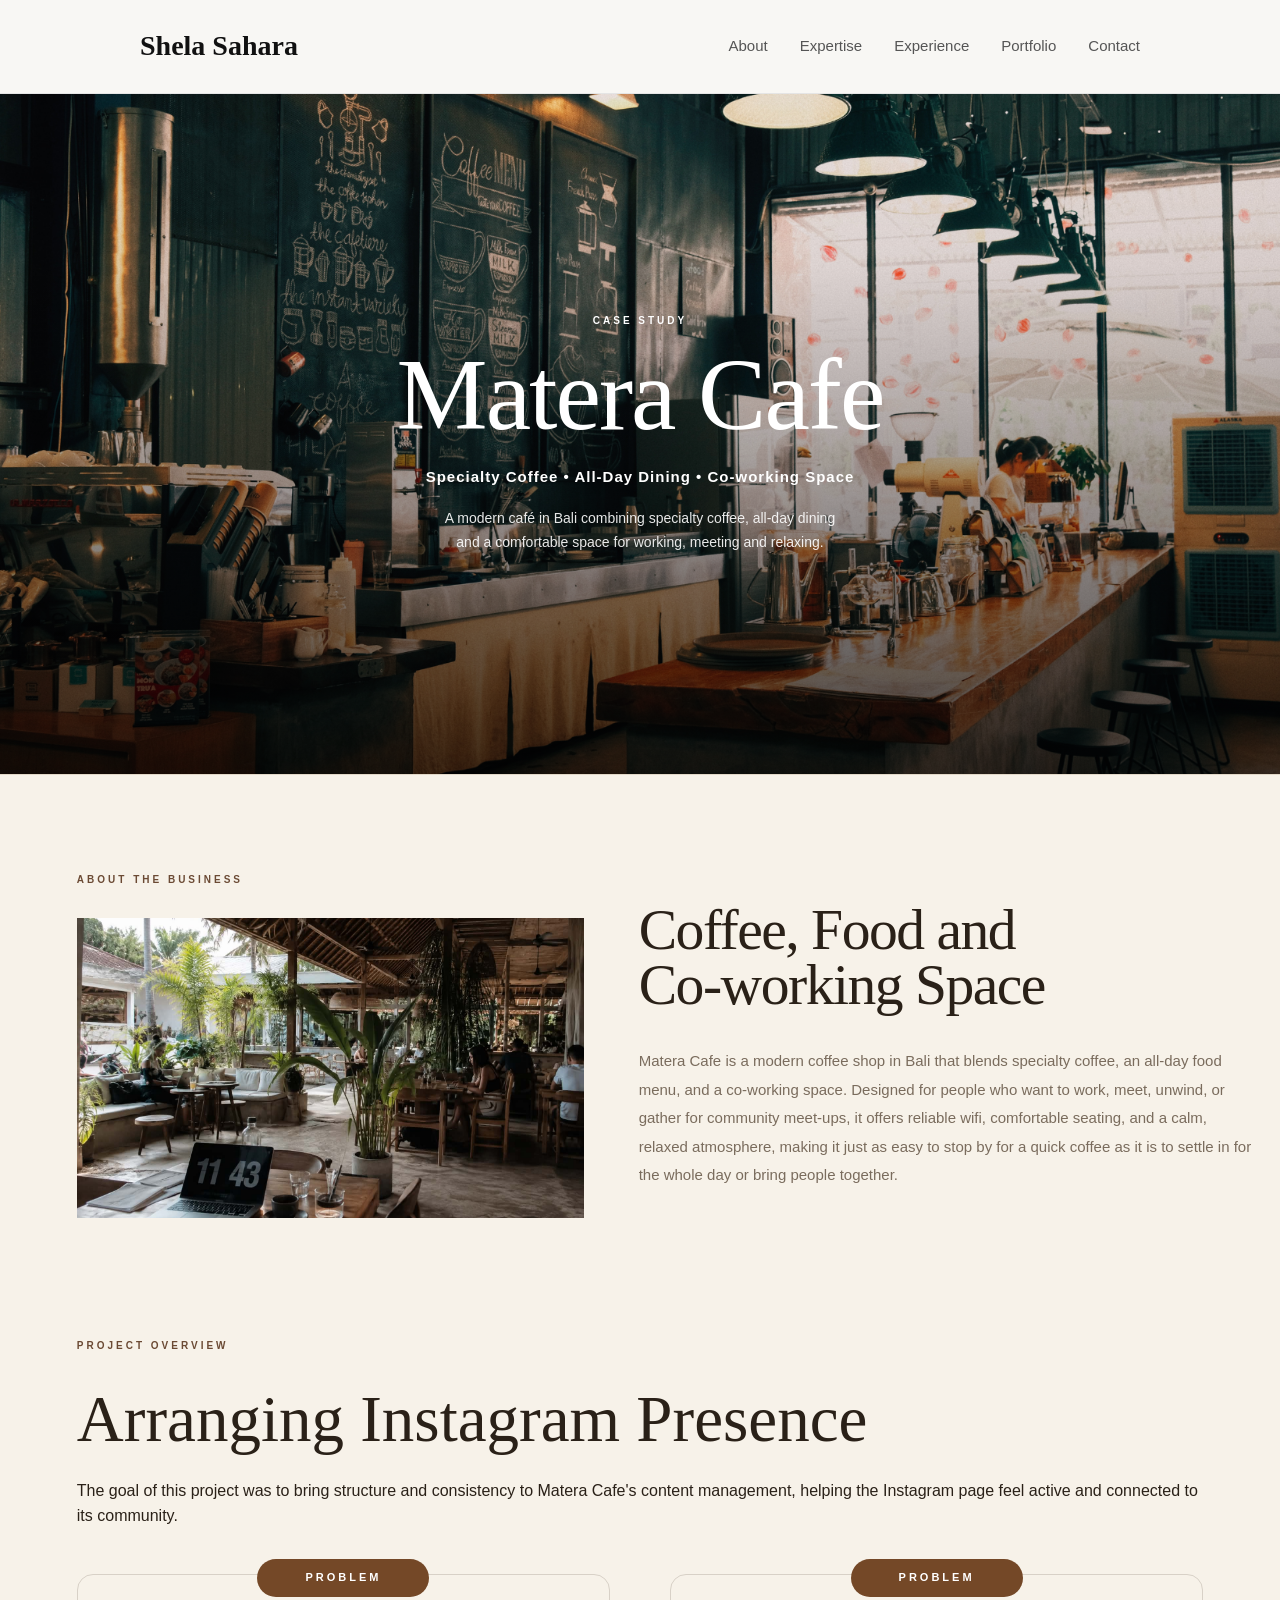
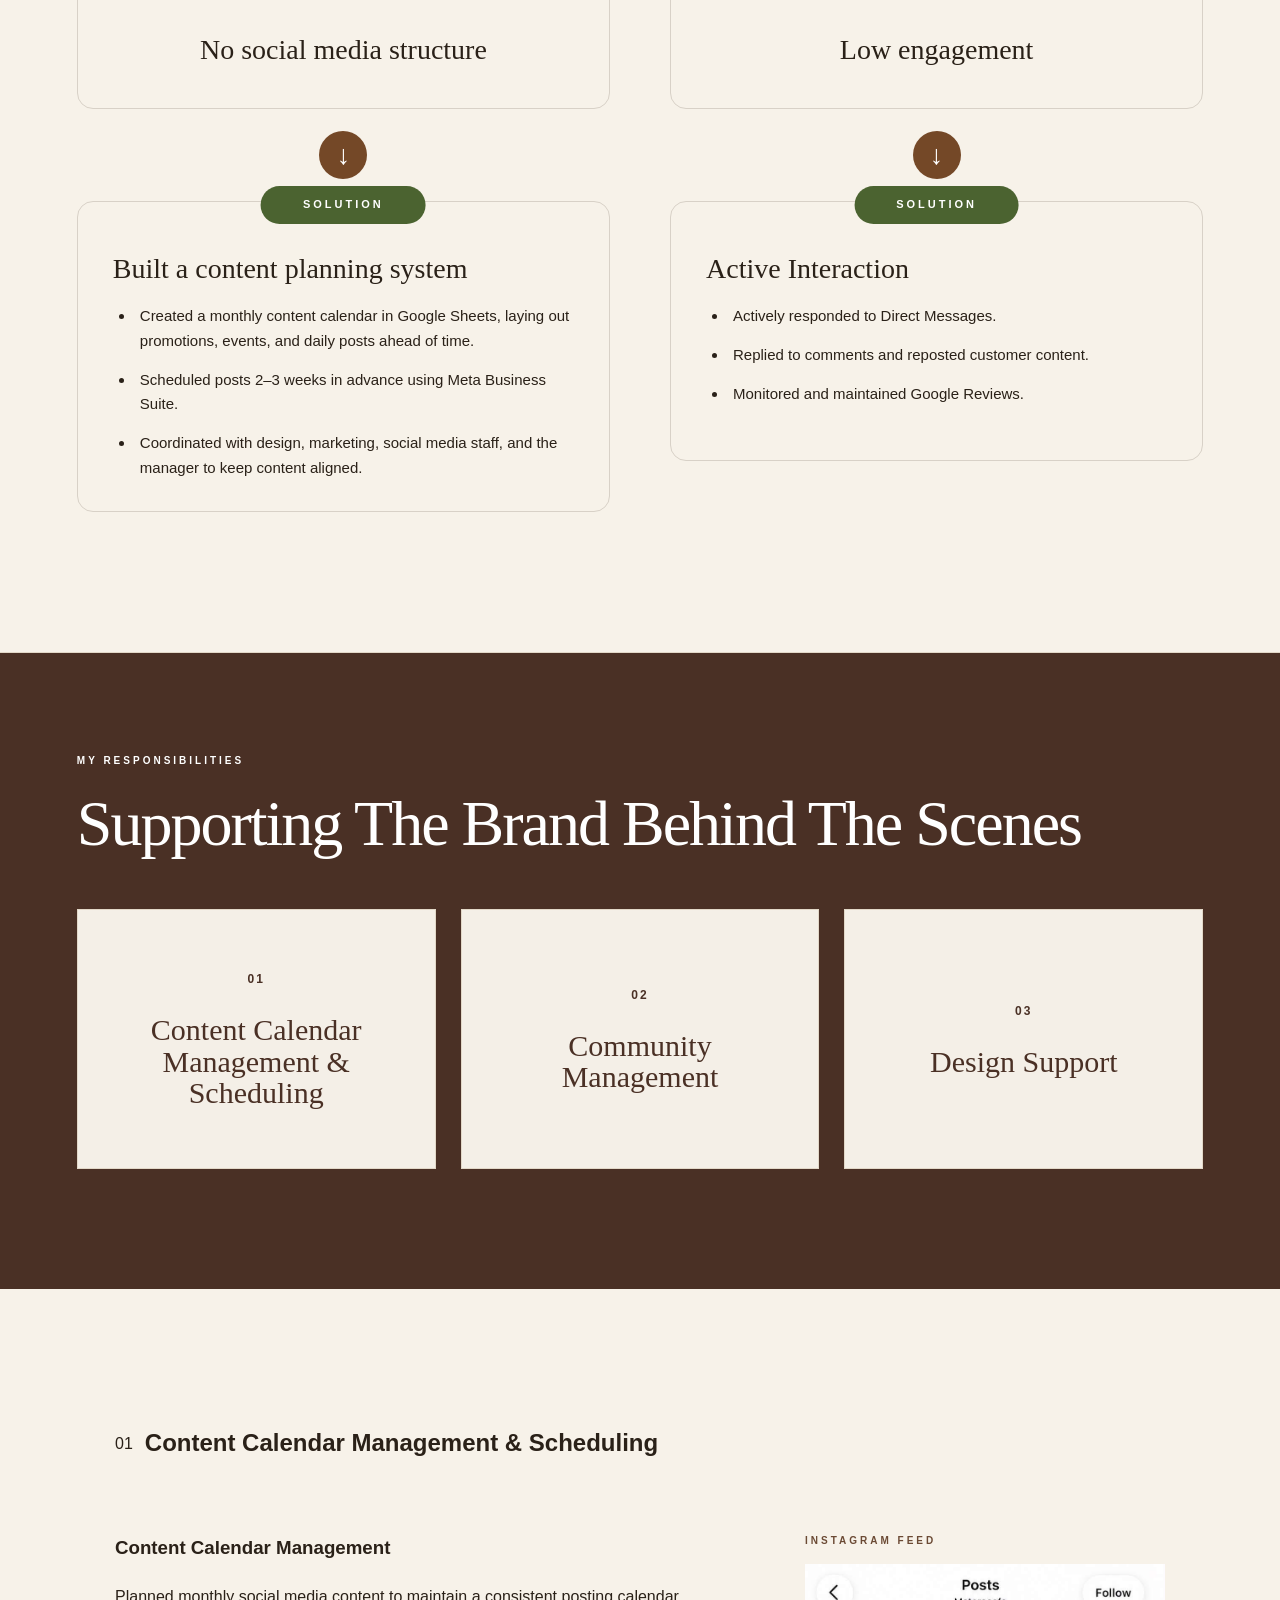
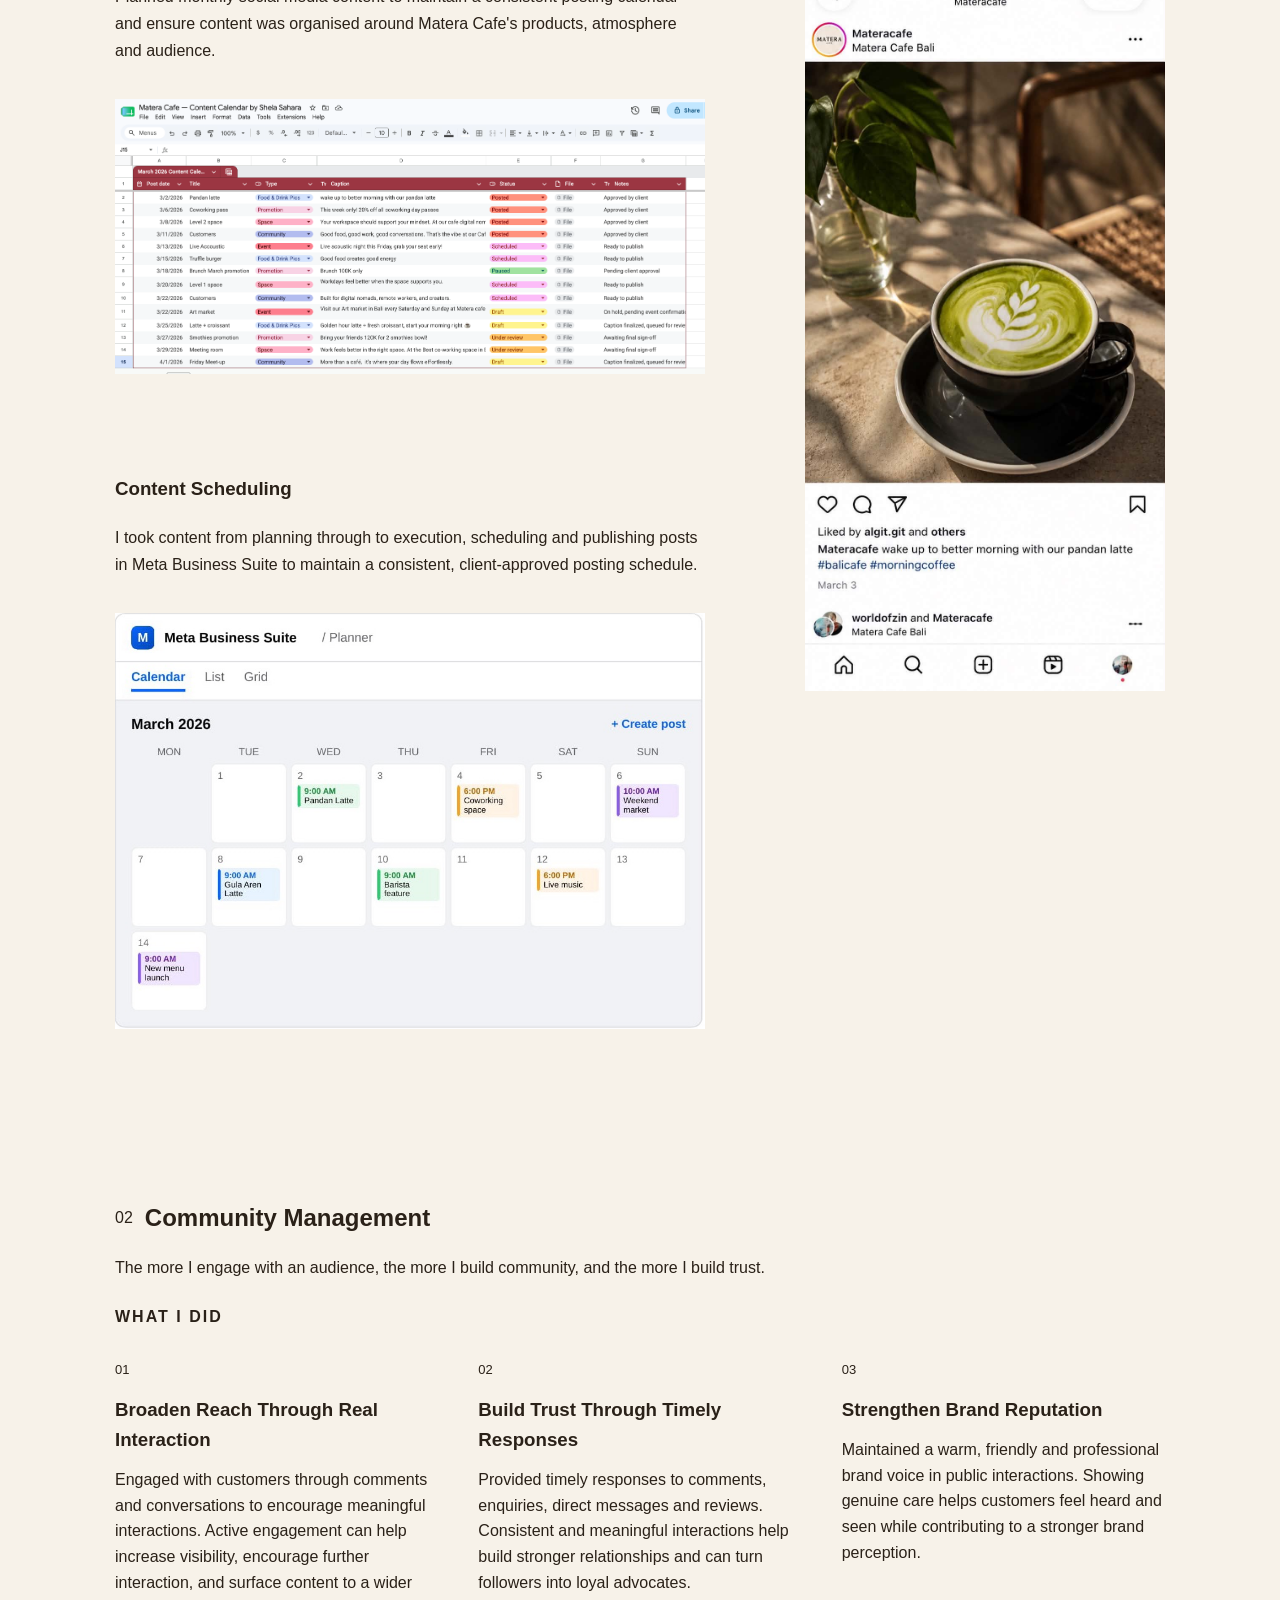
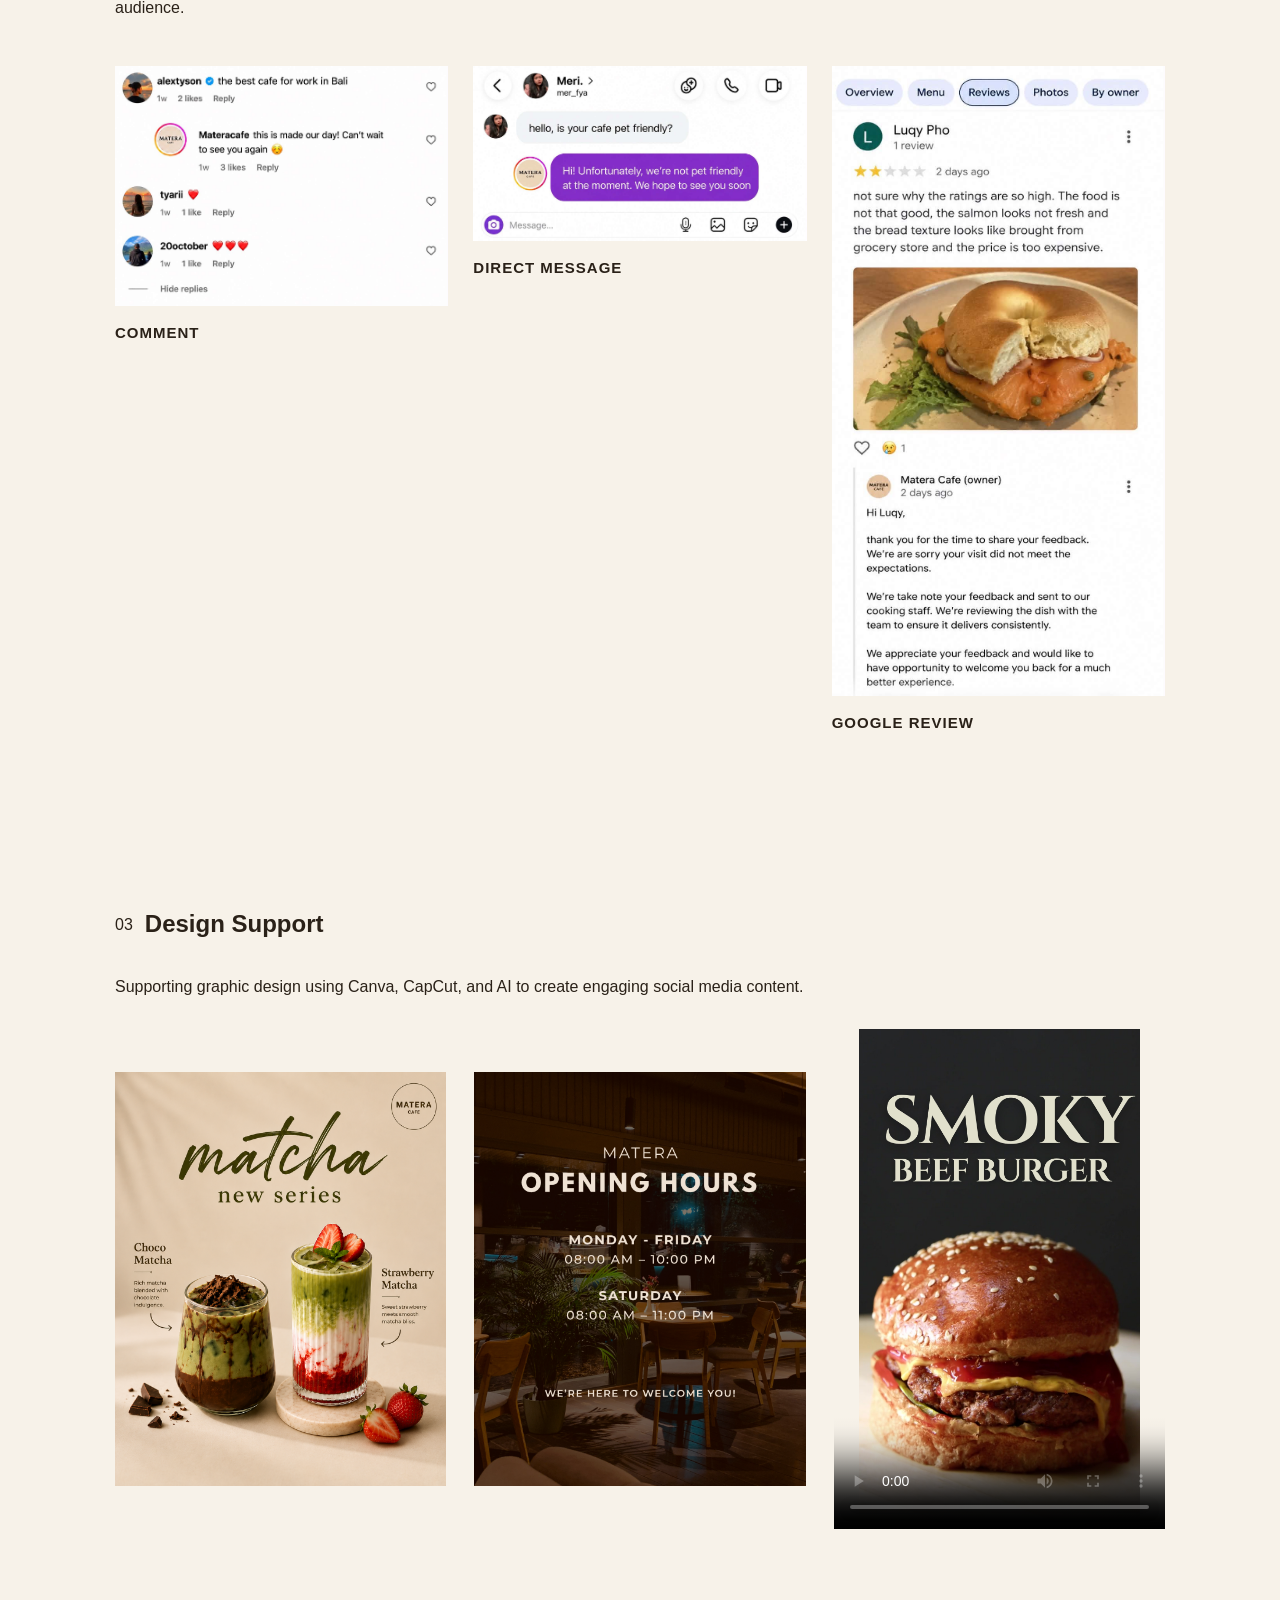
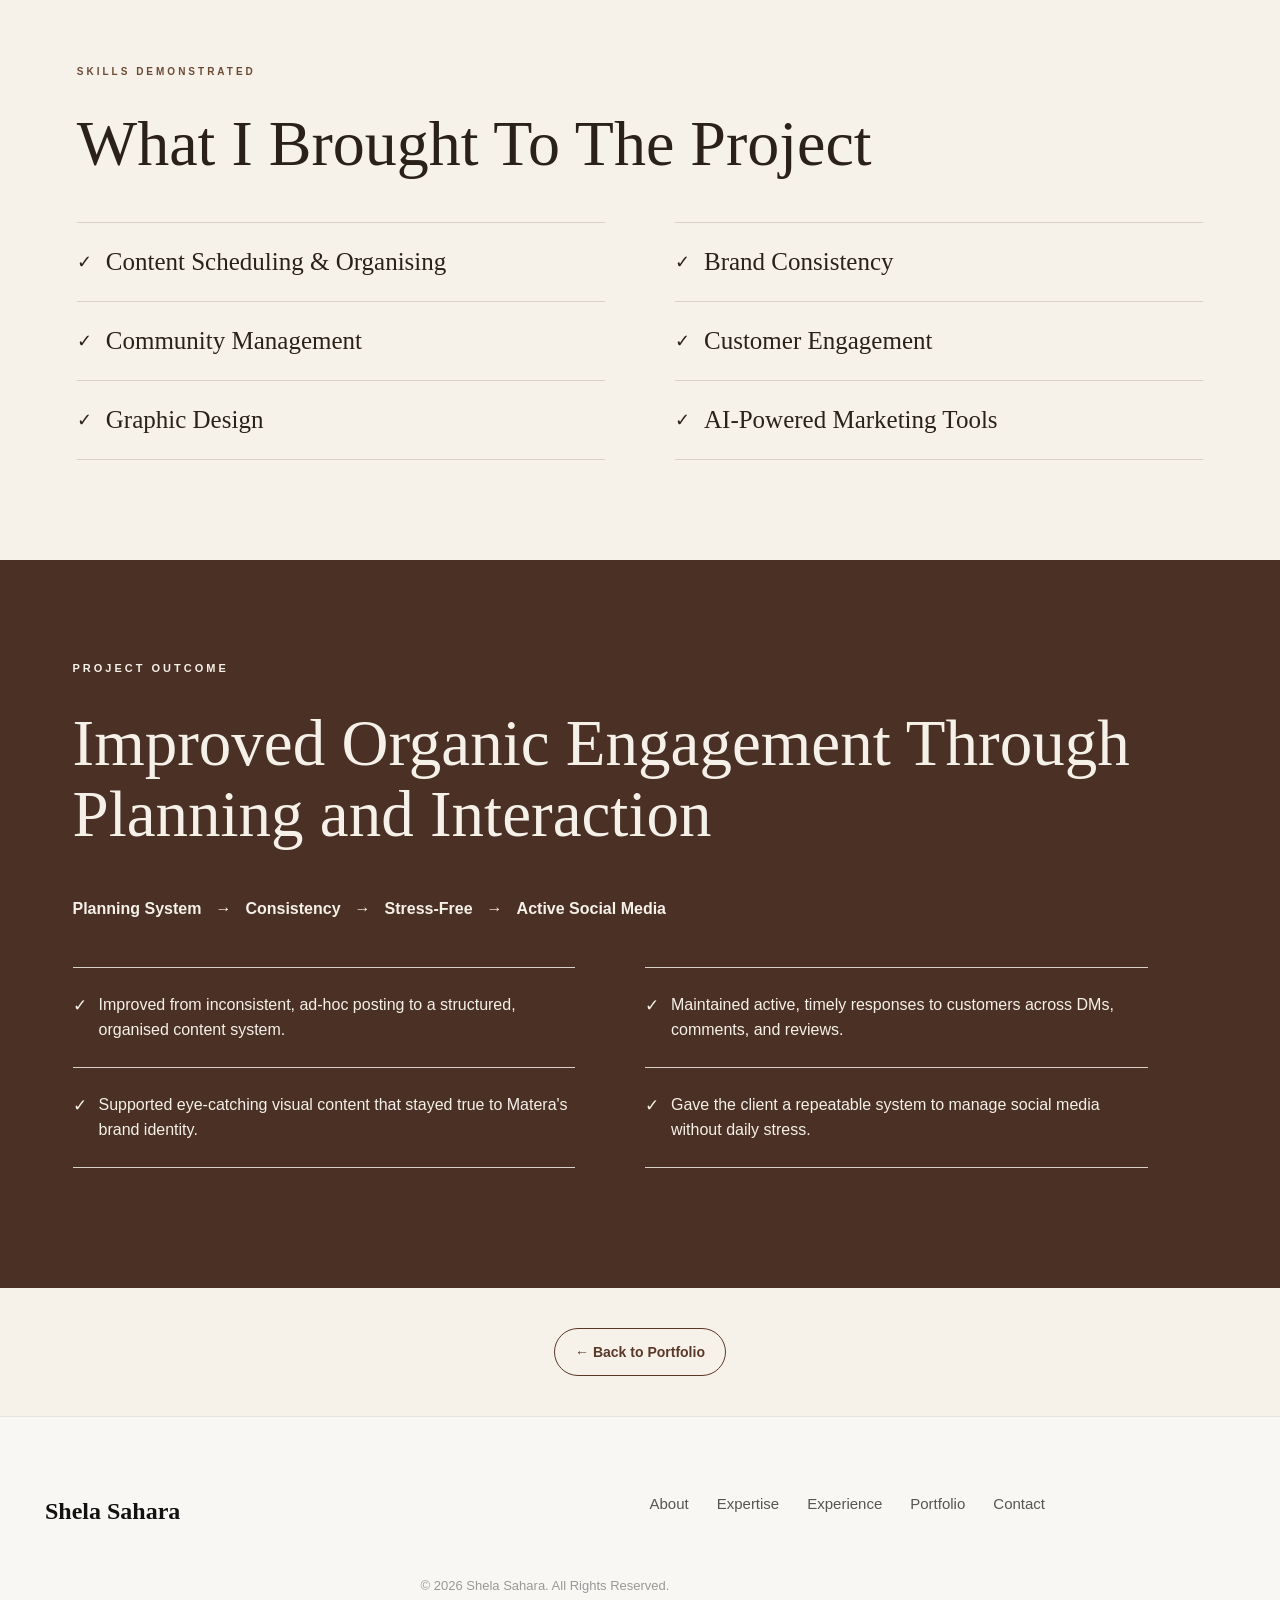
==== commit e5cc3303: "Update navigation links to use fragment identifiers" ====
--- a/matera.html
+++ b/matera.html
@@ -24,12 +24,14 @@
             Shela Sahara
         </a>
 
-        <nav>
-            <a href="index.html#about">About</a>
-            <a href="index.html#services">Services</a>
-            <a href="index.html#experience">Experience</a>
-            <a href="index.html#portfolio">Portfolio</a>
-            <a href="index.html#contact">Contact</a>
+       <nav>
+
+            <a href="#about">About</a>
+            <a href="#expertise">Expertise</a>
+            <a href="#experience">Experience</a>
+            <a href="#portfolio">Portfolio</a>
+            <a href="#contact">Contact</a>
+
         </nav>
 
     </div>
